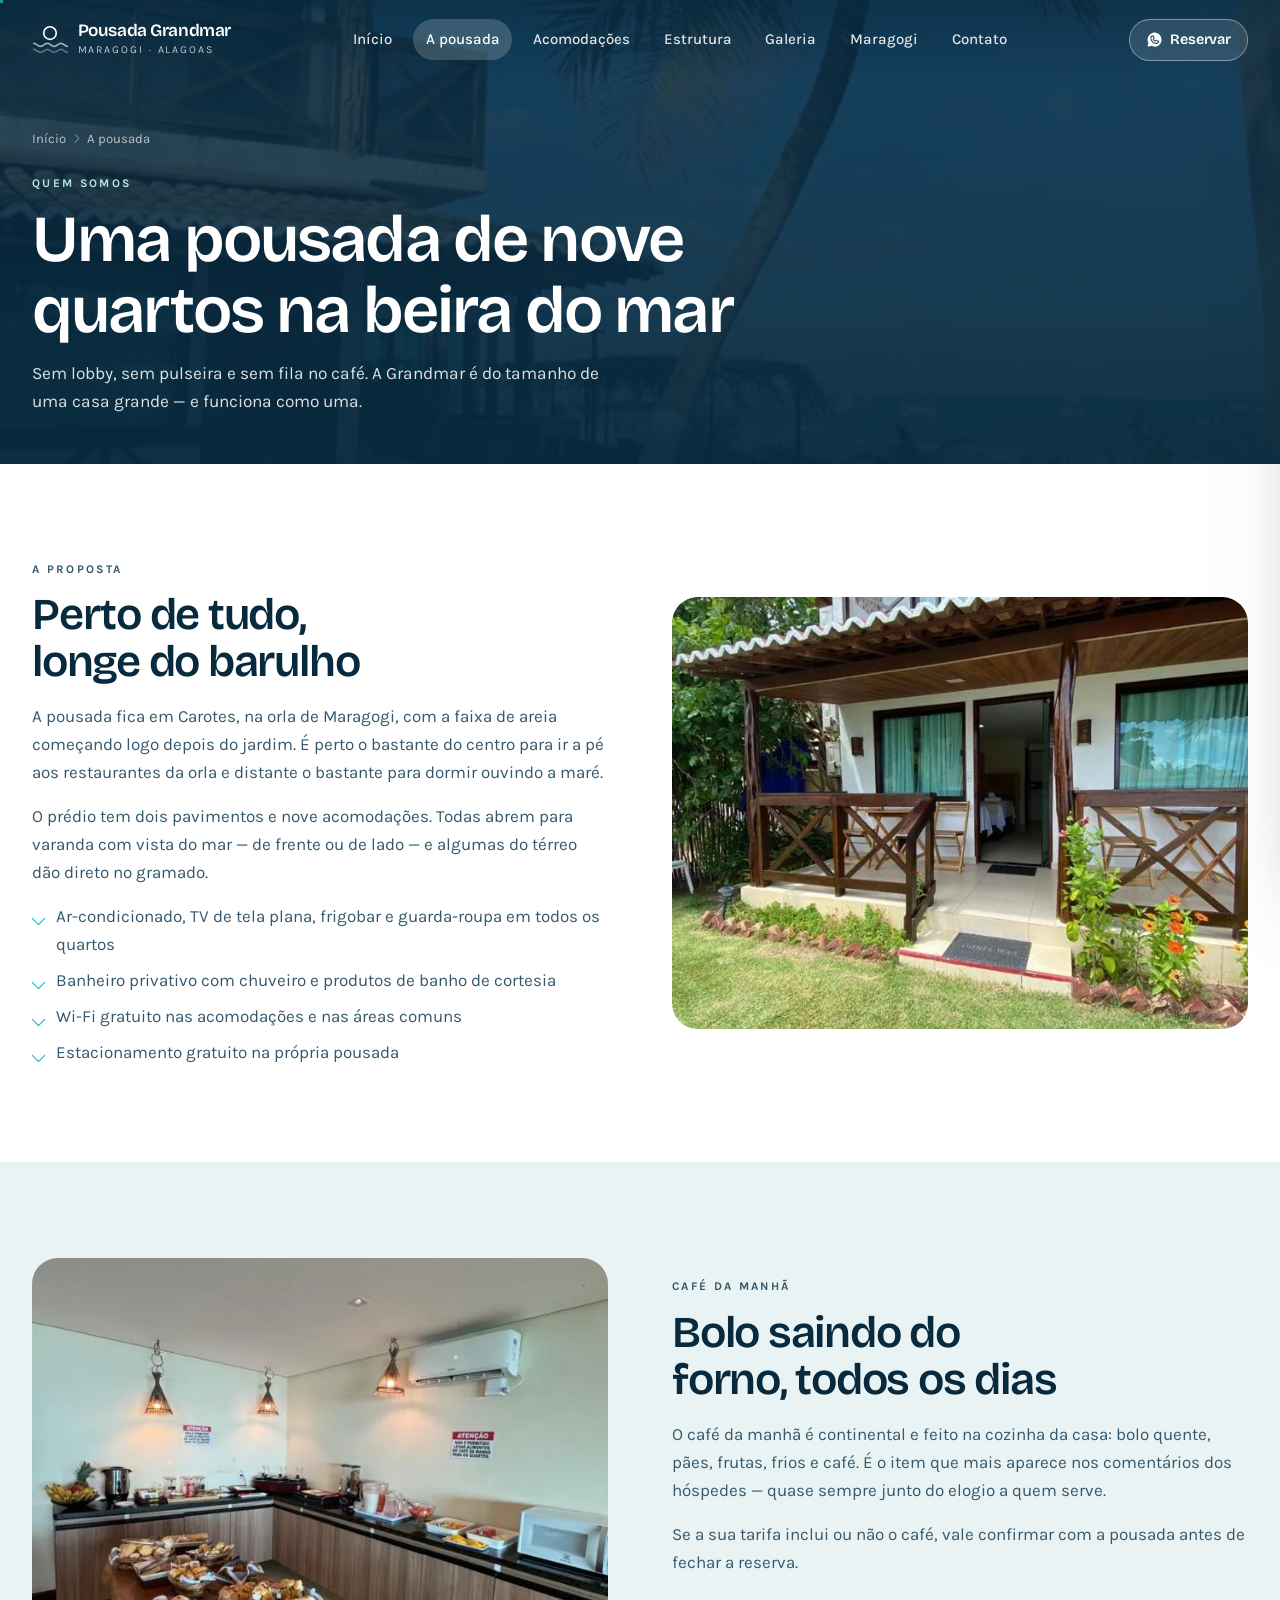
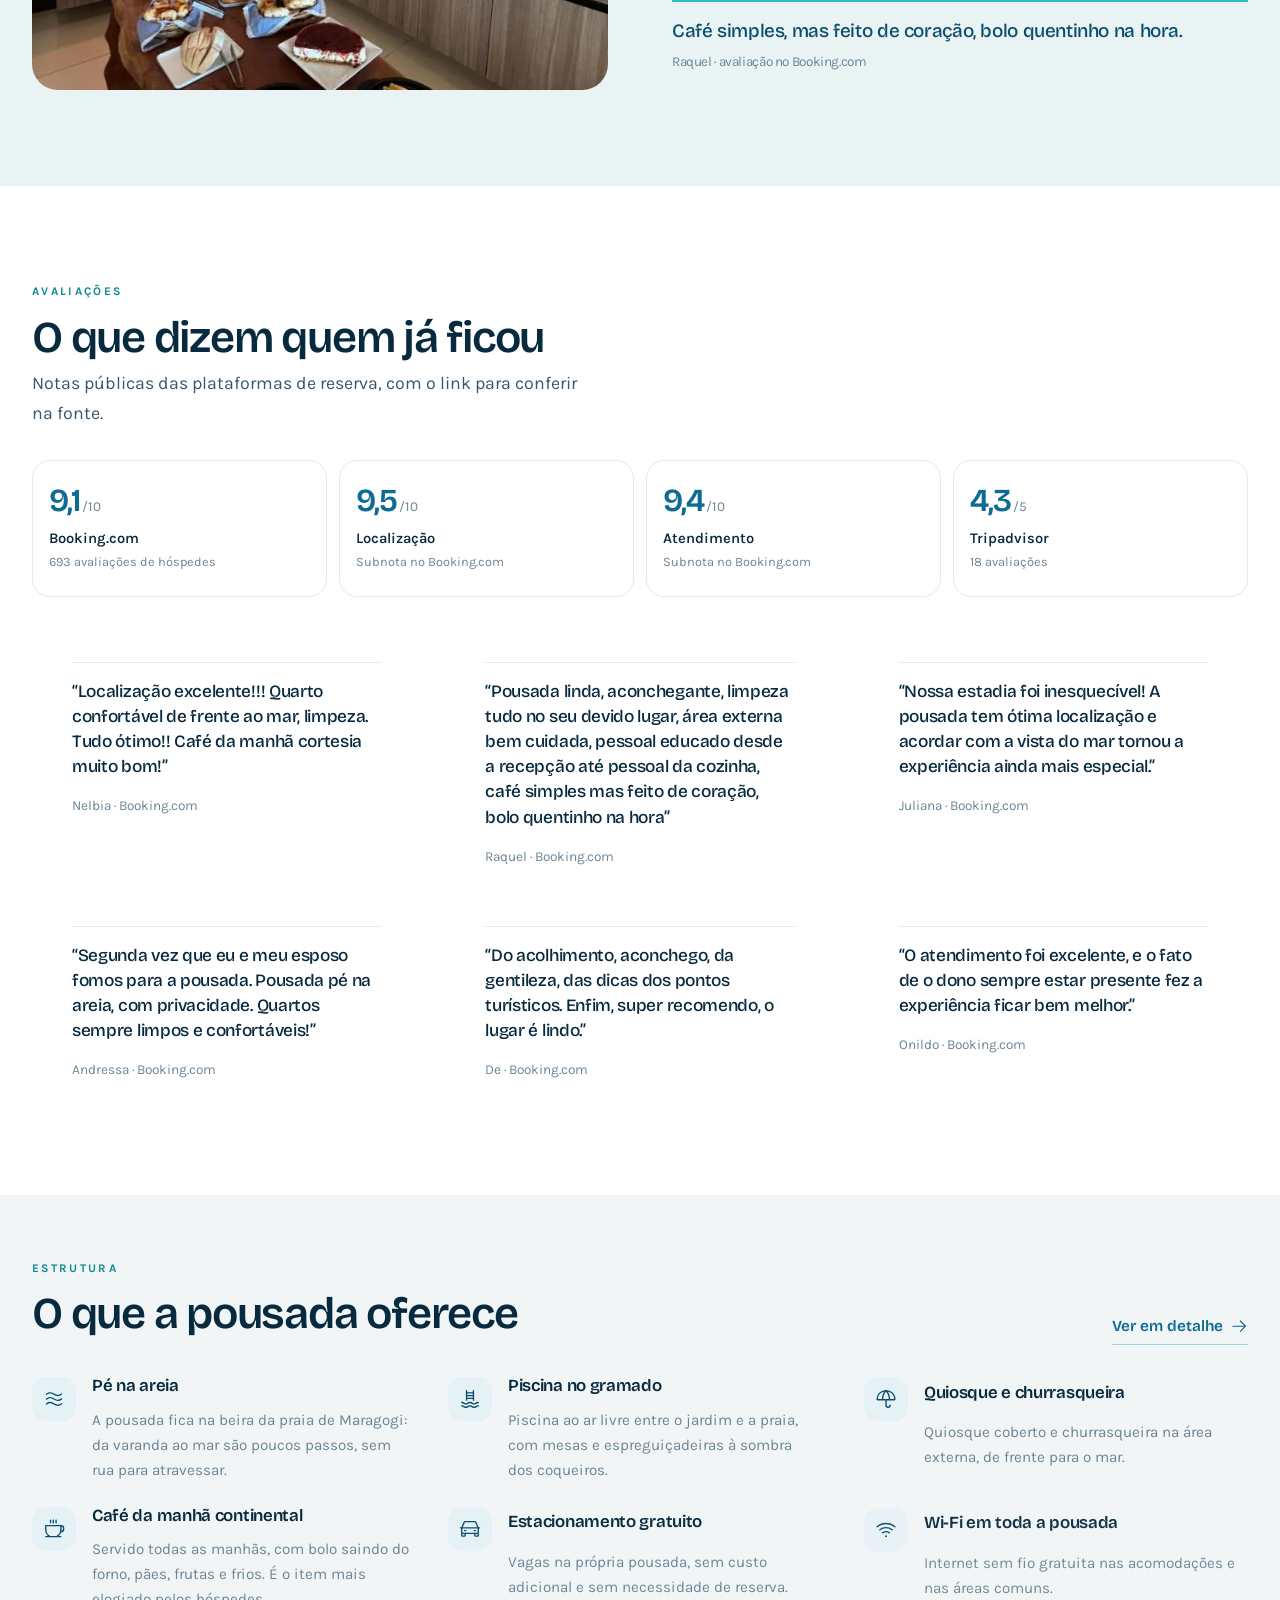
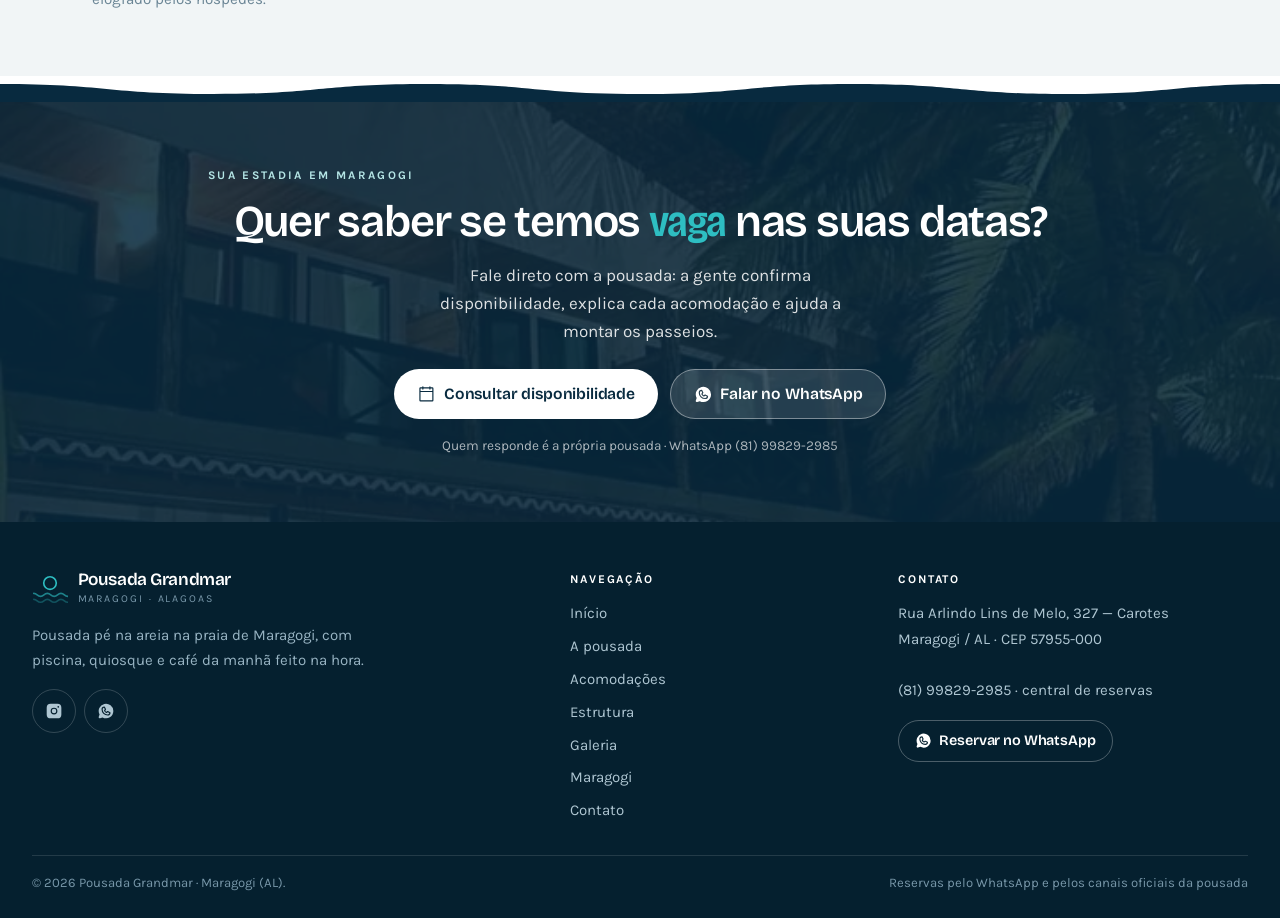
==== a-pousada.html @ 51398272 "Initial commit: site Pousada Grandmar Maragogi Site estático (HTML/CSS/JS) com build gerador de pági" ====
<!doctype html>
<html lang="pt-BR">
<head>
<meta charset="utf-8">
<meta name="viewport" content="width=device-width, initial-scale=1">
<title>A pousada — Pousada Grandmar, Maragogi (AL)</title>
<meta name="description" content="Conheça a Pousada Grandmar: nove acomodações pé na areia na praia de Maragogi, atendimento da própria família, café da manhã feito na hora e nota 9,1 no Booking.com.">
<meta name="theme-color" content="#06283F">
<link rel="canonical" href="https://pousadagrandmar.vercel.app/a-pousada">

<meta property="og:type" content="website">
<meta property="og:locale" content="pt_BR">
<meta property="og:site_name" content="Pousada Grandmar">
<meta property="og:title" content="A pousada — Pousada Grandmar, Maragogi (AL)">
<meta property="og:description" content="Conheça a Pousada Grandmar: nove acomodações pé na areia na praia de Maragogi, atendimento da própria família, café da manhã feito na hora e nota 9,1 no Booking.com.">
<meta property="og:url" content="https://pousadagrandmar.vercel.app/a-pousada">
<meta property="og:image" content="https://pousadagrandmar.vercel.app/img/praia-natureza-01.webp">
<meta name="twitter:card" content="summary_large_image">

<link rel="icon" href="img/favicon.svg" type="image/svg+xml">
<link rel="apple-touch-icon" href="img/apple-touch-icon.png">
<link rel="preconnect" href="https://fonts.googleapis.com">
<link rel="preconnect" href="https://fonts.gstatic.com" crossorigin>
<link href="https://fonts.googleapis.com/css2?family=Bricolage+Grotesque:opsz,wdth,wght@12..96,75..100,400..700&family=Karla:wght@400;500;600;700&display=swap" rel="stylesheet">
<link rel="stylesheet" href="assets/styles.css?v=bc57a34d">
<noscript><style>.reveal{opacity:1}</style></noscript>

</head>
<body data-page="a-pousada">
<svg xmlns="http://www.w3.org/2000/svg" width="0" height="0" style="position:absolute" aria-hidden="true" focusable="false">
<symbol id="i-whatsapp-logo-fill" viewBox="0 0 256 256" fill="currentColor"><path d="M152.58,145.23l23,11.48A24,24,0,0,1,152,176a72.08,72.08,0,0,1-72-72A24,24,0,0,1,99.29,80.46l11.48,23L101,118a8,8,0,0,0-.73,7.51,56.47,56.47,0,0,0,30.15,30.15A8,8,0,0,0,138,155ZM232,128A104,104,0,0,1,79.12,219.82L45.07,231.17a16,16,0,0,1-20.24-20.24l11.35-34.05A104,104,0,1,1,232,128Zm-40,24a8,8,0,0,0-4.42-7.16l-32-16a8,8,0,0,0-8,.5l-14.69,9.8a40.55,40.55,0,0,1-16-16l9.8-14.69a8,8,0,0,0,.5-8l-16-32A8,8,0,0,0,104,64a40,40,0,0,0-40,40,88.1,88.1,0,0,0,88,88A40,40,0,0,0,192,152Z"/></symbol>
<symbol id="i-instagram-logo-fill" viewBox="0 0 256 256" fill="currentColor"><path d="M176,24H80A56.06,56.06,0,0,0,24,80v96a56.06,56.06,0,0,0,56,56h96a56.06,56.06,0,0,0,56-56V80A56.06,56.06,0,0,0,176,24ZM128,176a48,48,0,1,1,48-48A48.05,48.05,0,0,1,128,176Zm60-96a12,12,0,1,1,12-12A12,12,0,0,1,188,80Zm-28,48a32,32,0,1,1-32-32A32,32,0,0,1,160,128Z"/></symbol>
<symbol id="i-caret-down" viewBox="0 0 256 256" fill="currentColor"><path d="M213.66,101.66l-80,80a8,8,0,0,1-11.32,0l-80-80A8,8,0,0,1,53.66,90.34L128,164.69l74.34-74.35a8,8,0,0,1,11.32,11.32Z"/></symbol>
<symbol id="i-sparkle" viewBox="0 0 256 256" fill="currentColor"><path d="M197.58,129.06,146,110l-19-51.62a15.92,15.92,0,0,0-29.88,0L78,110l-51.62,19a15.92,15.92,0,0,0,0,29.88L78,178l19,51.62a15.92,15.92,0,0,0,29.88,0L146,178l51.62-19a15.92,15.92,0,0,0,0-29.88ZM137,164.22a8,8,0,0,0-4.74,4.74L112,223.85,91.78,169A8,8,0,0,0,87,164.22L32.15,144,87,123.78A8,8,0,0,0,91.78,119L112,64.15,132.22,119a8,8,0,0,0,4.74,4.74L191.85,144ZM144,40a8,8,0,0,1,8-8h16V16a8,8,0,0,1,16,0V32h16a8,8,0,0,1,0,16H184V64a8,8,0,0,1-16,0V48H152A8,8,0,0,1,144,40ZM248,88a8,8,0,0,1-8,8h-8v8a8,8,0,0,1-16,0V96h-8a8,8,0,0,1,0-16h8V72a8,8,0,0,1,16,0v8h8A8,8,0,0,1,248,88Z"/></symbol>
<symbol id="i-bathtub" viewBox="0 0 256 256" fill="currentColor"><path d="M240,96H208a8,8,0,0,0-8-8H136a8,8,0,0,0-8,8H64V52A12,12,0,0,1,76,40a12.44,12.44,0,0,1,12.16,9.59,8,8,0,0,0,15.68-3.18A28.32,28.32,0,0,0,76,24,28,28,0,0,0,48,52V96H16a8,8,0,0,0-8,8v40a56.06,56.06,0,0,0,56,56v16a8,8,0,0,0,16,0V200h96v16a8,8,0,0,0,16,0V200a56.06,56.06,0,0,0,56-56V104A8,8,0,0,0,240,96Zm-48,8v32H144V104Zm40,40a40,40,0,0,1-40,40H64a40,40,0,0,1-40-40V112H128v32a8,8,0,0,0,8,8h64a8,8,0,0,0,8-8V112h24Z"/></symbol>
<symbol id="i-television" viewBox="0 0 256 256" fill="currentColor"><path d="M216,64H147.31l34.35-34.34a8,8,0,1,0-11.32-11.32L128,60.69,85.66,18.34A8,8,0,0,0,74.34,29.66L108.69,64H40A16,16,0,0,0,24,80V200a16,16,0,0,0,16,16H216a16,16,0,0,0,16-16V80A16,16,0,0,0,216,64ZM40,80H144V200H40ZM216,200H160V80h56V200Zm-16-84a12,12,0,1,1-12-12A12,12,0,0,1,200,116Zm0,48a12,12,0,1,1-12-12A12,12,0,0,1,200,164Z"/></symbol>
<symbol id="i-coffee" viewBox="0 0 256 256" fill="currentColor"><path d="M80,56V24a8,8,0,0,1,16,0V56a8,8,0,0,1-16,0Zm40,8a8,8,0,0,0,8-8V24a8,8,0,0,0-16,0V56A8,8,0,0,0,120,64Zm32,0a8,8,0,0,0,8-8V24a8,8,0,0,0-16,0V56A8,8,0,0,0,152,64Zm96,56v8a40,40,0,0,1-37.51,39.91,96.59,96.59,0,0,1-27,40.09H208a8,8,0,0,1,0,16H32a8,8,0,0,1,0-16H56.54A96.3,96.3,0,0,1,24,136V88a8,8,0,0,1,8-8H208A40,40,0,0,1,248,120ZM200,96H40v40a80.27,80.27,0,0,0,45.12,72h69.76A80.27,80.27,0,0,0,200,136Zm32,24a24,24,0,0,0-16-22.62V136a95.78,95.78,0,0,1-1.2,15A24,24,0,0,0,232,128Z"/></symbol>
<symbol id="i-car" viewBox="0 0 256 256" fill="currentColor"><path d="M240,104H229.2L201.42,41.5A16,16,0,0,0,186.8,32H69.2a16,16,0,0,0-14.62,9.5L26.8,104H16a8,8,0,0,0,0,16h8v80a16,16,0,0,0,16,16H64a16,16,0,0,0,16-16V184h96v16a16,16,0,0,0,16,16h24a16,16,0,0,0,16-16V120h8a8,8,0,0,0,0-16ZM69.2,48H186.8l24.89,56H44.31ZM64,200H40V184H64Zm128,0V184h24v16Zm24-32H40V120H216ZM56,144a8,8,0,0,1,8-8H80a8,8,0,0,1,0,16H64A8,8,0,0,1,56,144Zm112,0a8,8,0,0,1,8-8h16a8,8,0,0,1,0,16H176A8,8,0,0,1,168,144Z"/></symbol>
<symbol id="i-users" viewBox="0 0 256 256" fill="currentColor"><path d="M117.25,157.92a60,60,0,1,0-66.5,0A95.83,95.83,0,0,0,3.53,195.63a8,8,0,1,0,13.4,8.74,80,80,0,0,1,134.14,0,8,8,0,0,0,13.4-8.74A95.83,95.83,0,0,0,117.25,157.92ZM40,108a44,44,0,1,1,44,44A44.05,44.05,0,0,1,40,108Zm210.14,98.7a8,8,0,0,1-11.07-2.33A79.83,79.83,0,0,0,172,168a8,8,0,0,1,0-16,44,44,0,1,0-16.34-84.87,8,8,0,1,1-5.94-14.85,60,60,0,0,1,55.53,105.64,95.83,95.83,0,0,1,47.22,37.71A8,8,0,0,1,250.14,206.7Z"/></symbol>
<symbol id="i-map-pin" viewBox="0 0 256 256" fill="currentColor"><path d="M128,64a40,40,0,1,0,40,40A40,40,0,0,0,128,64Zm0,64a24,24,0,1,1,24-24A24,24,0,0,1,128,128Zm0-112a88.1,88.1,0,0,0-88,88c0,31.4,14.51,64.68,42,96.25a254.19,254.19,0,0,0,41.45,38.3,8,8,0,0,0,9.18,0A254.19,254.19,0,0,0,174,200.25c27.45-31.57,42-64.85,42-96.25A88.1,88.1,0,0,0,128,16Zm0,206c-16.53-13-72-60.75-72-118a72,72,0,0,1,144,0C200,161.23,144.53,209,128,222Z"/></symbol>
<symbol id="i-phone" viewBox="0 0 256 256" fill="currentColor"><path d="M222.37,158.46l-47.11-21.11-.13-.06a16,16,0,0,0-15.17,1.4,8.12,8.12,0,0,0-.75.56L134.87,160c-15.42-7.49-31.34-23.29-38.83-38.51l20.78-24.71c.2-.25.39-.5.57-.77a16,16,0,0,0,1.32-15.06l0-.12L97.54,33.64a16,16,0,0,0-16.62-9.52A56.26,56.26,0,0,0,32,80c0,79.4,64.6,144,144,144a56.26,56.26,0,0,0,55.88-48.92A16,16,0,0,0,222.37,158.46ZM176,208A128.14,128.14,0,0,1,48,80,40.2,40.2,0,0,1,82.87,40a.61.61,0,0,0,0,.12l21,47L83.2,111.86a6.13,6.13,0,0,0-.57.77,16,16,0,0,0-1,15.7c9.06,18.53,27.73,37.06,46.46,46.11a16,16,0,0,0,15.75-1.14,8.44,8.44,0,0,0,.74-.56L168.89,152l47,21.05h0s.08,0,.11,0A40.21,40.21,0,0,1,176,208Z"/></symbol>
<symbol id="i-envelope" viewBox="0 0 256 256" fill="currentColor"><path d="M224,48H32a8,8,0,0,0-8,8V192a16,16,0,0,0,16,16H216a16,16,0,0,0,16-16V56A8,8,0,0,0,224,48Zm-96,85.15L52.57,64H203.43ZM98.71,128,40,181.81V74.19Zm11.84,10.85,12,11.05a8,8,0,0,0,10.82,0l12-11.05,58,53.15H52.57ZM157.29,128,216,74.18V181.82Z"/></symbol>
<symbol id="i-whatsapp-logo" viewBox="0 0 256 256" fill="currentColor"><path d="M187.58,144.84l-32-16a8,8,0,0,0-8,.5l-14.69,9.8a40.55,40.55,0,0,1-16-16l9.8-14.69a8,8,0,0,0,.5-8l-16-32A8,8,0,0,0,104,64a40,40,0,0,0-40,40,88.1,88.1,0,0,0,88,88,40,40,0,0,0,40-40A8,8,0,0,0,187.58,144.84ZM152,176a72.08,72.08,0,0,1-72-72A24,24,0,0,1,99.29,80.46l11.48,23L101,118a8,8,0,0,0-.73,7.51,56.47,56.47,0,0,0,30.15,30.15A8,8,0,0,0,138,155l14.61-9.74,23,11.48A24,24,0,0,1,152,176ZM128,24A104,104,0,0,0,36.18,176.88L24.83,210.93a16,16,0,0,0,20.24,20.24l34.05-11.35A104,104,0,1,0,128,24Zm0,192a87.87,87.87,0,0,1-44.06-11.81,8,8,0,0,0-6.54-.67L40,216,52.47,178.6a8,8,0,0,0-.66-6.54A88,88,0,1,1,128,216Z"/></symbol>
<symbol id="i-instagram-logo" viewBox="0 0 256 256" fill="currentColor"><path d="M128,80a48,48,0,1,0,48,48A48.05,48.05,0,0,0,128,80Zm0,80a32,32,0,1,1,32-32A32,32,0,0,1,128,160ZM176,24H80A56.06,56.06,0,0,0,24,80v96a56.06,56.06,0,0,0,56,56h96a56.06,56.06,0,0,0,56-56V80A56.06,56.06,0,0,0,176,24Zm40,152a40,40,0,0,1-40,40H80a40,40,0,0,1-40-40V80A40,40,0,0,1,80,40h96a40,40,0,0,1,40,40ZM192,76a12,12,0,1,1-12-12A12,12,0,0,1,192,76Z"/></symbol>
<symbol id="i-arrow-right" viewBox="0 0 256 256" fill="currentColor"><path d="M221.66,133.66l-72,72a8,8,0,0,1-11.32-11.32L196.69,136H40a8,8,0,0,1,0-16H196.69L138.34,61.66a8,8,0,0,1,11.32-11.32l72,72A8,8,0,0,1,221.66,133.66Z"/></symbol>
<symbol id="i-caret-left" viewBox="0 0 256 256" fill="currentColor"><path d="M165.66,202.34a8,8,0,0,1-11.32,11.32l-80-80a8,8,0,0,1,0-11.32l80-80a8,8,0,0,1,11.32,11.32L91.31,128Z"/></symbol>
<symbol id="i-caret-right" viewBox="0 0 256 256" fill="currentColor"><path d="M181.66,133.66l-80,80a8,8,0,0,1-11.32-11.32L164.69,128,90.34,53.66a8,8,0,0,1,11.32-11.32l80,80A8,8,0,0,1,181.66,133.66Z"/></symbol>
<symbol id="i-x" viewBox="0 0 256 256" fill="currentColor"><path d="M205.66,194.34a8,8,0,0,1-11.32,11.32L128,139.31,61.66,205.66a8,8,0,0,1-11.32-11.32L116.69,128,50.34,61.66A8,8,0,0,1,61.66,50.34L128,116.69l66.34-66.35a8,8,0,0,1,11.32,11.32L139.31,128Z"/></symbol>
<symbol id="i-swimming-pool" viewBox="0 0 256 256" fill="currentColor"><path d="M88,149.39a8,8,0,0,0,8-8V128h64v15.29a8,8,0,0,0,16,0V32a8,8,0,0,0-16,0V48H96V32a8,8,0,0,0-16,0V141.39A8,8,0,0,0,88,149.39ZM96,112V96h64v16Zm64-48V80H96V64ZM24,168a8,8,0,0,1,8-8c14.42,0,22.19,5.18,28.44,9.34C66,173.06,70.42,176,80,176s14-2.94,19.56-6.66c6.24-4.16,14-9.34,28.43-9.34s22.2,5.18,28.44,9.34c5.58,3.72,10,6.66,19.57,6.66s14-2.94,19.56-6.66c6.25-4.16,14-9.34,28.44-9.34a8,8,0,0,1,0,16c-9.58,0-14,2.94-19.56,6.66-6.25,4.16-14,9.34-28.44,9.34s-22.2-5.18-28.44-9.34C142,178.94,137.57,176,128,176s-14,2.94-19.56,6.66c-6.24,4.16-14,9.34-28.43,9.34s-22.19-5.18-28.44-9.34C46,178.94,41.58,176,32,176A8,8,0,0,1,24,168Zm208,40a8,8,0,0,1-8,8c-9.58,0-14,2.94-19.56,6.66-6.25,4.16-14,9.34-28.44,9.34s-22.2-5.18-28.44-9.34C142,218.94,137.57,216,128,216s-14,2.94-19.56,6.66c-6.24,4.16-14,9.34-28.43,9.34s-22.19-5.18-28.44-9.34C46,218.94,41.58,216,32,216a8,8,0,0,1,0-16c14.42,0,22.19,5.18,28.44,9.34C66,213.06,70.42,216,80,216s14-2.94,19.56-6.66c6.24-4.16,14-9.34,28.43-9.34s22.2,5.18,28.44,9.34c5.58,3.72,10,6.66,19.57,6.66s14-2.94,19.56-6.66c6.25-4.16,14-9.34,28.44-9.34A8,8,0,0,1,232,208Z"/></symbol>
<symbol id="i-waves" viewBox="0 0 256 256" fill="currentColor"><path d="M222.16,177.25a8,8,0,0,1-1,11.25c-17.36,14.39-32.86,19.5-47,19.5-18.58,0-34.82-8.82-49.93-17-25.35-13.76-47.24-25.64-79.07.74a8,8,0,1,1-10.22-12.31c40.17-33.28,70.32-16.92,96.93-2.48,25.35,13.75,47.24,25.63,79.07-.74A8,8,0,0,1,222.16,177.25Zm-11.27-57c-31.83,26.38-53.72,14.5-79.07.74-26.61-14.43-56.76-30.79-96.93,2.49a8,8,0,0,0,10.22,12.31c31.83-26.38,53.72-14.5,79.07-.74,15.11,8.19,31.35,17,49.93,17,14.14,0,29.64-5.11,47-19.5a8,8,0,1,0-10.22-12.31ZM45.11,79.8c31.83-26.37,53.72-14.49,79.07-.74,15.11,8.2,31.35,17,49.93,17,14.14,0,29.64-5.12,47-19.5a8,8,0,1,0-10.22-12.31c-31.83,26.38-53.72,14.5-79.07.74C105.21,50.58,75.06,34.22,34.89,67.5A8,8,0,1,0,45.11,79.8Z"/></symbol>
<symbol id="i-wifi-high" viewBox="0 0 256 256" fill="currentColor"><path d="M140,204a12,12,0,1,1-12-12A12,12,0,0,1,140,204ZM237.08,87A172,172,0,0,0,18.92,87,8,8,0,0,0,29.08,99.37a156,156,0,0,1,197.84,0A8,8,0,0,0,237.08,87ZM205,122.77a124,124,0,0,0-153.94,0A8,8,0,0,0,61,135.31a108,108,0,0,1,134.06,0,8,8,0,0,0,11.24-1.3A8,8,0,0,0,205,122.77Zm-32.26,35.76a76.05,76.05,0,0,0-89.42,0,8,8,0,0,0,9.42,12.94,60,60,0,0,1,70.58,0,8,8,0,1,0,9.42-12.94Z"/></symbol>
<symbol id="i-thermometer-simple" viewBox="0 0 256 256" fill="currentColor"><path d="M136,153V88a8,8,0,0,0-16,0v65a32,32,0,1,0,16,0Zm-8,47a16,16,0,1,1,16-16A16,16,0,0,1,128,200Zm40-66V48a40,40,0,0,0-80,0v86a64,64,0,1,0,80,0Zm-40,98a48,48,0,0,1-27.42-87.4A8,8,0,0,0,104,138V48a24,24,0,0,1,48,0v90a8,8,0,0,0,3.42,6.56A48,48,0,0,1,128,232Z"/></symbol>
<symbol id="i-tree" viewBox="0 0 256 256" fill="currentColor"><path d="M198.1,62.59a76,76,0,0,0-140.2,0A71.71,71.71,0,0,0,16,127.8C15.9,166,48,199,86.14,200A72.09,72.09,0,0,0,120,192.47V232a8,8,0,0,0,16,0V192.47A72.17,72.17,0,0,0,168,200l1.82,0C208,199,240.11,166,240,127.8A71.71,71.71,0,0,0,198.1,62.59ZM169.45,184a56.08,56.08,0,0,1-33.45-10v-41l43.58-21.78a8,8,0,1,0-7.16-14.32L136,115.06V88a8,8,0,0,0-16,0v51.06L83.58,120.84a8,8,0,1,0-7.16,14.32L120,156.94v17a56,56,0,0,1-33.45,10C56.9,183.23,31.92,157.52,32,127.84A55.77,55.77,0,0,1,67.11,76a8,8,0,0,0,4.53-4.67,60,60,0,0,1,112.72,0A8,8,0,0,0,188.89,76,55.79,55.79,0,0,1,224,127.84C224.08,157.52,199.1,183.23,169.45,184Z"/></symbol>
<symbol id="i-path" viewBox="0 0 256 256" fill="currentColor"><path d="M200,168a32.06,32.06,0,0,0-31,24H72a32,32,0,0,1,0-64h96a40,40,0,0,0,0-80H72a8,8,0,0,0,0,16h96a24,24,0,0,1,0,48H72a48,48,0,0,0,0,96h97a32,32,0,1,0,31-40Zm0,48a16,16,0,1,1,16-16A16,16,0,0,1,200,216Z"/></symbol>
<symbol id="i-house-line" viewBox="0 0 256 256" fill="currentColor"><path d="M240,208H224V136l2.34,2.34A8,8,0,0,0,237.66,127L139.31,28.68a16,16,0,0,0-22.62,0L18.34,127a8,8,0,0,0,11.32,11.31L32,136v72H16a8,8,0,0,0,0,16H240a8,8,0,0,0,0-16ZM48,120l80-80,80,80v88H160V152a8,8,0,0,0-8-8H104a8,8,0,0,0-8,8v56H48Zm96,88H112V160h32Z"/></symbol>
<symbol id="i-calendar-blank" viewBox="0 0 256 256" fill="currentColor"><path d="M208,32H184V24a8,8,0,0,0-16,0v8H88V24a8,8,0,0,0-16,0v8H48A16,16,0,0,0,32,48V208a16,16,0,0,0,16,16H208a16,16,0,0,0,16-16V48A16,16,0,0,0,208,32ZM72,48v8a8,8,0,0,0,16,0V48h80v8a8,8,0,0,0,16,0V48h24V80H48V48ZM208,208H48V96H208V208Z"/></symbol>
<symbol id="i-clock" viewBox="0 0 256 256" fill="currentColor"><path d="M128,24A104,104,0,1,0,232,128,104.11,104.11,0,0,0,128,24Zm0,192a88,88,0,1,1,88-88A88.1,88.1,0,0,1,128,216Zm64-88a8,8,0,0,1-8,8H128a8,8,0,0,1-8-8V72a8,8,0,0,1,16,0v48h48A8,8,0,0,1,192,128Z"/></symbol>
<symbol id="i-plus" viewBox="0 0 256 256" fill="currentColor"><path d="M224,128a8,8,0,0,1-8,8H136v80a8,8,0,0,1-16,0V136H40a8,8,0,0,1,0-16h80V40a8,8,0,0,1,16,0v80h80A8,8,0,0,1,224,128Z"/></symbol>
<symbol id="i-drop" viewBox="0 0 256 256" fill="currentColor"><path d="M174,47.75a254.19,254.19,0,0,0-41.45-38.3,8,8,0,0,0-9.18,0A254.19,254.19,0,0,0,82,47.75C54.51,79.32,40,112.6,40,144a88,88,0,0,0,176,0C216,112.6,201.49,79.32,174,47.75ZM128,216a72.08,72.08,0,0,1-72-72c0-57.23,55.47-105,72-118,16.53,13,72,60.75,72,118A72.08,72.08,0,0,1,128,216Zm55.89-62.66a57.6,57.6,0,0,1-46.56,46.55A8.75,8.75,0,0,1,136,200a8,8,0,0,1-1.32-15.89c16.57-2.79,30.63-16.85,33.44-33.45a8,8,0,0,1,15.78,2.68Z"/></symbol>
<symbol id="i-sun" viewBox="0 0 256 256" fill="currentColor"><path d="M120,40V16a8,8,0,0,1,16,0V40a8,8,0,0,1-16,0Zm72,88a64,64,0,1,1-64-64A64.07,64.07,0,0,1,192,128Zm-16,0a48,48,0,1,0-48,48A48.05,48.05,0,0,0,176,128ZM58.34,69.66A8,8,0,0,0,69.66,58.34l-16-16A8,8,0,0,0,42.34,53.66Zm0,116.68-16,16a8,8,0,0,0,11.32,11.32l16-16a8,8,0,0,0-11.32-11.32ZM192,72a8,8,0,0,0,5.66-2.34l16-16a8,8,0,0,0-11.32-11.32l-16,16A8,8,0,0,0,192,72Zm5.66,114.34a8,8,0,0,0-11.32,11.32l16,16a8,8,0,0,0,11.32-11.32ZM48,128a8,8,0,0,0-8-8H16a8,8,0,0,0,0,16H40A8,8,0,0,0,48,128Zm80,80a8,8,0,0,0-8,8v24a8,8,0,0,0,16,0V216A8,8,0,0,0,128,208Zm112-88H216a8,8,0,0,0,0,16h24a8,8,0,0,0,0-16Z"/></symbol>
<symbol id="i-moon-stars" viewBox="0 0 256 256" fill="currentColor"><path d="M240,96a8,8,0,0,1-8,8H216v16a8,8,0,0,1-16,0V104H184a8,8,0,0,1,0-16h16V72a8,8,0,0,1,16,0V88h16A8,8,0,0,1,240,96ZM144,56h8v8a8,8,0,0,0,16,0V56h8a8,8,0,0,0,0-16h-8V32a8,8,0,0,0-16,0v8h-8a8,8,0,0,0,0,16Zm72.77,97a8,8,0,0,1,1.43,8A96,96,0,1,1,95.07,37.8a8,8,0,0,1,10.6,9.06A88.07,88.07,0,0,0,209.14,150.33,8,8,0,0,1,216.77,153Zm-19.39,14.88c-1.79.09-3.59.14-5.38.14A104.11,104.11,0,0,1,88,64c0-1.79,0-3.59.14-5.38A80,80,0,1,0,197.38,167.86Z"/></symbol>
<symbol id="i-sailboat" viewBox="0 0 256 256" fill="currentColor"><path d="M247.21,172.53A8,8,0,0,0,240,168H144V144h72a8,8,0,0,0,5.92-13.38L144,44.91V8a8,8,0,0,0-14.21-5l-104,128A8,8,0,0,0,32,144h96v24H16a8,8,0,0,0-6.25,13l29.6,37a15.93,15.93,0,0,0,12.49,6H204.16a15.93,15.93,0,0,0,12.49-6l29.6-37A8,8,0,0,0,247.21,172.53ZM197.92,128H144V68.69ZM48.81,128,128,30.53V128Zm155.35,80H51.84l-19.2-24H223.36Z"/></symbol>
<symbol id="i-bed" viewBox="0 0 256 256" fill="currentColor"><path d="M216,72H32V48a8,8,0,0,0-16,0V208a8,8,0,0,0,16,0V176H240v32a8,8,0,0,0,16,0V112A40,40,0,0,0,216,72ZM32,88h72v72H32Zm88,72V88h96a24,24,0,0,1,24,24v48Z"/></symbol>
<symbol id="i-martini" viewBox="0 0 256 256" fill="currentColor"><path d="M237.66,45.66A8,8,0,0,0,232,32H24a8,8,0,0,0-5.66,13.66L120,147.31V208H88a8,8,0,0,0,0,16h80a8,8,0,0,0,0-16H136V147.31ZM43.31,48H212.69l-16,16H59.31ZM128,132.69,75.31,80H180.69Z"/></symbol>
<symbol id="i-book-open" viewBox="0 0 256 256" fill="currentColor"><path d="M232,48H160a40,40,0,0,0-32,16A40,40,0,0,0,96,48H24a8,8,0,0,0-8,8V200a8,8,0,0,0,8,8H96a24,24,0,0,1,24,24,8,8,0,0,0,16,0,24,24,0,0,1,24-24h72a8,8,0,0,0,8-8V56A8,8,0,0,0,232,48ZM96,192H32V64H96a24,24,0,0,1,24,24V200A39.81,39.81,0,0,0,96,192Zm128,0H160a39.81,39.81,0,0,0-24,8V88a24,24,0,0,1,24-24h64Z"/></symbol>
<symbol id="i-umbrella" viewBox="0 0 256 256" fill="currentColor"><path d="M240,126.63A112.44,112.44,0,0,0,51.75,53.75a111.56,111.56,0,0,0-35.7,72.88A16,16,0,0,0,32,144h88v56a32,32,0,0,0,64,0,8,8,0,0,0-16,0,16,16,0,0,1-32,0V144h88a16,16,0,0,0,16-17.37ZM32,128l0,0a96.15,96.15,0,0,1,76.2-85.89C96.48,58,81.85,86.11,80.17,128Zm64.15,0c1.39-30.77,10.53-52.81,18.3-66.24A106.44,106.44,0,0,1,128,43.16a106.31,106.31,0,0,1,13.52,18.6C154.8,84.7,159,109.28,159.82,128Zm79.65,0c-1.68-41.89-16.31-70-28-85.94A96.07,96.07,0,0,1,224,128Z"/></symbol>
<symbol id="i-wind" viewBox="0 0 256 256" fill="currentColor"><path d="M184,184a32,32,0,0,1-32,32c-13.7,0-26.95-8.93-31.5-21.22a8,8,0,0,1,15-5.56C137.74,195.27,145,200,152,200a16,16,0,0,0,0-32H40a8,8,0,0,1,0-16H152A32,32,0,0,1,184,184Zm-64-80a32,32,0,0,0,0-64c-13.7,0-26.95,8.93-31.5,21.22a8,8,0,0,0,15,5.56C105.74,60.73,113,56,120,56a16,16,0,0,1,0,32H24a8,8,0,0,0,0,16Zm88-32c-13.7,0-26.95,8.93-31.5,21.22a8,8,0,0,0,15,5.56C193.74,92.73,201,88,208,88a16,16,0,0,1,0,32H32a8,8,0,0,0,0,16H208a32,32,0,0,0,0-64Z"/></symbol>
<symbol id="i-star" viewBox="0 0 256 256"><path d="M239.2,97.29a16,16,0,0,0-13.81-11L166,81.17,142.72,25.81h0a15.95,15.95,0,0,0-29.44,0L90.07,81.17,30.61,86.32a16,16,0,0,0-9.11,28.06L66.61,153.8,53.09,212.34a16,16,0,0,0,23.84,17.34l51-31,51.11,31a16,16,0,0,0,23.84-17.34l-13.51-58.6,45.1-39.36A16,16,0,0,0,239.2,97.29Z"/></symbol>
</svg>

<a class="skip" href="#main">Ir para o conteúdo</a>

<div class="tide" id="tide" aria-hidden="true"></div>

<header class="header" id="header">
  <div class="header__inner">
    <a class="brand" href="/">
      <svg class="brand__mark" viewBox="0 0 48 46" aria-hidden="true">
        <circle cx="24" cy="15" r="8.5" fill="none" stroke="currentColor" stroke-width="2.2"/>
        <path d="M2 29c4.6 0 4.6 4 9.2 4s4.6-4 9.2-4 4.6 4 9.2 4 4.6-4 9.2-4 4.6 4 9.2 4" fill="none" stroke="currentColor" stroke-width="2.2" stroke-linecap="round" opacity=".62"/>
        <path d="M2 37c4.6 0 4.6 4 9.2 4s4.6-4 9.2-4 4.6 4 9.2 4 4.6-4 9.2-4 4.6 4 9.2 4" fill="none" stroke="currentColor" stroke-width="2.2" stroke-linecap="round" opacity=".32"/>
      </svg>
      <span>
        <span class="brand__name">Pousada Grandmar</span>
        <span class="brand__sub">Maragogi · Alagoas</span>
      </span>
    </a>
    <nav class="nav" aria-label="Navegação principal">
      <a class="nav__link" href="/">Início</a>
      <a class="nav__link" href="/a-pousada" aria-current="page">A pousada</a>
      <a class="nav__link" href="/acomodacoes">Acomodações</a>
      <a class="nav__link" href="/estrutura">Estrutura</a>
      <a class="nav__link" href="/galeria">Galeria</a>
      <a class="nav__link" href="/maragogi">Maragogi</a>
      <a class="nav__link" href="/contato">Contato</a>
    </nav>
    <a class="btn btn--sm btn--onmedia header__cta" href="#" data-wa="Olá! Vim pelo site da Pousada Grandmar e gostaria de consultar disponibilidade.">
      <svg class="ico" aria-hidden="true"><use href="#i-whatsapp-logo-fill"></use></svg> Reservar
    </a>
    <button class="burger" type="button" id="burger" aria-expanded="false" aria-controls="drawer">
      <span class="burger__lines" aria-hidden="true"><i></i><i></i><i></i></span>
      <span class="sr-only">Abrir menu</span>
    </button>
  </div>
</header>

<div class="drawer" id="drawer" data-open="false" role="dialog" aria-modal="true" aria-label="Menu">
  <div class="drawer__top">
    <a class="brand" href="/">
      <svg class="brand__mark" viewBox="0 0 48 46" aria-hidden="true">
        <circle cx="24" cy="15" r="8.5" fill="none" stroke="currentColor" stroke-width="2.2"/>
        <path d="M2 29c4.6 0 4.6 4 9.2 4s4.6-4 9.2-4 4.6 4 9.2 4 4.6-4 9.2-4 4.6 4 9.2 4" fill="none" stroke="currentColor" stroke-width="2.2" stroke-linecap="round" opacity=".62"/>
        <path d="M2 37c4.6 0 4.6 4 9.2 4s4.6-4 9.2-4 4.6 4 9.2 4 4.6-4 9.2-4 4.6 4 9.2 4" fill="none" stroke="currentColor" stroke-width="2.2" stroke-linecap="round" opacity=".32"/>
      </svg>
      <span>
        <span class="brand__name" style="color:var(--brand-900)">Pousada Grandmar</span>
        <span class="brand__sub" style="color:var(--muted)">Maragogi · Alagoas</span>
      </span>
    </a>
    <button class="drawer__close" type="button" id="drawerClose" aria-label="Fechar menu"><svg class="ico" aria-hidden="true"><use href="#i-x"></use></svg></button>
  </div>
  <nav aria-label="Navegação">
    <a class="drawer__link" href="/">Início <svg class="ico" aria-hidden="true"><use href="#i-arrow-right"></use></svg></a>
      <a class="drawer__link" href="/a-pousada" aria-current="page">A pousada <svg class="ico" aria-hidden="true"><use href="#i-arrow-right"></use></svg></a>
      <a class="drawer__link" href="/acomodacoes">Acomodações <svg class="ico" aria-hidden="true"><use href="#i-arrow-right"></use></svg></a>
      <a class="drawer__link" href="/estrutura">Estrutura <svg class="ico" aria-hidden="true"><use href="#i-arrow-right"></use></svg></a>
      <a class="drawer__link" href="/galeria">Galeria <svg class="ico" aria-hidden="true"><use href="#i-arrow-right"></use></svg></a>
      <a class="drawer__link" href="/maragogi">Maragogi <svg class="ico" aria-hidden="true"><use href="#i-arrow-right"></use></svg></a>
      <a class="drawer__link" href="/contato">Contato <svg class="ico" aria-hidden="true"><use href="#i-arrow-right"></use></svg></a>
  </nav>
  <div class="drawer__actions">
    <a class="btn btn--whats btn--block" href="#" data-wa="Olá! Vim pelo site da Pousada Grandmar e gostaria de consultar disponibilidade."><svg class="ico" aria-hidden="true"><use href="#i-whatsapp-logo-fill"></use></svg> Falar no WhatsApp</a>
    <a class="btn btn--outline btn--block" href="https://www.instagram.com/pousadagrandmarmaragogi/" target="_blank" rel="noopener"><svg class="ico" aria-hidden="true"><use href="#i-instagram-logo-fill"></use></svg> Ver no Instagram</a>
    <p class="drawer__meta">Rua Arlindo Lins de Melo, 327 · Maragogi (AL)</p>
  </div>
</div>

<main id="main">
<section class="phead phead--img">
    <img class="phead__bg" src="img/praia-natureza-04.webp" alt="" fetchpriority="high">
    <div class="shell">
      <nav class="crumb" aria-label="Você está aqui"><a href="/">Início</a><svg class="ico" aria-hidden="true"><use href="#i-caret-right"></use></svg><span>A pousada</span></nav>
      <p class="eyebrow eyebrow--light">Quem somos</p>
      <h1>Uma pousada de nove quartos na beira do mar</h1>
      <p class="phead__lead">Sem lobby, sem pulseira e sem fila no café. A Grandmar é do tamanho de uma casa grande — e funciona como uma.</p>
    </div>
  </section>

<section class="sec">
  <div class="shell split">
    <div class="split__body">
      <p class="eyebrow">A proposta</p>
      <h2>Perto de tudo, longe do barulho</h2>
      <p>A pousada fica em Carotes, na orla de Maragogi, com a faixa de areia começando logo depois do jardim. É perto o bastante do centro para ir a pé aos restaurantes da orla e distante o bastante para dormir ouvindo a maré.</p>
      <p>O prédio tem dois pavimentos e nove acomodações. Todas abrem para varanda com vista do mar — de frente ou de lado — e algumas do térreo dão direto no gramado.</p>
      <ul class="ticks">
        <li>Ar-condicionado, TV de tela plana, frigobar e guarda-roupa em todos os quartos</li>
        <li>Banheiro privativo com chuveiro e produtos de banho de cortesia</li>
        <li>Wi-Fi gratuito nas acomodações e nas áreas comuns</li>
        <li>Estacionamento gratuito na própria pousada</li>
      </ul>
    </div>
    <div class="split__media">
      <img src="img/jardim-01.webp" alt="Fachada da Pousada Grandmar vista do jardim" width="1400" height="933" loading="lazy" decoding="async">
    </div>
  </div>
</section>

<section class="sec sec--shore">
  <div class="shell split split--flip">
    <div class="split__body">
      <p class="eyebrow">Café da manhã</p>
      <h2>Bolo saindo do forno, todos os dias</h2>
      <p>O café da manhã é continental e feito na cozinha da casa: bolo quente, pães, frutas, frios e café. É o item que mais aparece nos comentários dos hóspedes — quase sempre junto do elogio a quem serve.</p>
      <p>Se a sua tarifa inclui ou não o café, vale confirmar com a pousada antes de fechar a reserva.</p>
      <blockquote class="pull">Café simples, mas feito de coração, bolo quentinho na hora.<cite>Raquel · avaliação no Booking.com</cite></blockquote>
    </div>
    <div class="split__media">
      <img src="img/cafe-manha-03.webp" alt="Mesa do café da manhã montada na sala da pousada" width="1400" height="933" loading="lazy" decoding="async">
    </div>
  </div>
</section>

<section class="sec">
  <div class="shell">
    <div class="sechead">
      <div>
        <p class="eyebrow">Avaliações</p>
        <h2>O que dizem quem já ficou</h2>
        <p class="lead">Notas públicas das plataformas de reserva, com o link para conferir na fonte.</p>
      </div>
    </div>
    <div class="ratings" id="ratings" style="margin-bottom:var(--s7)"></div>
    <div class="quotes" id="quotes"></div>
  </div>
</section>

<section class="sec sec--tight sec--surface">
  <div class="shell">
    <div class="sechead">
      <div>
        <p class="eyebrow">Estrutura</p>
        <h2>O que a pousada oferece</h2>
      </div>
      <a class="tlink" href="/estrutura">Ver em detalhe <svg class="ico" aria-hidden="true"><use href="#i-arrow-right"></use></svg></a>
    </div>
    <div class="feats" id="feats" data-limit="6"></div>
  </div>
</section>

</main>

<svg class="wave-div" viewBox="0 0 1440 26" preserveAspectRatio="none" aria-hidden="true">
    <path d="M0 26V8c120 0 120 10 240 10S360 8 480 8s120 10 240 10S840 8 960 8s120 10 240 10 120-10 240-10v18Z" fill="currentColor"/>
  </svg>
<section class="prefooter" aria-label="Reservas">
  <img class="prefooter__bg" src="img/t/piscina-04.webp" alt="" loading="lazy" decoding="async">
  <div class="prefooter__inner">
    <p class="eyebrow eyebrow--light">Sua estadia em Maragogi</p>
    <h2>Quer saber se temos <span class="accent-i">vaga</span> nas suas datas?</h2>
    <p class="prefooter__lead">Fale direto com a pousada: a gente confirma disponibilidade, explica cada acomodação e ajuda a montar os passeios.</p>
    <div class="prefooter__actions">
      <a class="btn btn--light" href="#" data-wa="Olá! Vim pelo site da Pousada Grandmar e gostaria de consultar disponibilidade."><svg class="ico" aria-hidden="true"><use href="#i-calendar-blank"></use></svg> Consultar disponibilidade</a>
      <a class="btn btn--onmedia" href="#" data-wa="Olá! Vim pelo site da Pousada Grandmar e queria tirar uma dúvida."><svg class="ico" aria-hidden="true"><use href="#i-whatsapp-logo-fill"></use></svg> Falar no WhatsApp</a>
    </div>
    <p class="prefooter__note">Quem responde é a própria pousada · WhatsApp (81) 99829-2985</p>
  </div>
</section>
<footer class="footer">
  <div class="shell">
    <div class="footer__grid">
      <div>
        <a class="brand" href="/" style="margin-right:0">
          <svg class="brand__mark" viewBox="0 0 48 46" aria-hidden="true">
        <circle cx="24" cy="15" r="8.5" fill="none" stroke="currentColor" stroke-width="2.2"/>
        <path d="M2 29c4.6 0 4.6 4 9.2 4s4.6-4 9.2-4 4.6 4 9.2 4 4.6-4 9.2-4 4.6 4 9.2 4" fill="none" stroke="currentColor" stroke-width="2.2" stroke-linecap="round" opacity=".62"/>
        <path d="M2 37c4.6 0 4.6 4 9.2 4s4.6-4 9.2-4 4.6 4 9.2 4 4.6-4 9.2-4 4.6 4 9.2 4" fill="none" stroke="currentColor" stroke-width="2.2" stroke-linecap="round" opacity=".32"/>
      </svg>
          <span>
            <span class="brand__name">Pousada Grandmar</span>
            <span class="brand__sub">Maragogi · Alagoas</span>
          </span>
        </a>
        <p class="footer__about">Pousada pé na areia na praia de Maragogi, com piscina, quiosque e café da manhã feito na hora.</p>
        <div class="socials">
          <a href="https://www.instagram.com/pousadagrandmarmaragogi/" target="_blank" rel="noopener" aria-label="Instagram da Pousada Grandmar"><svg class="ico" aria-hidden="true"><use href="#i-instagram-logo-fill"></use></svg></a>
          <a href="#" data-wa="Olá! Vim pelo site da Pousada Grandmar." aria-label="WhatsApp da Pousada Grandmar"><svg class="ico" aria-hidden="true"><use href="#i-whatsapp-logo-fill"></use></svg></a>
        </div>
      </div>
      <div>
        <p class="footer__h">Navegação</p>
        <ul>
          <li><a href="/">Início</a></li>
          <li><a href="/a-pousada">A pousada</a></li>
          <li><a href="/acomodacoes">Acomodações</a></li>
          <li><a href="/estrutura">Estrutura</a></li>
          <li><a href="/galeria">Galeria</a></li>
          <li><a href="/maragogi">Maragogi</a></li>
          <li><a href="/contato">Contato</a></li>
        </ul>
      </div>
      <div>
        <p class="footer__h">Contato</p>
        <address>
          Rua Arlindo Lins de Melo, 327 — Carotes<br>
          Maragogi / AL · CEP 57955-000<br><br>
          <a href="https://wa.me/5581998292985" target="_blank" rel="noopener">(81) 99829-2985</a> · central de reservas
        </address>
        <a class="btn btn--outline btn--sm" style="margin-top:var(--s4);color:#fff;border-color:rgba(255,255,255,.28)" href="#" data-wa="Olá! Vim pelo site da Pousada Grandmar e gostaria de consultar disponibilidade."><svg class="ico" aria-hidden="true"><use href="#i-whatsapp-logo-fill"></use></svg> Reservar no WhatsApp</a>
      </div>
    </div>
    <div class="footer__bar">
      <span>© <span id="ano">2026</span> Pousada Grandmar · Maragogi (AL).</span>
      <span>Reservas pelo WhatsApp e pelos canais oficiais da pousada</span>
    </div>
  </div>
</footer>

<a class="fab" id="fab" href="#" data-wa="Olá! Vim pelo site da Pousada Grandmar e gostaria de consultar disponibilidade." target="_blank" rel="noopener" aria-label="Falar com a pousada no WhatsApp">
  <svg class="fab__ico" aria-hidden="true"><use href="#i-whatsapp-logo-fill"></use></svg>
  <span class="fab__label">Reservar no WhatsApp</span>
</a>

<button class="totop" id="totop" type="button" aria-label="Voltar ao topo"><svg class="ico" aria-hidden="true"><use href="#i-caret-down"></use></svg></button>

<div class="lightbox" id="lightbox" data-open="false" role="dialog" aria-modal="true" aria-label="Galeria de fotos">
  <div class="lightbox__top">
    <span class="lightbox__title" id="lbTitle"></span>
    <button class="lb-btn" type="button" id="lbClose" aria-label="Fechar galeria"><svg class="ico" aria-hidden="true"><use href="#i-x"></use></svg></button>
  </div>
  <div class="lightbox__stage" id="lbStage">
    <button class="lb-edge lb-edge--prev" type="button" id="lbPrev" aria-label="Foto anterior"><svg class="ico" aria-hidden="true"><use href="#i-caret-left"></use></svg></button>
    <img id="lbImg" alt="" hidden>
    <button class="lb-edge lb-edge--next" type="button" id="lbNext" aria-label="Próxima foto"><svg class="ico" aria-hidden="true"><use href="#i-caret-right"></use></svg></button>
  </div>
  <div class="lightbox__foot" aria-live="polite">
    <p class="lightbox__cap" id="lbCap"></p>
    <span class="lightbox__count" id="lbCount"></span>
  </div>
</div>

<script src="assets/vendor/gsap.min.js?v=9396f256"></script>
<script src="assets/vendor/ScrollTrigger.min.js?v=05ca5ad8"></script>
<script src="assets/data.js?v=171051f4"></script>
<script src="assets/app.js?v=827389bb"></script>
<script src="assets/motion.js?v=fe13a9f9"></script>
</body>
</html>
---- assets/styles.css ----
/* =========================================================================
   Pousada Grandmar — Praia de Maragogi (AL)
   Design system do projeto. Nenhum valor solto fora daqui.

   Direção: "maré alta". Fundo branco e limpo como as plataformas de reserva
   que o hóspede já conhece, mas com voz própria — azul da logo, turquesa das
   piscinas naturais das Galés e um grotesco de personalidade nos títulos, em
   vez da serifada que todo site de pousada usa.

   Assinatura do projeto: a linha de maré. Uma faixa turquesa fina no topo,
   que enche conforme a página rola, e o mesmo desenho de onda separando as
   seções claras das escuras. É o único elemento decorativo — e ele diz algo
   verdadeiro sobre uma pousada onde tudo depende da maré.
   ========================================================================= */

/* --------------------------------------------------------------- tokens */
:root {
  /* Azul da marca — mar aberto */
  --brand-900:#082A3F;
  --brand-800:#0A4E6D;
  --brand-700:#0E6B93;
  --brand-600:#1B8CBA;
  --brand-300:#A7D2E4;
  --brand-100:#E6F1F6;

  /* Turquesa das piscinas naturais — acento, nunca fundo de bloco inteiro */
  --aqua-700:#0E8A8F;
  --aqua-400:#2EBEC2;
  --aqua-200:#B4E5E5;
  --aqua-100:#E6F6F6;

  /* Areia dourada — só em selo de avaliação e estrelas */
  --sand:#E8A33D;

  /* Neutros frios */
  --ink:#082A3F;
  --ink-2:#35586C;
  --muted:#6A8595;
  --bg:#FFFFFF;
  --surface:#FFFFFF;
  --surface-2:#F1F5F6;
  --shore:#EAF3F4;
  --line:#E3EAEC;
  --line-strong:#C9D6DA;

  /* Superfície tingida: chips, tiles de ícone, contadores */
  --tint:#E6F1F6;
  --tint-fg:#0A4E6D;
  --tint-line:#CFE3EC;

  /* Ações */
  --cta:#0A4E6D; --cta-hover:#082A3F; --cta-fg:#FFFFFF;
  --whats:#12793F; --whats-hover:#0E6534;
  --on-media:#FFFFFF;
  --focus:#1B8CBA;

  /* Tipografia */
  --font-display:'Bricolage Grotesque', 'Segoe UI', system-ui, sans-serif;
  --font-text:'Karla', system-ui, -apple-system, 'Segoe UI', sans-serif;

  /* Escala de espaçamento (base 4) */
  --s1:.25rem; --s2:.5rem; --s3:.75rem; --s4:1rem; --s5:1.5rem;
  --s6:2rem; --s7:3rem; --s8:4rem; --s9:6rem;

  /* Raios — generosos nas fotos, discretos nos controles */
  --r-xs:6px; --r-sm:12px; --r-md:18px; --r-lg:26px; --r-full:999px;

  /* Elevação — três níveis frios e fracos */
  --e1:0 1px 2px rgba(8,42,63,.05), 0 8px 22px -18px rgba(8,42,63,.30);
  --e2:0 2px 4px rgba(8,42,63,.06), 0 26px 50px -32px rgba(8,42,63,.36);
  --e3:0 32px 74px -38px rgba(8,42,63,.5);

  /* Movimento */
  --ease:cubic-bezier(.22,1,.36,1);
  --t-fast:140ms var(--ease);
  --t:240ms var(--ease);
  --t-slow:620ms var(--ease);

  --shell:min(1220px, 100% - 2.5rem);
  --header-h:64px;
}

@media (min-width:900px){ :root{ --header-h:80px; --shell:min(1220px, 100% - 4rem); } }

/* Tema escuro: só troca valor de token, nenhum componente reescrito. */
@media (prefers-color-scheme: dark){
  :root:not([data-theme="light"]){
    --ink:#EAF2F5; --ink-2:#B4C8D2; --muted:#8AA3AF;
    --bg:#071C29; --surface:#0D2836; --surface-2:#123243; --shore:#0F2C3B;
    --line:#1C3E4F; --line-strong:#2C5266;
    --brand-100:#123243; --brand-300:#2C6178;
    --brand-600:#5CBEE8; --brand-700:#8AD3F0; --brand-800:#BCE6F8;
    --tint:#123243; --tint-fg:#BFE0EF; --tint-line:#245268;
    --cta:#2EBEC2; --cta-hover:#5AD2D5; --cta-fg:#062028;
    --e1:0 1px 2px rgba(0,0,0,.4), 0 8px 22px -18px rgba(0,0,0,.7);
    --e2:0 2px 4px rgba(0,0,0,.45), 0 26px 50px -32px rgba(0,0,0,.8);
  }
}

/* --------------------------------------------------------------- base */
*,*::before,*::after{ box-sizing:border-box; }
html{ -webkit-text-size-adjust:100%; scroll-behavior:smooth; }
@media (prefers-reduced-motion: reduce){ html{ scroll-behavior:auto; } }

body{
  margin:0;
  background:var(--bg);
  color:var(--ink);
  font-family:var(--font-text);
  font-size:1.0625rem;
  line-height:1.65;
  -webkit-font-smoothing:antialiased;
  overflow-x:hidden;
}
body.is-locked{ overflow:hidden; }

img{ max-width:100%; height:auto; display:block; }
a{ color:var(--brand-700); text-decoration-thickness:1px; text-underline-offset:3px; }
a:hover{ color:var(--brand-800); }
button{ font:inherit; color:inherit; }

h1,h2,h3,h4{
  font-family:var(--font-display);
  font-weight:600;
  font-variation-settings:'wdth' 100, 'opsz' 24;
  line-height:1.08;
  letter-spacing:-.028em;
  color:var(--ink);
  margin:0 0 var(--s4);
  text-wrap:balance;
}
h1{ font-size:clamp(2.35rem, 6.4vw, 4.1rem); }
h2{ font-size:clamp(1.85rem, 3.9vw, 2.75rem); }
h3{ font-size:clamp(1.15rem, 1.9vw, 1.35rem); letter-spacing:-.018em; }
p{ margin:0 0 var(--s4); text-wrap:pretty; }
p:last-child{ margin-bottom:0; }

/* palavra de acento: fica em turquesa e um grau mais estreita */
.accent-i{ color:var(--aqua-700); font-variation-settings:'wdth' 85; }
.on-dark .accent-i, .prefooter .accent-i, .phead .accent-i{ color:var(--aqua-400); }

:focus-visible{
  outline:3px solid var(--focus);
  outline-offset:3px;
  border-radius:var(--r-xs);
}
.prefooter :focus-visible, .footer :focus-visible,
.phead :focus-visible, .lightbox :focus-visible,
.sec--deep :focus-visible{ outline-color:#FFFFFF; }

.btn, .filter, .gallery button, .lb-btn, .lb-edge,
.burger, .drawer__close, .fab, .totop, .faq summary{ touch-action:manipulation; }

.shell{ width:var(--shell); margin-inline:auto; }
/* âncoras não podem parar embaixo do header fixo */
[id^="suite-"]{ scroll-margin-top:calc(var(--header-h) + 1.5rem); }
.sr-only{
  position:absolute; width:1px; height:1px; padding:0; margin:-1px;
  overflow:hidden; clip:rect(0 0 0 0); white-space:nowrap; border:0;
}
.skip{
  position:absolute; left:var(--s4); top:-100px; z-index:200;
  background:var(--surface); color:var(--ink); padding:var(--s3) var(--s4);
  border-radius:var(--r-sm); box-shadow:var(--e2);
}
.skip:focus{ top:var(--s3); }

.ico{ width:1.2em; height:1.2em; flex:none; fill:currentColor; }
.dot{ opacity:.4; margin-inline:.4em; }

/* ---------------------------------------------- assinatura: linha de maré */
.tide{
  position:fixed; inset:0 auto auto 0; z-index:100;
  height:3px; width:100%; transform:scaleX(0); transform-origin:0 50%;
  background:linear-gradient(90deg, var(--aqua-700), var(--aqua-400));
  pointer-events:none;
}
/* o mesmo desenho de onda usado como divisor entre claro e escuro */
.wave-div{ display:block; width:100%; height:26px; color:var(--brand-900); }
.wave-div--up{ transform:rotate(180deg); }

/* ------------------------------------------------------------ tipos de apoio */
.eyebrow{
  display:flex; align-items:center; gap:.6rem;
  font-size:.73rem; font-weight:700; letter-spacing:.2em; text-transform:uppercase;
  color:var(--aqua-700); margin:0 0 var(--s3);
}
.eyebrow .rule{ width:24px; height:1px; background:currentColor; opacity:.65; flex:none; }
.eyebrow--light{ color:var(--aqua-200); }
.lead{ font-size:1.11rem; color:var(--ink-2); max-width:62ch; }
.note{ font-size:.9rem; color:var(--muted); }

.sec{ padding:var(--s8) 0; }
.sec--tight{ padding:var(--s7) 0; }
.sec--shore{ background:var(--shore); }
.sec--surface{ background:var(--surface-2); }
.sec--deep{ background:var(--brand-900); color:#D8E6ED; }
.sec--deep h2, .sec--deep h3{ color:#FFFFFF; }
.sec--deep .lead{ color:#AEC7D4; }
@media (min-width:900px){ .sec{ padding:var(--s9) 0; } .sec--tight{ padding:var(--s8) 0; } }

.sechead{
  display:flex; flex-wrap:wrap; align-items:flex-end; justify-content:space-between;
  gap:var(--s4); margin-bottom:var(--s6);
}
.sechead > div{ max-width:56ch; }
.sechead h2{ margin-bottom:var(--s2); }

/* --------------------------------------------------------------- botões */
.btn{
  display:inline-flex; align-items:center; justify-content:center; gap:.5em;
  min-height:50px; padding:0 1.4rem;
  border:1px solid transparent; border-radius:var(--r-full);
  font-family:var(--font-display); font-weight:600; font-size:.98rem;
  letter-spacing:-.01em; text-decoration:none; cursor:pointer;
  transition:background var(--t-fast), color var(--t-fast), border-color var(--t-fast), transform var(--t-fast), box-shadow var(--t-fast);
}
.btn:active{ transform:translateY(1px); }
.btn--sm{ min-height:42px; padding:0 1rem; font-size:.9rem; }
.btn--block{ width:100%; }

.btn--primary{ background:var(--cta); color:var(--cta-fg); }
.btn--primary:hover{ background:var(--cta-hover); color:var(--cta-fg); box-shadow:var(--e1); }

.btn--whats{ background:var(--whats); color:#fff; }
.btn--whats:hover{ background:var(--whats-hover); color:#fff; box-shadow:var(--e1); }

.btn--outline{ background:transparent; color:var(--ink); border-color:var(--line-strong); }
.btn--outline:hover{ background:var(--surface-2); border-color:var(--brand-600); color:var(--brand-800); }

.btn--light{ background:var(--surface); color:var(--brand-900); }
.btn--light:hover{ background:var(--brand-100); color:var(--brand-900); }
.btn--onmedia{ background:rgba(255,255,255,.12); color:#fff; border-color:rgba(255,255,255,.4); }
.btn--onmedia:hover{ background:rgba(255,255,255,.22); color:#fff; border-color:#fff; }

.btn--ghost{ background:transparent; color:var(--brand-800); border-color:transparent; padding-inline:.6rem; }
.btn--ghost:hover{ background:var(--brand-100); }

.btn[aria-disabled="true"], .btn:disabled{ opacity:.5; pointer-events:none; }

.tlink{
  display:inline-flex; align-items:center; gap:.4em;
  font-family:var(--font-display); font-weight:600; font-size:.96rem;
  color:var(--brand-700); text-decoration:none; padding-block:.35em;
  border-bottom:1px solid var(--brand-300);
  transition:border-color var(--t-fast), color var(--t-fast);
}
.tlink:hover{ color:var(--brand-900); border-color:var(--brand-700); }
.tlink .ico{ transition:transform var(--t-fast); }
.tlink:hover .ico{ transform:translateX(3px); }

/* --------------------------------------------------------------- header
   Transparente sobre o hero escuro das páginas internas, sólido com blur ao
   rolar. Na home o hero é claro, então o header já nasce sólido. */
.header{
  position:fixed; inset:0 0 auto; z-index:90; height:var(--header-h);
  display:flex; align-items:center;
  border-bottom:1px solid transparent;
  transition:background var(--t), box-shadow var(--t), border-color var(--t);
}
.header::before{
  content:''; position:absolute; inset:0; z-index:-1;
  background:linear-gradient(180deg, rgba(8,42,63,.62), rgba(8,42,63,0));
  transition:opacity var(--t);
}
.header__inner{
  width:var(--shell); margin-inline:auto;
  display:flex; align-items:center; gap:var(--s4);
}
.header.is-stuck, .header--solid{
  background:color-mix(in srgb, var(--bg) 86%, transparent);
  backdrop-filter:blur(14px) saturate(1.4);
  -webkit-backdrop-filter:blur(14px) saturate(1.4);
  border-bottom-color:var(--line);
}
.header.is-stuck::before, .header--solid::before{ opacity:0; }

.brand{ display:flex; align-items:center; gap:.6rem; margin-right:auto; text-decoration:none; }
.brand__mark{ width:36px; height:34px; flex:none; }
.header .brand{ color:#fff; }
.header.is-stuck .brand, .header--solid .brand{ color:var(--brand-700); }
.footer .brand{ color:var(--aqua-400); }
.brand__name{
  display:block; font-family:var(--font-display); font-weight:600;
  font-size:1.08rem; line-height:1.1; color:#fff; letter-spacing:-.024em;
}
.brand__sub{
  display:block; font-size:.66rem; letter-spacing:.18em; text-transform:uppercase;
  color:rgba(255,255,255,.74); margin-top:1px;
}
.header.is-stuck .brand__name, .header--solid .brand__name{ color:var(--ink); }
.header.is-stuck .brand__sub, .header--solid .brand__sub{ color:var(--muted); }

/* menu centralizado, com pílula acompanhando o item ativo */
.nav{ display:none; gap:var(--s2); }
.nav__link{
  position:relative; padding:.5rem .8rem; border-radius:var(--r-full);
  font-size:.94rem; font-weight:500; color:rgba(255,255,255,.88); text-decoration:none;
  transition:background var(--t-fast), color var(--t-fast);
}
.nav__link:hover{ background:rgba(255,255,255,.14); color:#fff; }
.nav__link[aria-current]{ background:rgba(255,255,255,.18); color:#fff; }
.header.is-stuck .nav__link, .header--solid .nav__link{ color:var(--ink-2); }
.header.is-stuck .nav__link:hover, .header--solid .nav__link:hover{ background:var(--surface-2); color:var(--brand-800); }
.header.is-stuck .nav__link[aria-current], .header--solid .nav__link[aria-current]{ background:var(--brand-100); color:var(--brand-800); }

.header__cta{ display:none; }
.header.is-stuck .btn--onmedia, .header--solid .btn--onmedia{
  background:var(--cta); color:var(--cta-fg); border-color:transparent;
}
.header.is-stuck .btn--onmedia:hover, .header--solid .btn--onmedia:hover{ background:var(--cta-hover); }

.burger{
  display:grid; place-items:center; width:44px; height:44px;
  background:rgba(255,255,255,.1); border:1px solid rgba(255,255,255,.34);
  border-radius:var(--r-full); cursor:pointer;
  transition:background var(--t-fast), border-color var(--t-fast);
}
.header.is-stuck .burger, .header--solid .burger{ background:var(--surface-2); border-color:var(--line-strong); }
.burger__lines{ display:grid; gap:5px; width:17px; }
.burger__lines i{ height:1.5px; background:#fff; border-radius:2px; transition:background var(--t); }
.header.is-stuck .burger__lines i, .header--solid .burger__lines i{ background:var(--ink); }

@media (min-width:1040px){
  .nav{ display:flex; margin-inline:auto; }
  .brand{ margin-right:0; }
  .header__cta{ display:inline-flex; }
  .burger{ display:none; }
}

/* --------------------------------------------------------------- drawer */
.drawer{
  position:fixed; inset:0 0 0 auto; z-index:120; width:min(420px, 90vw);
  background:var(--bg); padding:var(--s5);
  display:flex; flex-direction:column; gap:var(--s5);
  transform:translateX(100%); transition:transform var(--t);
  box-shadow:var(--e3); overflow-y:auto;
}
.drawer[data-open="true"]{ transform:none; }
.drawer__top{ display:flex; align-items:center; justify-content:space-between; gap:var(--s4); }
.drawer .brand{ color:var(--brand-700); }
.drawer__close{
  display:grid; place-items:center; width:44px; height:44px;
  background:var(--surface-2); border:0; border-radius:var(--r-full); cursor:pointer;
  color:var(--ink); transition:background var(--t-fast);
}
.drawer__close:hover{ background:var(--line); }
.drawer nav{ display:grid; }
.drawer__link{
  display:flex; align-items:center; justify-content:space-between;
  padding:var(--s4) 0; border-bottom:1px solid var(--line);
  font-family:var(--font-display); font-weight:600; font-size:1.32rem;
  letter-spacing:-.024em; color:var(--ink); text-decoration:none;
}
.drawer__link .ico{ color:var(--brand-300); transition:transform var(--t-fast), color var(--t-fast); }
.drawer__link:hover .ico{ transform:translateX(3px); color:var(--brand-700); }
.drawer__link[aria-current]{ color:var(--aqua-700); }
.drawer__actions{ display:grid; gap:var(--s3); margin-top:auto; }
.drawer__meta{ font-size:.85rem; color:var(--muted); text-align:center; margin:0; }

/* --------------------------------------------------------------- hero
   Editorial dividido: texto à esquerda, colagem de fotos à direita. Nada de
   título centralizado por cima da imagem — o texto tem fundo próprio e o
   contraste não depende de máscara escura. */
.hero{
  position:relative;
  padding:calc(var(--header-h) + var(--s6)) 0 var(--s7);
  background:var(--bg);
}
.hero__inner{
  width:var(--shell); margin-inline:auto;
  display:grid; gap:var(--s6);
  grid-template-areas:"head" "media";
}
@media (min-width:960px){
  .hero{ padding:calc(var(--header-h) + var(--s7)) 0 var(--s8); }
  .hero__inner{
    grid-template-columns:1fr 1fr; column-gap:var(--s8);
    grid-template-areas:"head media"; align-items:center;
  }
}
.hero__head{ grid-area:head; }
.hero__media{ grid-area:media; }
.hero h1{ margin-bottom:var(--s4); max-width:14ch; }
.hero__lead{ font-size:1.12rem; color:var(--ink-2); max-width:46ch; margin-bottom:var(--s5); }
.hero__actions{ display:flex; flex-wrap:wrap; gap:var(--s3); }
.hero__actions .btn{ flex:1 1 100%; }
@media (min-width:460px){ .hero__actions .btn{ flex:0 0 auto; min-width:210px; } }

/* selo de avaliação: número grande, estrelas e a fonte do dado */
.trust{
  display:inline-flex; align-items:center; gap:.8rem;
  margin-top:var(--s5); text-decoration:none; color:var(--ink);
}
.trust__score{
  font-family:var(--font-display); font-weight:600; font-size:2rem; line-height:1;
  color:var(--brand-700); letter-spacing:-.03em;
}
.trust__stars{ display:flex; gap:1px; color:var(--sand); }
.trust__stars .ico{ width:14px; height:14px; }
.trust__txt{ font-size:.9rem; line-height:1.35; }
.trust__txt small{ display:block; color:var(--muted); font-size:.82rem; }
.trust:hover .trust__score{ text-decoration:underline; }

/* colagem: foto principal + foto sobreposta + etiqueta de distância */
.collage{ position:relative; }
.collage__main{ margin:0; border-radius:var(--r-lg); overflow:hidden; box-shadow:var(--e2); }
.collage__main img{ width:100%; aspect-ratio:5/4; object-fit:cover; }
@media (min-width:960px){ .collage__main img{ aspect-ratio:4/5; } }
.collage__inset{
  position:absolute; right:-6px; bottom:-24px; width:47%; margin:0;
  border:6px solid var(--bg); border-radius:var(--r-md); overflow:hidden;
  box-shadow:var(--e2);
}
.collage__inset img{ width:100%; aspect-ratio:4/3; object-fit:cover; }
@media (min-width:960px){ .collage__inset{ right:-28px; bottom:-32px; width:52%; } }
.collage__tag{
  position:absolute; left:var(--s3); top:var(--s3);
  display:inline-flex; align-items:center; gap:.4rem;
  padding:.45rem .8rem; border-radius:var(--r-full);
  background:rgba(8,42,63,.5); color:#fff; font-size:.82rem; font-weight:600;
  backdrop-filter:blur(8px); -webkit-backdrop-filter:blur(8px);
  border:1px solid rgba(255,255,255,.24);
}
.collage__tag .ico{ width:15px; height:15px; }

/* faixa de destaques sob o hero — ícone em tile, título e uma linha */
.strip{ background:var(--surface-2); border-block:1px solid var(--line); padding:var(--s5) 0; }
.strip__list{ list-style:none; margin:0; padding:0; display:grid; gap:var(--s4); }
@media (min-width:560px){ .strip__list{ grid-template-columns:repeat(2,1fr); gap:var(--s5); } }
@media (min-width:1000px){ .strip__list{ grid-template-columns:repeat(4,1fr); } }
.strip__list li{ display:flex; gap:var(--s3); align-items:center; }
.strip__ico{
  flex:none; width:46px; height:46px; border-radius:14px;
  background:var(--tint); color:var(--tint-fg); display:grid; place-items:center;
}
.strip__ico .ico{ width:22px; height:22px; }
.strip__list b{ display:block; font-family:var(--font-display); font-weight:600; font-size:1rem; letter-spacing:-.018em; color:var(--ink); }
.strip__list small{ display:block; font-size:.86rem; color:var(--muted); line-height:1.4; }

/* --------------------------------------------- cabeçalho de página interna */
.phead{
  position:relative; isolation:isolate; overflow:hidden;
  padding:calc(var(--header-h) + var(--s7)) 0 var(--s7);
  background:var(--brand-900); color:#fff;
}
.phead--img .phead__bg{
  position:absolute; inset:0; width:100%; height:100%; object-fit:cover; z-index:-2; opacity:.5;
}
.phead--img::after{
  content:''; position:absolute; inset:0; z-index:-1;
  background:linear-gradient(180deg, rgba(8,42,63,.66), rgba(8,42,63,.9));
}
.phead h1{ color:#fff; margin-bottom:var(--s3); max-width:18ch; }
.phead__lead{ color:rgba(255,255,255,.86); max-width:58ch; font-size:1.08rem; margin:0; }
.crumb{
  display:flex; align-items:center; gap:.25rem;
  font-size:.82rem; color:rgba(255,255,255,.68); margin-bottom:var(--s5);
}
.crumb a{ color:inherit; text-decoration:none; }
.crumb a:hover{ color:#fff; text-decoration:underline; }
.crumb .ico{ width:1em; height:1em; opacity:.6; }

/* --------------------------------------------------------------- split */
.split{ display:grid; gap:var(--s6); align-items:center; }
@media (min-width:900px){
  .split{ grid-template-columns:1fr 1fr; gap:var(--s8); }
  .split--wide-media{ grid-template-columns:.92fr 1.08fr; }
  .split--flip .split__media{ order:-1; }
}
.split__media{ position:relative; }
.split__media img{ width:100%; aspect-ratio:4/3; object-fit:cover; border-radius:var(--r-lg); }
.split__media--stack{ padding-bottom:var(--s7); padding-right:var(--s6); }
.split__media--stack .stack-b{
  display:none; position:absolute; right:0; bottom:0;
  width:50%; aspect-ratio:4/3; border:6px solid var(--bg);
  border-radius:var(--r-md); box-shadow:var(--e2);
}
@media (min-width:900px){ .split__media--stack .stack-b{ display:block; } }
.split__body p{ color:var(--ink-2); }
.split__actions{ display:flex; flex-wrap:wrap; gap:var(--s3); margin-top:var(--s5); }

.pull{
  margin:var(--s5) 0 0; padding:var(--s4) 0 0;
  border-top:2px solid var(--aqua-400);
  font-family:var(--font-display); font-weight:500; font-size:1.18rem;
  line-height:1.4; letter-spacing:-.02em; color:var(--brand-800);
}
.pull cite{
  display:block; margin-top:var(--s2); font-style:normal;
  font-family:var(--font-text); font-weight:400; font-size:.85rem; color:var(--muted);
}

/* --------------------------------------------------------------- listas */
.ticks{ list-style:none; margin:var(--s4) 0 0; padding:0; display:grid; gap:var(--s2); }
.ticks li{ position:relative; padding-left:1.5rem; color:var(--ink-2); }
.ticks li::before{
  content:''; position:absolute; left:0; top:.6em; width:.8rem; height:.8rem;
  border-left:2px solid var(--aqua-400); border-bottom:2px solid var(--aqua-400);
  transform:rotate(-45deg) scale(.8); border-radius:1px;
}

/* estrutura: tile de ícone + título + linha, sem moldura de card */
.feats{ display:grid; gap:var(--s5) var(--s6); }
@media (min-width:640px){ .feats{ grid-template-columns:repeat(2,1fr); } }
@media (min-width:960px){ .feats{ grid-template-columns:repeat(3,1fr); } }
.feat{ display:grid; grid-template-columns:auto 1fr; gap:var(--s3) var(--s4); align-items:start; }
.feat .ico{
  grid-row:span 2; width:44px; height:44px; padding:11px; border-radius:14px;
  background:var(--tint); color:var(--tint-fg); box-sizing:border-box;
}
.feat h3{ margin:0; align-self:center; font-size:1.06rem; }
.feat p{ font-size:.95rem; color:var(--muted); margin:0; grid-column:2; }
.sec--deep .feat .ico{ background:rgba(255,255,255,.1); color:var(--aqua-400); }
.sec--deep .feat p{ color:#A2BDCB; }

/* chips de comodidade */
.chips{ list-style:none; display:flex; flex-wrap:wrap; gap:var(--s2); margin:var(--s4) 0 0; padding:0; }
.chip{
  display:inline-flex; align-items:center; gap:.4em;
  padding:.3rem .7rem; border-radius:var(--r-full);
  background:var(--tint); color:var(--tint-fg); border:1px solid var(--tint-line);
  font-size:.82rem;
}
.chip .ico{ width:1em; height:1em; }
.chip--more{ background:transparent; color:var(--muted); border-style:dashed; }

/* --------------------------------------------------------- acomodações
   Cartão vertical: foto arredondada, categoria, nome, uma linha de dados e as
   comodidades. A foto inteira é o gatilho da galeria. */
.rooms{ display:grid; gap:var(--s6) var(--s5); }
@media (min-width:640px){ .rooms{ grid-template-columns:repeat(2,1fr); } }
@media (min-width:1080px){ .rooms{ grid-template-columns:repeat(3,1fr); } }

.suite{ display:flex; flex-direction:column; }
.suite__media{
  position:relative; display:block; width:100%; padding:0; border:0; cursor:zoom-in;
  background:var(--surface-2); border-radius:var(--r-md); overflow:hidden;
}
.suite__media img{ width:100%; aspect-ratio:4/3; object-fit:cover; transition:transform var(--t-slow); }
.suite__media:hover img{ transform:scale(1.04); }
.suite__zoom{
  position:absolute; right:var(--s3); bottom:var(--s3);
  display:inline-flex; align-items:center; gap:.35em;
  padding:.35rem .65rem; border-radius:var(--r-full);
  background:rgba(255,255,255,.92); color:var(--brand-900); font-size:.78rem; font-weight:600;
  opacity:0; transform:translateY(4px); transition:opacity var(--t), transform var(--t);
}
.suite__media:hover .suite__zoom, .suite__media:focus-visible .suite__zoom{ opacity:1; transform:none; }
@media (hover:none){ .suite__zoom{ opacity:1; transform:none; } }
.suite__body{ padding-top:var(--s4); display:flex; flex-direction:column; flex:1; }
.suite__kind{
  font-size:.72rem; font-weight:700; letter-spacing:.16em; text-transform:uppercase;
  color:var(--aqua-700); display:block; margin-bottom:var(--s2);
}
.suite__body h3{ margin-bottom:var(--s2); }
.suite__desc{ color:var(--ink-2); font-size:.96rem; }
.suite__meta{
  list-style:none; display:flex; flex-wrap:wrap; gap:var(--s2) var(--s4);
  margin:0 0 var(--s2); padding:0; font-size:.88rem; color:var(--ink-2);
}
.suite__meta li{ display:inline-flex; align-items:center; gap:.35em; }
.suite__meta .ico{ color:var(--brand-600); }
.suite__hl{
  display:flex; gap:.5rem; margin-top:var(--s3);
  font-size:.92rem; color:var(--brand-800);
}
.suite__hl .ico{ color:var(--aqua-700); margin-top:.2em; }
.suite__actions{ display:flex; flex-wrap:wrap; gap:var(--s2); margin-top:auto; padding-top:var(--s4); }

/* prévia compacta na Home */
.rooms--compact .mroom{ display:block; text-decoration:none; color:inherit; }
.mroom__media{ display:block; position:relative; overflow:hidden; border-radius:var(--r-md); background:var(--surface-2); }
.mroom__media img{ width:100%; aspect-ratio:4/3; object-fit:cover; transition:transform var(--t-slow); }
.mroom:hover .mroom__media img{ transform:scale(1.04); }
.mroom__body{ display:block; padding-top:var(--s3); }
.mroom__name{
  display:block; font-family:var(--font-display); font-weight:600; font-size:1.12rem;
  letter-spacing:-.022em; color:var(--ink);
}
.mroom__meta{ display:flex; flex-wrap:wrap; align-items:center; font-size:.85rem; color:var(--muted); }
.mroom__meta .ico{ width:1em; height:1em; margin-right:.3em; }

/* ------------------------------------------------------------- galeria */
.filters{ display:flex; flex-wrap:wrap; gap:var(--s2); margin-bottom:var(--s5); }
.filter{
  min-height:42px; padding:0 1rem; border-radius:var(--r-full);
  background:transparent; border:1px solid var(--line-strong); color:var(--ink-2);
  font-family:var(--font-display); font-weight:600; font-size:.88rem; cursor:pointer;
  transition:background var(--t-fast), color var(--t-fast), border-color var(--t-fast);
}
.filter:hover{ border-color:var(--brand-600); color:var(--brand-800); }
.filter[aria-pressed="true"]{ background:var(--ink); border-color:var(--ink); color:var(--bg); }

.gallery{ display:grid; gap:var(--s3); grid-template-columns:repeat(2,1fr); }
@media (min-width:760px){ .gallery{ grid-template-columns:repeat(3,1fr); gap:var(--s4); } }
@media (min-width:1080px){ .gallery{ grid-template-columns:repeat(4,1fr); } }
.gallery button{
  padding:0; border:0; background:var(--surface-2); cursor:zoom-in;
  border-radius:var(--r-md); overflow:hidden; display:block;
}
.gallery img{ width:100%; aspect-ratio:1; object-fit:cover; transition:transform var(--t-slow); }
.gallery button:hover img{ transform:scale(1.05); }
@media (min-width:760px){
  .gallery button:nth-child(7n+1){ grid-column:span 2; }
  .gallery button:nth-child(7n+1) img{ aspect-ratio:2/1; }
}

/* carrossel horizontal */
.carousel{
  display:flex; gap:var(--s3); overflow-x:auto; scroll-snap-type:x proximity;
  padding-bottom:var(--s3); margin-inline:calc(50% - 50vw);
  padding-inline:max(1.25rem, calc(50vw - var(--shell)/2));
  scrollbar-width:none;
}
.carousel::-webkit-scrollbar{ display:none; }
.carousel.is-drag{ cursor:grabbing; }
.pcard{
  flex:0 0 min(74vw, 320px); scroll-snap-align:start;
  position:relative; display:block; padding:0; border:0; background:var(--surface-2);
  border-radius:var(--r-md); overflow:hidden; text-decoration:none; cursor:pointer;
}
.pcard img{ width:100%; aspect-ratio:4/5; object-fit:cover; transition:transform var(--t-slow); }
.pcard:hover img{ transform:scale(1.04); }
.pcard__name{
  position:absolute; left:0; right:0; bottom:0; padding:var(--s5) var(--s4) var(--s3);
  color:#fff; font-family:var(--font-display); font-weight:600; font-size:1.05rem;
  background:linear-gradient(to top, rgba(8,42,63,.8), rgba(8,42,63,0));
}

/* -------------------------------------------------------------- avaliações */
.ratings{ display:grid; gap:var(--s3); grid-template-columns:repeat(2,1fr); }
@media (min-width:760px){ .ratings{ grid-template-columns:repeat(4,1fr); } }
.rating{
  display:block; padding:var(--s5) var(--s4); text-decoration:none;
  background:var(--surface); border:1px solid var(--line); border-radius:var(--r-md);
  transition:border-color var(--t-fast), transform var(--t-fast), box-shadow var(--t-fast);
}
.rating:hover{ border-color:var(--brand-600); transform:translateY(-3px); box-shadow:var(--e1); }
.rating b{
  font-family:var(--font-display); font-weight:600; font-size:2rem; line-height:1;
  letter-spacing:-.035em; color:var(--brand-700); display:inline-block;
}
.rating i{ font-style:normal; font-size:.85rem; color:var(--muted); margin-left:.2em; }
.rating span{ display:block; font-size:.92rem; font-weight:600; color:var(--ink); margin-top:var(--s2); }
.rating small{ display:block; font-size:.8rem; color:var(--muted); }
.sec--deep .rating{ background:rgba(255,255,255,.06); border-color:rgba(255,255,255,.14); }
.sec--deep .rating b{ color:var(--aqua-400); }
.sec--deep .rating span{ color:#fff; }
.sec--deep .rating small{ color:#93AFBE; }
.sec--deep .rating:hover{ border-color:var(--aqua-400); }

/* depoimentos */
.quotes{ display:grid; gap:var(--s5); }
@media (min-width:820px){ .quotes{ grid-template-columns:repeat(3,1fr); } }
.quote{ padding-top:var(--s4); border-top:1px solid var(--line); }
.quote p{
  font-family:var(--font-display); font-weight:500; font-size:1.08rem; line-height:1.45;
  letter-spacing:-.018em; color:var(--ink);
}
.quote footer{ font-size:.85rem; color:var(--muted); }
.sec--deep .quote{ border-color:rgba(255,255,255,.16); }
.sec--deep .quote p{ color:#EAF2F6; }
.sec--deep .quote footer{ color:#93AFBE; }

/* ---------------------------------------------------------------- faq */
.faq{ max-width:52rem; }
.faq details{ border-bottom:1px solid var(--line); }
.faq summary{
  display:flex; align-items:center; justify-content:space-between; gap:var(--s4);
  padding:var(--s4) 0; cursor:pointer; list-style:none;
  font-family:var(--font-display); font-weight:600; letter-spacing:-.018em; color:var(--ink);
}
.faq summary::-webkit-details-marker{ display:none; }
.faq summary .ico{ color:var(--brand-600); transition:transform var(--t); flex:none; }
.faq details[open] summary .ico{ transform:rotate(45deg); }
.faq p{ padding-bottom:var(--s4); margin:0; color:var(--ink-2); }

/* ------------------------------------------------------------ contato */
.contact{ display:grid; gap:var(--s6); }
@media (min-width:900px){ .contact{ grid-template-columns:1fr 1fr; gap:var(--s8); } }
.form-card{
  background:var(--surface); border:1px solid var(--line);
  border-radius:var(--r-lg); padding:var(--s5); box-shadow:var(--e1);
}
@media (min-width:560px){ .form-card{ padding:var(--s6); } }
.field{ display:grid; gap:var(--s2); margin-bottom:var(--s4); }
.field label{ font-size:.86rem; font-weight:600; color:var(--ink-2); }
.field input, .field select, .field textarea{
  font:inherit; font-size:1rem; color:var(--ink);
  padding:.75rem .9rem; background:var(--bg);
  border:1px solid var(--line-strong); border-radius:var(--r-sm);
  transition:border-color var(--t-fast), box-shadow var(--t-fast);
}
.field input:hover, .field select:hover, .field textarea:hover{ border-color:var(--brand-300); }
.field input:focus, .field select:focus, .field textarea:focus{
  outline:0; border-color:var(--brand-600); box-shadow:0 0 0 3px var(--brand-100);
}
.field textarea{ min-height:110px; resize:vertical; }
.field [aria-invalid="true"]{ border-color:#B3261E; }
.field-row{ display:grid; gap:var(--s4); }
@media (min-width:520px){ .field-row{ grid-template-columns:1fr 1fr; } }
.form-err{ display:none; color:#B3261E; font-size:.9rem; margin-bottom:var(--s3); }

.cinfo{ display:grid; gap:var(--s4); }
.cinfo__row{ display:flex; gap:.8rem; align-items:flex-start; margin:0; }
.cinfo__row .ico{
  flex:none; width:40px; height:40px; padding:10px; border-radius:12px;
  background:var(--tint); color:var(--tint-fg); box-sizing:border-box;
}
.cinfo__row b{ display:block; font-size:.76rem; letter-spacing:.14em; text-transform:uppercase; color:var(--muted); font-weight:700; }
.cinfo__row a, .cinfo__row span{ color:var(--ink); text-decoration:none; }
.cinfo__row a:hover{ color:var(--brand-700); text-decoration:underline; }

.map{ width:100%; border:0; aspect-ratio:16/10; border-radius:var(--r-lg); background:var(--surface-2); }
@media (min-width:900px){ .map{ aspect-ratio:16/9; } }

/* ----------------------------------------------------------- prefooter */
.prefooter{
  position:relative; isolation:isolate; background:var(--brand-900); color:#fff;
  padding:var(--s8) 0; text-align:center;
}
.prefooter__bg{ position:absolute; inset:0; width:100%; height:100%; object-fit:cover; z-index:-2; opacity:.34; }
.prefooter::after{ content:''; position:absolute; inset:0; z-index:-1; background:rgba(8,42,63,.62); }
.prefooter__inner{ width:var(--shell); margin-inline:auto; max-width:54rem; }
.prefooter h2{ color:#fff; margin-bottom:var(--s4); }
.prefooter__lead{ color:rgba(255,255,255,.86); margin:0 auto var(--s5); max-width:46ch; }
.prefooter__actions{ display:flex; flex-wrap:wrap; gap:var(--s3); justify-content:center; }
.prefooter__note{ margin-top:var(--s4); font-size:.85rem; color:rgba(255,255,255,.66); }

/* ------------------------------------------------------------- footer */
.footer{ background:#05202F; color:#AFC6D2; padding:var(--s7) 0 var(--s5); font-size:.94rem; }
.footer__grid{ display:grid; gap:var(--s6); }
@media (min-width:820px){ .footer__grid{ grid-template-columns:1.4fr .8fr 1fr; gap:var(--s7); } }
.footer .brand__name{ color:#fff; }
.footer .brand__sub{ color:#7897A9; }
.footer__about{ margin:var(--s4) 0; max-width:38ch; color:#98B4C3; }
.footer__h{ font-size:.74rem; letter-spacing:.16em; text-transform:uppercase; color:#fff; font-weight:700; margin:0 0 var(--s3); }
.footer ul{ list-style:none; margin:0; padding:0; display:grid; gap:var(--s2); }
.footer a{ color:#AFC6D2; text-decoration:none; }
.footer a:hover{ color:#fff; text-decoration:underline; }
.footer address{ font-style:normal; line-height:1.7; }
.socials{ display:flex; gap:var(--s2); }
.socials a{
  display:grid; place-items:center; width:44px; height:44px;
  border:1px solid rgba(255,255,255,.18); border-radius:var(--r-full);
  transition:background var(--t-fast), border-color var(--t-fast);
}
.socials a:hover{ background:rgba(255,255,255,.1); border-color:rgba(255,255,255,.4); }
.footer__bar{
  display:flex; flex-wrap:wrap; gap:var(--s3); justify-content:space-between;
  margin-top:var(--s6); padding-top:var(--s4);
  border-top:1px solid rgba(255,255,255,.12); font-size:.82rem; color:#7897A9;
}

/* ------------------------------------------------------- fab / to top */
.fab{
  position:fixed; right:var(--s4); bottom:var(--s4); z-index:80;
  display:inline-flex; align-items:center; gap:.5em;
  padding:.8rem 1.1rem; border-radius:var(--r-full);
  background:var(--whats); color:#fff; text-decoration:none;
  font-family:var(--font-display); font-weight:600; font-size:.92rem;
  box-shadow:var(--e2);
  opacity:0; transform:translateY(12px); pointer-events:none;
  transition:opacity var(--t), transform var(--t), background var(--t-fast);
}
.fab.is-on{ opacity:1; transform:none; pointer-events:auto; }
.fab:hover{ background:var(--whats-hover); color:#fff; }
.fab__ico{ width:1.35em; height:1.35em; }
@media (max-width:520px){ .fab__label{ display:none; } .fab{ padding:.9rem; } }

.totop{
  position:fixed; left:var(--s4); bottom:var(--s4); z-index:80;
  width:44px; height:44px; display:grid; place-items:center;
  background:var(--surface); color:var(--brand-800);
  border:1px solid var(--line); border-radius:var(--r-full); cursor:pointer;
  box-shadow:var(--e1);
  opacity:0; transform:translateY(12px); pointer-events:none;
  transition:opacity var(--t), transform var(--t);
}
.totop.is-on{ opacity:1; transform:none; pointer-events:auto; }
.totop .ico{ transform:rotate(180deg); }
@media (max-width:520px){ .totop{ display:none; } }

/* ----------------------------------------------------------- lightbox */
.lightbox{
  position:fixed; inset:0; z-index:150; background:rgba(4,20,30,.97);
  display:grid; grid-template-rows:auto 1fr auto; gap:var(--s3); padding:var(--s4);
  opacity:0; pointer-events:none; transition:opacity var(--t);
}
.lightbox[data-open="true"]{ opacity:1; pointer-events:auto; }
.lightbox__top{ display:flex; align-items:center; justify-content:space-between; color:#fff; }
.lightbox__title{ font-family:var(--font-display); font-weight:600; font-size:1.1rem; letter-spacing:-.02em; }
.lb-btn{
  display:grid; place-items:center; width:44px; height:44px; cursor:pointer;
  background:rgba(255,255,255,.1); border:0; border-radius:var(--r-full); color:#fff;
}
.lb-btn:hover{ background:rgba(255,255,255,.2); }
.lightbox__stage{ position:relative; display:grid; place-items:center; min-height:0; }
.lightbox__stage img{ max-width:100%; max-height:100%; object-fit:contain; border-radius:var(--r-sm); }
.lb-edge{
  position:absolute; top:50%; transform:translateY(-50%);
  width:44px; height:44px; display:grid; place-items:center; cursor:pointer;
  background:rgba(255,255,255,.12); border:0; border-radius:var(--r-full); color:#fff;
}
.lb-edge:hover{ background:rgba(255,255,255,.24); }
.lb-edge--prev{ left:0; }
.lb-edge--next{ right:0; }
.lightbox__foot{ display:flex; gap:var(--s4); justify-content:space-between; color:rgba(255,255,255,.8); font-size:.88rem; }
.lightbox__cap{ margin:0; }
.lightbox__count{ flex:none; }

/* ------------------------------------------------------------- reveal
   Estado inicial só para não haver piscada antes do motion.js. Assim que ele
   assume (ou desiste), .is-in devolve o elemento e quem anima é o GSAP. */
.reveal{ opacity:0; }
.reveal.is-in{ opacity:1; }
@media (prefers-reduced-motion: reduce){
  .reveal{ opacity:1; transform:none; transition:none; }
  .tide{ display:none; }
  *,*::before,*::after{ animation-duration:.001ms !important; transition-duration:.001ms !important; }
  .suite__media:hover img, .pcard:hover img, .gallery button:hover img,
  .mroom:hover .mroom__media img{ transform:none; }
}
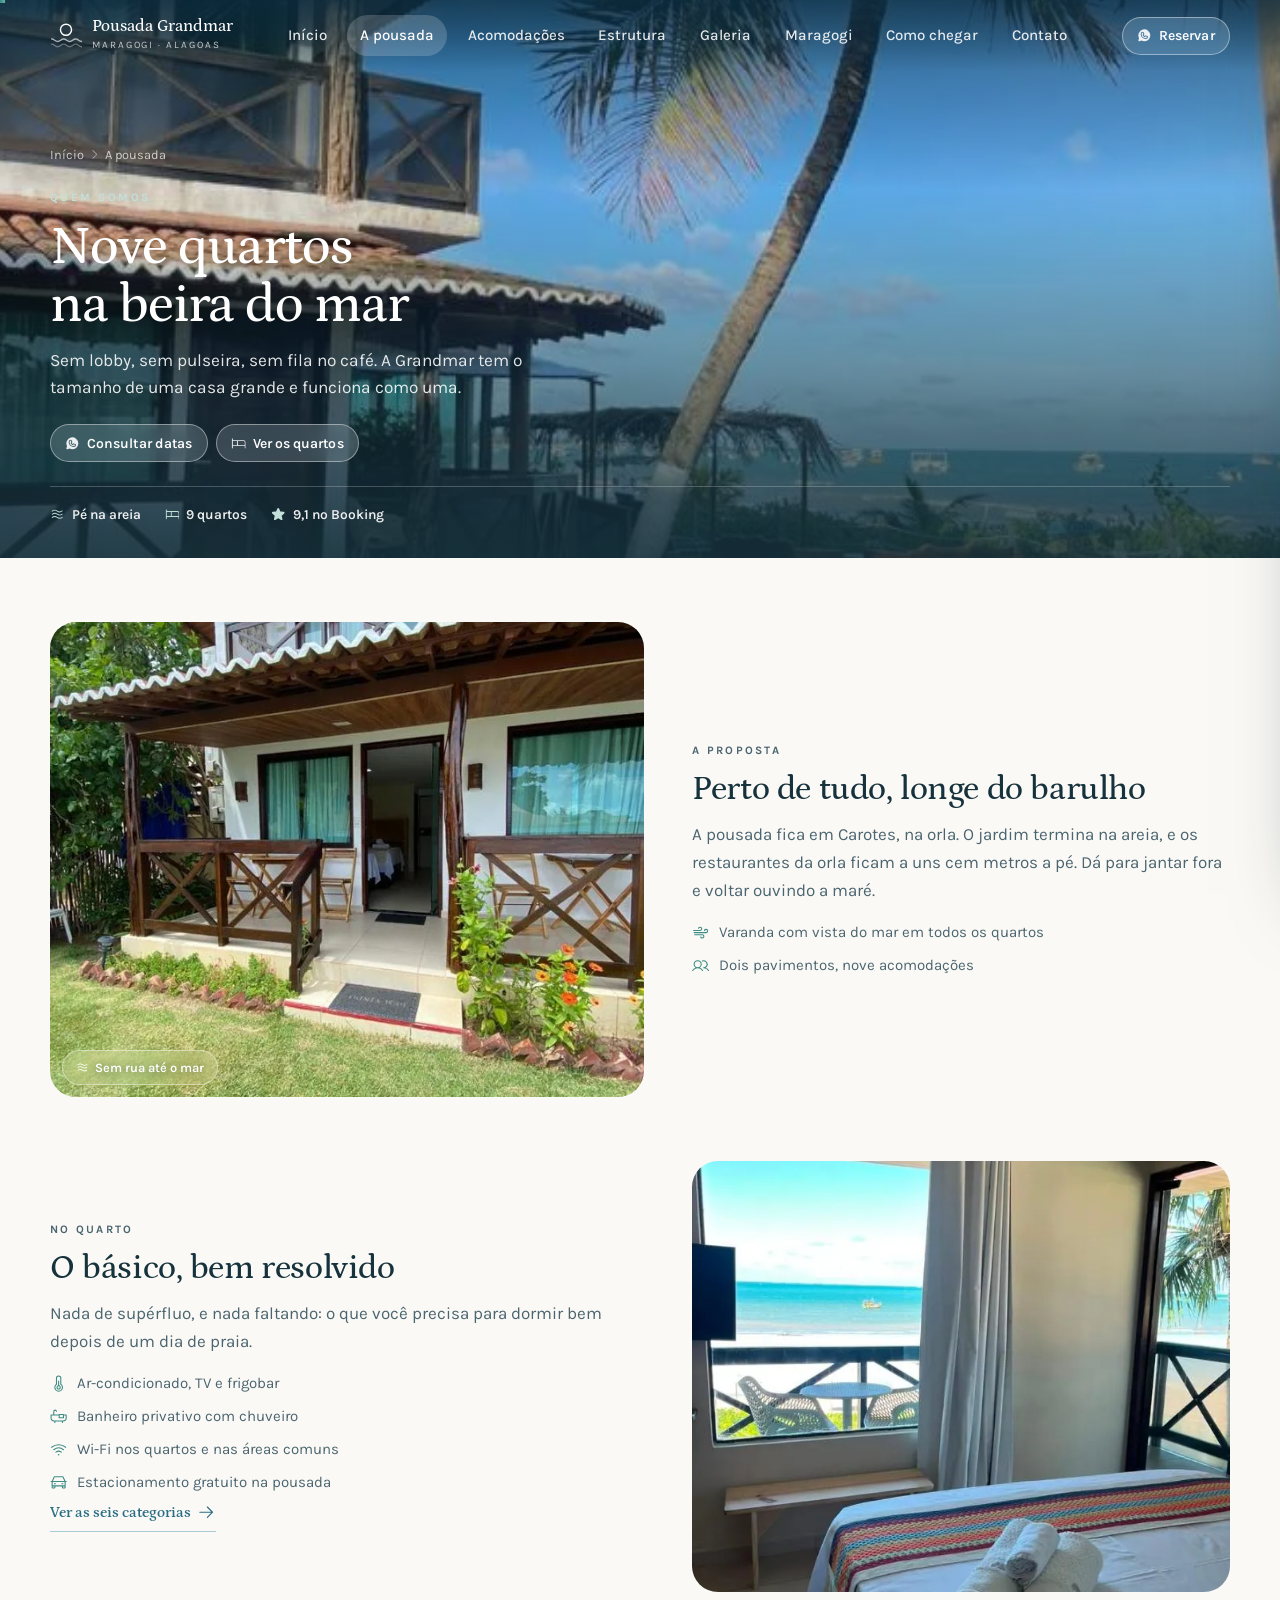
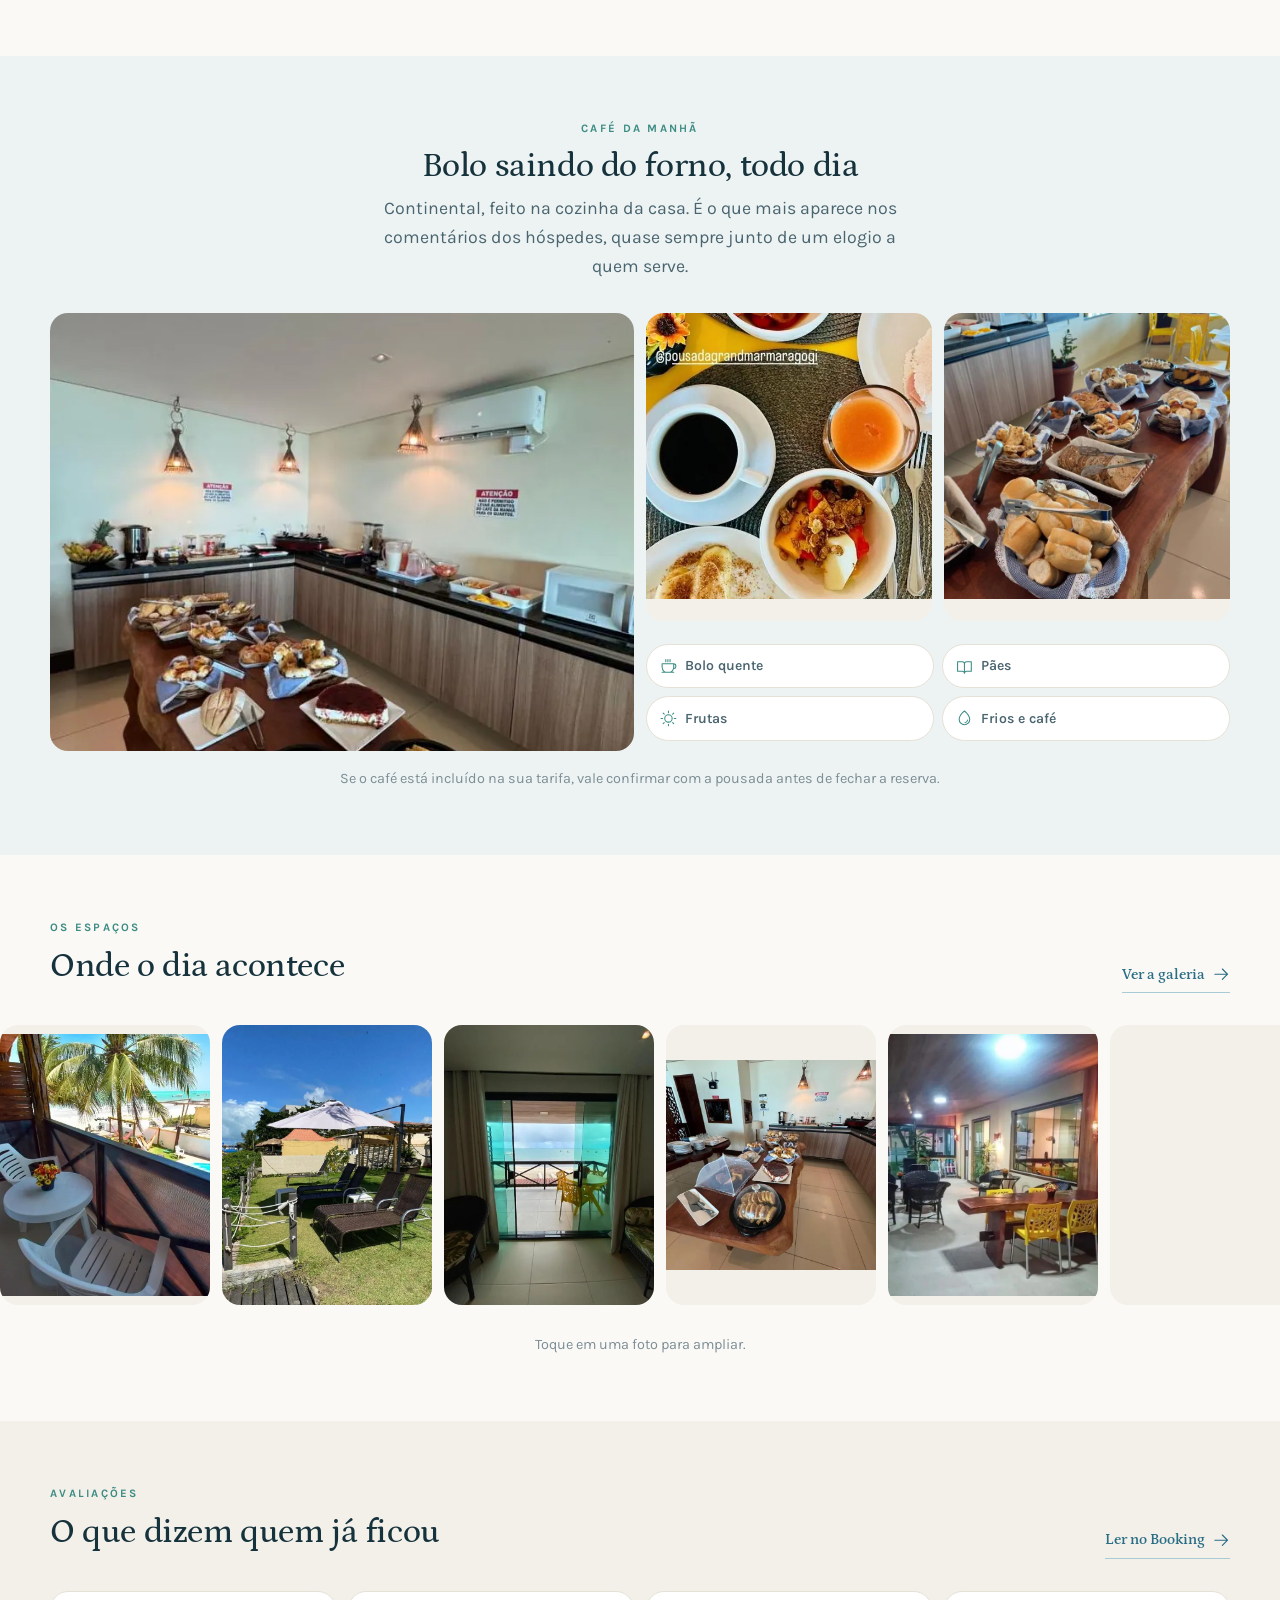
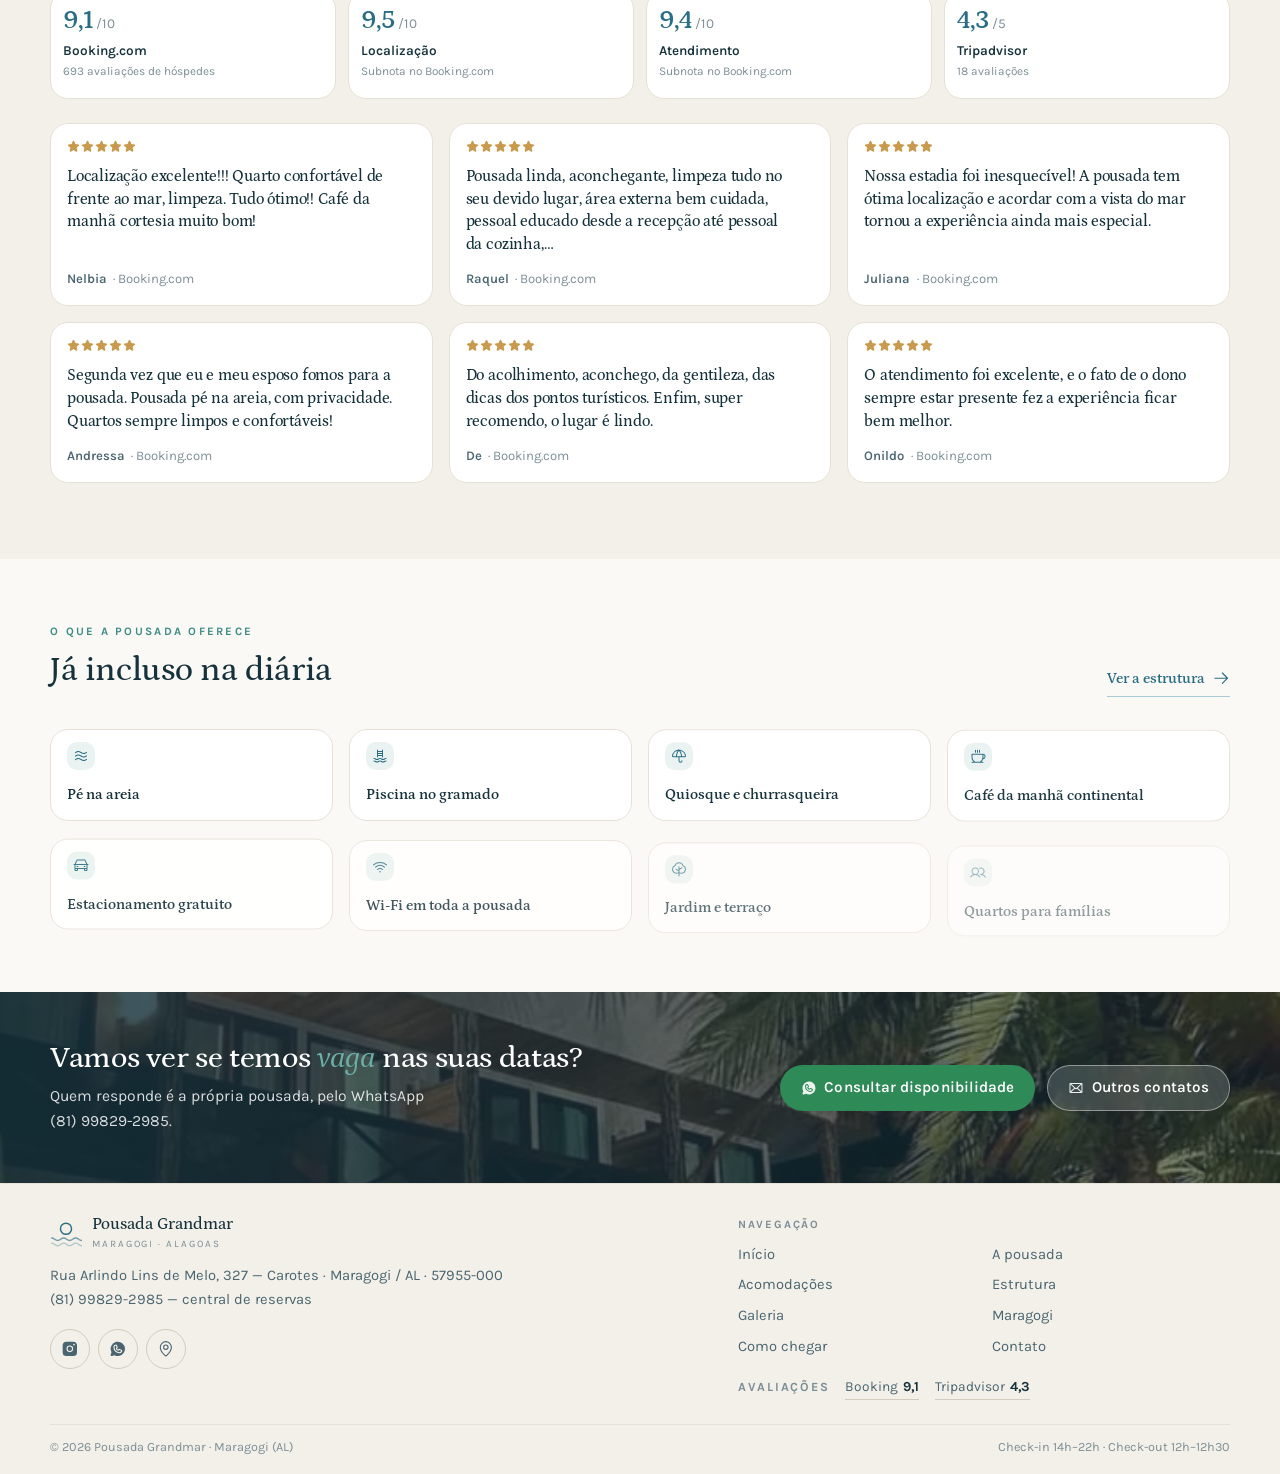
==== commit 3165913b: "feat: páginas internas, nova página /como-chegar e refino do design system - Separa o conteúdo das p" ====
--- a/a-pousada.html
+++ b/a-pousada.html
@@ -4,7 +4,7 @@
 <meta charset="utf-8">
 <meta name="viewport" content="width=device-width, initial-scale=1">
 <title>A pousada — Pousada Grandmar, Maragogi (AL)</title>
-<meta name="description" content="Conheça a Pousada Grandmar: nove acomodações pé na areia na praia de Maragogi, atendimento da própria família, café da manhã feito na hora e nota 9,1 no Booking.com.">
+<meta name="description" content="Nove quartos pé na areia na praia de Maragogi, atendimento da própria família, café da manhã feito na hora e nota 9,1 no Booking.com.">
 <meta name="theme-color" content="#06283F">
 <link rel="canonical" href="https://pousadagrandmar.vercel.app/a-pousada">
 
@@ -12,7 +12,7 @@
 <meta property="og:locale" content="pt_BR">
 <meta property="og:site_name" content="Pousada Grandmar">
 <meta property="og:title" content="A pousada — Pousada Grandmar, Maragogi (AL)">
-<meta property="og:description" content="Conheça a Pousada Grandmar: nove acomodações pé na areia na praia de Maragogi, atendimento da própria família, café da manhã feito na hora e nota 9,1 no Booking.com.">
+<meta property="og:description" content="Nove quartos pé na areia na praia de Maragogi, atendimento da própria família, café da manhã feito na hora e nota 9,1 no Booking.com.">
 <meta property="og:url" content="https://pousadagrandmar.vercel.app/a-pousada">
 <meta property="og:image" content="https://pousadagrandmar.vercel.app/img/praia-natureza-01.webp">
 <meta name="twitter:card" content="summary_large_image">
@@ -21,8 +21,9 @@
 <link rel="apple-touch-icon" href="img/apple-touch-icon.png">
 <link rel="preconnect" href="https://fonts.googleapis.com">
 <link rel="preconnect" href="https://fonts.gstatic.com" crossorigin>
-<link href="https://fonts.googleapis.com/css2?family=Bricolage+Grotesque:opsz,wdth,wght@12..96,75..100,400..700&family=Karla:wght@400;500;600;700&display=swap" rel="stylesheet">
-<link rel="stylesheet" href="assets/styles.css?v=bc57a34d">
+<link href="https://fonts.googleapis.com/css2?family=Petrona:ital,wght@0,300..600;1,300..600&family=Karla:wght@400;500;600;700&display=swap" rel="stylesheet">
+<link rel="stylesheet" href="assets/styles.css?v=8a1d5ba4">
+<link rel="stylesheet" href="assets/pages.css?v=b512af89">
 <noscript><style>.reveal{opacity:1}</style></noscript>
 
 </head>
@@ -92,6 +93,7 @@
       <a class="nav__link" href="/estrutura">Estrutura</a>
       <a class="nav__link" href="/galeria">Galeria</a>
       <a class="nav__link" href="/maragogi">Maragogi</a>
+      <a class="nav__link" href="/como-chegar">Como chegar</a>
       <a class="nav__link" href="/contato">Contato</a>
     </nav>
     <a class="btn btn--sm btn--onmedia header__cta" href="#" data-wa="Olá! Vim pelo site da Pousada Grandmar e gostaria de consultar disponibilidade.">
@@ -126,6 +128,7 @@
       <a class="drawer__link" href="/estrutura">Estrutura <svg class="ico" aria-hidden="true"><use href="#i-arrow-right"></use></svg></a>
       <a class="drawer__link" href="/galeria">Galeria <svg class="ico" aria-hidden="true"><use href="#i-arrow-right"></use></svg></a>
       <a class="drawer__link" href="/maragogi">Maragogi <svg class="ico" aria-hidden="true"><use href="#i-arrow-right"></use></svg></a>
+      <a class="drawer__link" href="/como-chegar">Como chegar <svg class="ico" aria-hidden="true"><use href="#i-arrow-right"></use></svg></a>
       <a class="drawer__link" href="/contato">Contato <svg class="ico" aria-hidden="true"><use href="#i-arrow-right"></use></svg></a>
   </nav>
   <div class="drawer__actions">
@@ -136,94 +139,131 @@
 </div>
 
 <main id="main">
-<section class="phead phead--img">
-    <img class="phead__bg" src="img/praia-natureza-04.webp" alt="" fetchpriority="high">
-    <div class="shell">
-      <nav class="crumb" aria-label="Você está aqui"><a href="/">Início</a><svg class="ico" aria-hidden="true"><use href="#i-caret-right"></use></svg><span>A pousada</span></nav>
-      <p class="eyebrow eyebrow--light">Quem somos</p>
-      <h1>Uma pousada de nove quartos na beira do mar</h1>
-      <p class="phead__lead">Sem lobby, sem pulseira e sem fila no café. A Grandmar é do tamanho de uma casa grande — e funciona como uma.</p>
-    </div>
-  </section>
-
-<section class="sec">
-  <div class="shell split">
-    <div class="split__body">
-      <p class="eyebrow">A proposta</p>
-      <h2>Perto de tudo, longe do barulho</h2>
-      <p>A pousada fica em Carotes, na orla de Maragogi, com a faixa de areia começando logo depois do jardim. É perto o bastante do centro para ir a pé aos restaurantes da orla e distante o bastante para dormir ouvindo a maré.</p>
-      <p>O prédio tem dois pavimentos e nove acomodações. Todas abrem para varanda com vista do mar — de frente ou de lado — e algumas do térreo dão direto no gramado.</p>
-      <ul class="ticks">
-        <li>Ar-condicionado, TV de tela plana, frigobar e guarda-roupa em todos os quartos</li>
-        <li>Banheiro privativo com chuveiro e produtos de banho de cortesia</li>
-        <li>Wi-Fi gratuito nas acomodações e nas áreas comuns</li>
-        <li>Estacionamento gratuito na própria pousada</li>
+<header class="phx">
+  <img class="phx__bg" src="img/praia-natureza-04.webp" alt="" fetchpriority="high" width="1400" height="933">
+  <div class="phx__veil" aria-hidden="true"></div>
+  <div class="shell phx__inner">
+    <nav class="phx__crumb" aria-label="Você está aqui">
+      <a href="/">Início</a><svg class="ico" aria-hidden="true"><use href="#i-caret-right"></use></svg><span>A pousada</span>
+    </nav>
+    <p class="phx__eyebrow">Quem somos</p>
+    <h1 class="phx__title">Nove quartos na beira do mar</h1>
+    <p class="phx__lead">Sem lobby, sem pulseira, sem fila no café. A Grandmar tem o tamanho de uma casa grande e funciona como uma.</p>
+    <div class="phx__actions"><a class="btn btn--onmedia btn--sm" href="#" data-wa="Olá! Vim pelo site da Pousada Grandmar e gostaria de consultar disponibilidade."><svg class="ico" aria-hidden="true"><use href="#i-whatsapp-logo-fill"></use></svg> Consultar datas</a>
+      <a class="btn btn--onmedia btn--sm" href="/acomodacoes"><svg class="ico" aria-hidden="true"><use href="#i-bed"></use></svg> Ver os quartos</a></div>
+  </div>
+  <ul class="phx__marks"><li><svg class="ico" aria-hidden="true"><use href="#i-waves"></use></svg><span>Pé na areia</span></li><li><svg class="ico" aria-hidden="true"><use href="#i-bed"></use></svg><span>9 quartos</span></li><li><svg class="ico" aria-hidden="true"><use href="#i-star"></use></svg><span>9,1 no Booking</span></li></ul>
+</header>
+
+<section class="sec sec--tight">
+  <div class="shell eblocos">
+    <article class="ebloco reveal">
+  <div class="ebloco__media">
+    <img src="img/jardim-01.webp" alt="Fachada da Pousada Grandmar vista do jardim" width="1400" height="933" loading="lazy" decoding="async">
+    <span class="ebloco__tag"><svg class="ico" aria-hidden="true"><use href="#i-waves"></use></svg>Sem rua até o mar</span>
+  </div>
+  <div class="ebloco__body">
+    <p class="kicker">A proposta</p>
+    <h2>Perto de tudo, longe do barulho</h2>
+    <p>A pousada fica em Carotes, na orla. O jardim termina na areia, e os restaurantes da orla ficam a uns cem metros a pé. Dá para jantar fora e voltar ouvindo a maré.</p>
+    <ul class="minilist"><li><svg class="ico" aria-hidden="true"><use href="#i-wind"></use></svg><span>Varanda com vista do mar em todos os quartos</span></li><li><svg class="ico" aria-hidden="true"><use href="#i-users"></use></svg><span>Dois pavimentos, nove acomodações</span></li></ul>
+    
+  </div>
+</article>
+    <article class="ebloco ebloco--flip reveal">
+  <div class="ebloco__media">
+    <img src="img/quarto-11.webp" alt="Quarto de casal com a janela voltada para o mar" width="1400" height="933" loading="lazy" decoding="async">
+    
+  </div>
+  <div class="ebloco__body">
+    <p class="kicker">No quarto</p>
+    <h2>O básico, bem resolvido</h2>
+    <p>Nada de supérfluo, e nada faltando: o que você precisa para dormir bem depois de um dia de praia.</p>
+    <ul class="minilist"><li><svg class="ico" aria-hidden="true"><use href="#i-thermometer-simple"></use></svg><span>Ar-condicionado, TV e frigobar</span></li><li><svg class="ico" aria-hidden="true"><use href="#i-bathtub"></use></svg><span>Banheiro privativo com chuveiro</span></li><li><svg class="ico" aria-hidden="true"><use href="#i-wifi-high"></use></svg><span>Wi-Fi nos quartos e nas áreas comuns</span></li><li><svg class="ico" aria-hidden="true"><use href="#i-car"></use></svg><span>Estacionamento gratuito na pousada</span></li></ul>
+    <a class="tlink" href="/acomodacoes">Ver as seis categorias <svg class="ico" aria-hidden="true"><use href="#i-arrow-right"></use></svg></a>
+  </div>
+</article>
+  </div>
+</section>
+
+<section class="sec sec--tight sec--shore" aria-labelledby="cafe-h">
+  <div class="shell">
+    <div class="sechead sechead--center">
+      <div>
+        <p class="kicker">Café da manhã</p>
+        <h2 id="cafe-h">Bolo saindo do forno, todo dia</h2>
+        <p class="lead">Continental, feito na cozinha da casa. É o que mais aparece nos comentários dos hóspedes, quase sempre junto de um elogio a quem serve.</p>
+      </div>
+    </div>
+    <div class="cafe">
+      <figure class="cafe__big">
+        <img src="img/cafe-manha-03.webp" alt="Mesa do café da manhã montada na sala da pousada" width="1400" height="933" loading="lazy" decoding="async">
+      </figure>
+      <figure><img src="img/t/cafe-manha-05.webp" alt="Prato do café da manhã servido na pousada" width="720" height="720" loading="lazy" decoding="async"></figure>
+      <figure><img src="img/t/cafe-manha-02.webp" alt="Pães e bolos na mesa do café da manhã" width="720" height="720" loading="lazy" decoding="async"></figure>
+      <ul class="cafe__items">
+        <li><svg class="ico" aria-hidden="true"><use href="#i-coffee"></use></svg>Bolo quente</li>
+        <li><svg class="ico" aria-hidden="true"><use href="#i-book-open"></use></svg>Pães</li>
+        <li><svg class="ico" aria-hidden="true"><use href="#i-sun"></use></svg>Frutas</li>
+        <li><svg class="ico" aria-hidden="true"><use href="#i-drop"></use></svg>Frios e café</li>
       </ul>
     </div>
-    <div class="split__media">
-      <img src="img/jardim-01.webp" alt="Fachada da Pousada Grandmar vista do jardim" width="1400" height="933" loading="lazy" decoding="async">
-    </div>
-  </div>
-</section>
-
-<section class="sec sec--shore">
-  <div class="shell split split--flip">
-    <div class="split__body">
-      <p class="eyebrow">Café da manhã</p>
-      <h2>Bolo saindo do forno, todos os dias</h2>
-      <p>O café da manhã é continental e feito na cozinha da casa: bolo quente, pães, frutas, frios e café. É o item que mais aparece nos comentários dos hóspedes — quase sempre junto do elogio a quem serve.</p>
-      <p>Se a sua tarifa inclui ou não o café, vale confirmar com a pousada antes de fechar a reserva.</p>
-      <blockquote class="pull">Café simples, mas feito de coração, bolo quentinho na hora.<cite>Raquel · avaliação no Booking.com</cite></blockquote>
-    </div>
-    <div class="split__media">
-      <img src="img/cafe-manha-03.webp" alt="Mesa do café da manhã montada na sala da pousada" width="1400" height="933" loading="lazy" decoding="async">
-    </div>
-  </div>
-</section>
-
-<section class="sec">
+    <p class="note note--center">Se o café está incluído na sua tarifa, vale confirmar com a pousada antes de fechar a reserva.</p>
+  </div>
+</section>
+
+<section class="sec sec--tight" aria-labelledby="espacos-h">
+  <div class="shell sechead">
+    <div>
+      <p class="kicker">Os espaços</p>
+      <h2 id="espacos-h">Onde o dia acontece</h2>
+    </div>
+    <a class="tlink" href="/galeria">Ver a galeria <svg class="ico" aria-hidden="true"><use href="#i-arrow-right"></use></svg></a>
+  </div>
+  <div class="carousel carousel--flow" id="photoCar" data-auto aria-label="Fotos dos espaços da pousada"></div>
+  <p class="note note--center shell">Toque em uma foto para ampliar.</p>
+</section>
+
+<section class="sec sec--tight sec--surface" aria-labelledby="aval-h">
   <div class="shell">
     <div class="sechead">
       <div>
-        <p class="eyebrow">Avaliações</p>
-        <h2>O que dizem quem já ficou</h2>
-        <p class="lead">Notas públicas das plataformas de reserva, com o link para conferir na fonte.</p>
-      </div>
-    </div>
-    <div class="ratings" id="ratings" style="margin-bottom:var(--s7)"></div>
-    <div class="quotes" id="quotes"></div>
-  </div>
-</section>
-
-<section class="sec sec--tight sec--surface">
+        <p class="kicker">Avaliações</p>
+        <h2 id="aval-h">O que dizem quem já ficou</h2>
+      </div>
+      <a class="tlink" href="https://www.booking.com/hotel/br/grandmarsuitesmaragogi.pt-br.html" target="_blank" rel="noopener">Ler no Booking <svg class="ico" aria-hidden="true"><use href="#i-arrow-right"></use></svg></a>
+    </div>
+    <div class="ratings ratings--slim" id="ratings"></div>
+    <div class="revrail" id="revrail" aria-label="Comentários de hóspedes"></div>
+  </div>
+</section>
+
+<section class="sec sec--tight">
   <div class="shell">
     <div class="sechead">
       <div>
-        <p class="eyebrow">Estrutura</p>
-        <h2>O que a pousada oferece</h2>
-      </div>
-      <a class="tlink" href="/estrutura">Ver em detalhe <svg class="ico" aria-hidden="true"><use href="#i-arrow-right"></use></svg></a>
-    </div>
-    <div class="feats" id="feats" data-limit="6"></div>
+        <p class="kicker">O que a pousada oferece</p>
+        <h2>Já incluso na diária</h2>
+      </div>
+      <a class="tlink" href="/estrutura">Ver a estrutura <svg class="ico" aria-hidden="true"><use href="#i-arrow-right"></use></svg></a>
+    </div>
+    <div class="icards icards--dense" id="ofertas"></div>
   </div>
 </section>
 
 </main>
 
-<svg class="wave-div" viewBox="0 0 1440 26" preserveAspectRatio="none" aria-hidden="true">
-    <path d="M0 26V8c120 0 120 10 240 10S360 8 480 8s120 10 240 10S840 8 960 8s120 10 240 10 120-10 240-10v18Z" fill="currentColor"/>
-  </svg>
 <section class="prefooter" aria-label="Reservas">
   <img class="prefooter__bg" src="img/t/piscina-04.webp" alt="" loading="lazy" decoding="async">
   <div class="prefooter__inner">
-    <p class="eyebrow eyebrow--light">Sua estadia em Maragogi</p>
-    <h2>Quer saber se temos <span class="accent-i">vaga</span> nas suas datas?</h2>
-    <p class="prefooter__lead">Fale direto com a pousada: a gente confirma disponibilidade, explica cada acomodação e ajuda a montar os passeios.</p>
+    <div>
+      <h2>Vamos ver se temos <span class="accent-i">vaga</span> nas suas datas?</h2>
+      <p class="prefooter__lead">Quem responde é a própria pousada, pelo WhatsApp (81) 99829-2985.</p>
+    </div>
     <div class="prefooter__actions">
-      <a class="btn btn--light" href="#" data-wa="Olá! Vim pelo site da Pousada Grandmar e gostaria de consultar disponibilidade."><svg class="ico" aria-hidden="true"><use href="#i-calendar-blank"></use></svg> Consultar disponibilidade</a>
-      <a class="btn btn--onmedia" href="#" data-wa="Olá! Vim pelo site da Pousada Grandmar e queria tirar uma dúvida."><svg class="ico" aria-hidden="true"><use href="#i-whatsapp-logo-fill"></use></svg> Falar no WhatsApp</a>
-    </div>
-    <p class="prefooter__note">Quem responde é a própria pousada · WhatsApp (81) 99829-2985</p>
+      <a class="btn btn--whats" href="#" data-wa="Olá! Vim pelo site da Pousada Grandmar e gostaria de consultar disponibilidade."><svg class="ico" aria-hidden="true"><use href="#i-whatsapp-logo-fill"></use></svg> Consultar disponibilidade</a>
+      <a class="btn btn--onmedia" href="/contato"><svg class="ico" aria-hidden="true"><use href="#i-envelope"></use></svg> Outros contatos</a>
+    </div>
   </div>
 </section>
 <footer class="footer">
@@ -241,37 +281,38 @@
             <span class="brand__sub">Maragogi · Alagoas</span>
           </span>
         </a>
-        <p class="footer__about">Pousada pé na areia na praia de Maragogi, com piscina, quiosque e café da manhã feito na hora.</p>
+        <address>
+          Rua Arlindo Lins de Melo, 327 — Carotes · Maragogi / AL · 57955-000<br>
+          <a href="https://wa.me/5581998292985" target="_blank" rel="noopener">(81) 99829-2985</a> — central de reservas
+        </address>
         <div class="socials">
           <a href="https://www.instagram.com/pousadagrandmarmaragogi/" target="_blank" rel="noopener" aria-label="Instagram da Pousada Grandmar"><svg class="ico" aria-hidden="true"><use href="#i-instagram-logo-fill"></use></svg></a>
           <a href="#" data-wa="Olá! Vim pelo site da Pousada Grandmar." aria-label="WhatsApp da Pousada Grandmar"><svg class="ico" aria-hidden="true"><use href="#i-whatsapp-logo-fill"></use></svg></a>
+          <a href="https://www.google.com/maps/search/?api=1&query=-9.01990964,-35.22438614" target="_blank" rel="noopener" aria-label="A pousada no mapa"><svg class="ico" aria-hidden="true"><use href="#i-map-pin"></use></svg></a>
         </div>
       </div>
       <div>
         <p class="footer__h">Navegação</p>
-        <ul>
+        <ul class="footer__nav">
           <li><a href="/">Início</a></li>
           <li><a href="/a-pousada">A pousada</a></li>
           <li><a href="/acomodacoes">Acomodações</a></li>
           <li><a href="/estrutura">Estrutura</a></li>
           <li><a href="/galeria">Galeria</a></li>
           <li><a href="/maragogi">Maragogi</a></li>
+          <li><a href="/como-chegar">Como chegar</a></li>
           <li><a href="/contato">Contato</a></li>
         </ul>
-      </div>
-      <div>
-        <p class="footer__h">Contato</p>
-        <address>
-          Rua Arlindo Lins de Melo, 327 — Carotes<br>
-          Maragogi / AL · CEP 57955-000<br><br>
-          <a href="https://wa.me/5581998292985" target="_blank" rel="noopener">(81) 99829-2985</a> · central de reservas
-        </address>
-        <a class="btn btn--outline btn--sm" style="margin-top:var(--s4);color:#fff;border-color:rgba(255,255,255,.28)" href="#" data-wa="Olá! Vim pelo site da Pousada Grandmar e gostaria de consultar disponibilidade."><svg class="ico" aria-hidden="true"><use href="#i-whatsapp-logo-fill"></use></svg> Reservar no WhatsApp</a>
+        <div class="plats">
+          <span>Avaliações</span>
+          <a href="https://www.booking.com/hotel/br/grandmarsuitesmaragogi.pt-br.html" target="_blank" rel="noopener">Booking <b>9,1</b></a>
+          <a href="https://www.tripadvisor.com/Hotel_Review-g644400-d23376530-Reviews-Grandmar_Suites_Maragogi-Maragogi_State_of_Alagoas.html" target="_blank" rel="noopener">Tripadvisor <b>4,3</b></a>
+        </div>
       </div>
     </div>
     <div class="footer__bar">
-      <span>© <span id="ano">2026</span> Pousada Grandmar · Maragogi (AL).</span>
-      <span>Reservas pelo WhatsApp e pelos canais oficiais da pousada</span>
+      <span>© <span id="ano">2026</span> Pousada Grandmar · Maragogi (AL)</span>
+      <span>Check-in 14h–22h · Check-out 12h–12h30</span>
     </div>
   </div>
 </footer>
@@ -302,7 +343,8 @@
 <script src="assets/vendor/gsap.min.js?v=9396f256"></script>
 <script src="assets/vendor/ScrollTrigger.min.js?v=05ca5ad8"></script>
 <script src="assets/data.js?v=171051f4"></script>
-<script src="assets/app.js?v=827389bb"></script>
+<script src="assets/app.js?v=feff517a"></script>
+<script src="assets/pages.js?v=e15dd030"></script>
 <script src="assets/motion.js?v=fe13a9f9"></script>
 </body>
 </html>
--- a/assets/styles.css
+++ b/assets/styles.css
@@ -15,47 +15,52 @@
 
 /* --------------------------------------------------------------- tokens */
 :root {
-  /* Azul da marca — mar aberto */
-  --brand-900:#082A3F;
-  --brand-800:#0A4E6D;
-  --brand-700:#0E6B93;
-  --brand-600:#1B8CBA;
-  --brand-300:#A7D2E4;
-  --brand-100:#E6F1F6;
-
-  /* Turquesa das piscinas naturais — acento, nunca fundo de bloco inteiro */
-  --aqua-700:#0E8A8F;
-  --aqua-400:#2EBEC2;
-  --aqua-200:#B4E5E5;
-  --aqua-100:#E6F6F6;
-
-  /* Areia dourada — só em selo de avaliação e estrelas */
-  --sand:#E8A33D;
-
-  /* Neutros frios */
-  --ink:#082A3F;
-  --ink-2:#35586C;
-  --muted:#6A8595;
-  --bg:#FFFFFF;
+  /* Azul da marca — mar aberto, dessaturado para não pesar */
+  --brand-900:#16323C;
+  --brand-800:#1F4E5F;
+  --brand-700:#2A6E86;
+  --brand-600:#4A8FA6;
+  --brand-300:#A9CBD5;
+  --brand-100:#E7F0F2;
+
+  /* Verde-água das piscinas naturais — acento, nunca fundo de bloco inteiro */
+  --aqua-700:#3C8C84;
+  --aqua-400:#6BAFA8;
+  --aqua-200:#C2DFDA;
+  --aqua-100:#EAF3F1;
+
+  /* Areia dourada — só em estrelas e selo de avaliação */
+  --sand:#C99A4E;
+
+  /* Neutros quentes — areia e cal */
+  --ink:#16323C;
+  --ink-2:#4A6570;
+  --muted:#7C8E96;
+  --bg:#FBF9F5;
   --surface:#FFFFFF;
-  --surface-2:#F1F5F6;
-  --shore:#EAF3F4;
-  --line:#E3EAEC;
-  --line-strong:#C9D6DA;
-
-  /* Superfície tingida: chips, tiles de ícone, contadores */
-  --tint:#E6F1F6;
-  --tint-fg:#0A4E6D;
-  --tint-line:#CFE3EC;
+  --surface-2:#F3F0E9;
+  --shore:#EDF3F2;
+  --line:#E6E1D7;
+  --line-strong:#D3CCBE;
+
+  /* Superfície tingida: chips, tiles de ícone */
+  --tint:#EAF3F1;
+  --tint-fg:#2A6E86;
+  --tint-line:#D5E6E3;
 
   /* Ações */
-  --cta:#0A4E6D; --cta-hover:#082A3F; --cta-fg:#FFFFFF;
-  --whats:#12793F; --whats-hover:#0E6534;
+  --cta:#1F4E5F; --cta-hover:#16323C; --cta-fg:#FFFFFF;
+  --whats:#2E8B57; --whats-hover:#267146;
   --on-media:#FFFFFF;
-  --focus:#1B8CBA;
+  --focus:#3C8C84;
+
+  /* Vidro — usado com parcimônia: header, etiquetas sobre foto, botão no hero */
+  --glass:rgba(255,255,255,.16);
+  --glass-line:rgba(255,255,255,.42);
+  --glass-blur:blur(14px) saturate(1.3);
 
   /* Tipografia */
-  --font-display:'Bricolage Grotesque', 'Segoe UI', system-ui, sans-serif;
+  --font-display:'Petrona', 'Iowan Old Style', Georgia, serif;
   --font-text:'Karla', system-ui, -apple-system, 'Segoe UI', sans-serif;
 
   /* Escala de espaçamento (base 4) */
@@ -76,11 +81,11 @@
   --t:240ms var(--ease);
   --t-slow:620ms var(--ease);
 
-  --shell:min(1220px, 100% - 2.5rem);
-  --header-h:64px;
-}
-
-@media (min-width:900px){ :root{ --header-h:80px; --shell:min(1220px, 100% - 4rem); } }
+  --shell:min(1180px, 100% - 2.25rem);
+  --header-h:60px;
+}
+
+@media (min-width:900px){ :root{ --header-h:72px; --shell:min(1180px, 100% - 4rem); } }
 
 /* Tema escuro: só troca valor de token, nenhum componente reescrito. */
 @media (prefers-color-scheme: dark){
@@ -99,7 +104,10 @@
 
 /* --------------------------------------------------------------- base */
 *,*::before,*::after{ box-sizing:border-box; }
-html{ -webkit-text-size-adjust:100%; scroll-behavior:smooth; }
+html{ -webkit-text-size-adjust:100%; scroll-behavior:smooth; overflow-x:hidden; }
+/* filhos de grid/flex não podem esticar o pai por causa de uma palavra longa */
+.strip__list li, .mroom__body, .suite__body, .sechead > div,
+.feat, .cinfo__row, .split__body{ min-width:0; }
 @media (prefers-reduced-motion: reduce){ html{ scroll-behavior:auto; } }
 
 body{
@@ -121,22 +129,21 @@
 
 h1,h2,h3,h4{
   font-family:var(--font-display);
-  font-weight:600;
-  font-variation-settings:'wdth' 100, 'opsz' 24;
-  line-height:1.08;
-  letter-spacing:-.028em;
+  font-weight:500;
+  line-height:1.14;
+  letter-spacing:-.012em;
   color:var(--ink);
   margin:0 0 var(--s4);
   text-wrap:balance;
 }
-h1{ font-size:clamp(2.35rem, 6.4vw, 4.1rem); }
-h2{ font-size:clamp(1.85rem, 3.9vw, 2.75rem); }
-h3{ font-size:clamp(1.15rem, 1.9vw, 1.35rem); letter-spacing:-.018em; }
+h1{ font-size:clamp(2rem, 4.6vw, 3.1rem); line-height:1.1; }
+h2{ font-size:clamp(1.6rem, 3vw, 2.15rem); }
+h3{ font-size:clamp(1.08rem, 1.6vw, 1.22rem); font-weight:600; }
 p{ margin:0 0 var(--s4); text-wrap:pretty; }
 p:last-child{ margin-bottom:0; }
 
-/* palavra de acento: fica em turquesa e um grau mais estreita */
-.accent-i{ color:var(--aqua-700); font-variation-settings:'wdth' 85; }
+/* palavra de acento: itálico da serifada, em verde-água */
+.accent-i{ color:var(--aqua-700); font-style:italic; font-weight:400; }
 .on-dark .accent-i, .prefooter .accent-i, .phead .accent-i{ color:var(--aqua-400); }
 
 :focus-visible{
@@ -175,9 +182,6 @@
   background:linear-gradient(90deg, var(--aqua-700), var(--aqua-400));
   pointer-events:none;
 }
-/* o mesmo desenho de onda usado como divisor entre claro e escuro */
-.wave-div{ display:block; width:100%; height:26px; color:var(--brand-900); }
-.wave-div--up{ transform:rotate(180deg); }
 
 /* ------------------------------------------------------------ tipos de apoio */
 .eyebrow{
@@ -207,33 +211,45 @@
 .sechead h2{ margin-bottom:var(--s2); }
 
 /* --------------------------------------------------------------- botões */
+/* Sistema de botões: o padrão é leve — borda fina e fundo quase ausente.
+   O preenchimento sólido fica reservado ao WhatsApp, que é a ação de reserva. */
 .btn{
   display:inline-flex; align-items:center; justify-content:center; gap:.5em;
-  min-height:50px; padding:0 1.4rem;
+  min-height:46px; padding:0 1.25rem;
   border:1px solid transparent; border-radius:var(--r-full);
-  font-family:var(--font-display); font-weight:600; font-size:.98rem;
-  letter-spacing:-.01em; text-decoration:none; cursor:pointer;
-  transition:background var(--t-fast), color var(--t-fast), border-color var(--t-fast), transform var(--t-fast), box-shadow var(--t-fast);
+  font-family:var(--font-text); font-weight:600; font-size:.95rem;
+  letter-spacing:.005em; text-decoration:none; cursor:pointer;
+  transition:background var(--t-fast), color var(--t-fast), border-color var(--t-fast), transform var(--t-fast);
 }
 .btn:active{ transform:translateY(1px); }
-.btn--sm{ min-height:42px; padding:0 1rem; font-size:.9rem; }
+.btn--sm{ min-height:38px; padding:0 .9rem; font-size:.875rem; }
 .btn--block{ width:100%; }
-
-.btn--primary{ background:var(--cta); color:var(--cta-fg); }
-.btn--primary:hover{ background:var(--cta-hover); color:var(--cta-fg); box-shadow:var(--e1); }
-
+.btn .ico{ width:1.05em; height:1.05em; opacity:.9; }
+
+/* primário: contorno firme em azul-petróleo, sem bloco de cor */
+.btn--primary{ background:transparent; color:var(--brand-800); border-color:var(--brand-800); }
+.btn--primary:hover{ background:var(--brand-800); color:#fff; }
+
+/* WhatsApp: o único sólido, e ainda assim num verde calmo */
 .btn--whats{ background:var(--whats); color:#fff; }
-.btn--whats:hover{ background:var(--whats-hover); color:#fff; box-shadow:var(--e1); }
-
-.btn--outline{ background:transparent; color:var(--ink); border-color:var(--line-strong); }
-.btn--outline:hover{ background:var(--surface-2); border-color:var(--brand-600); color:var(--brand-800); }
+.btn--whats:hover{ background:var(--whats-hover); color:#fff; }
+.btn--whats-soft{ background:transparent; color:var(--whats); border-color:color-mix(in srgb, var(--whats) 45%, transparent); }
+.btn--whats-soft:hover{ background:color-mix(in srgb, var(--whats) 8%, transparent); color:var(--whats-hover); border-color:var(--whats); }
+
+.btn--outline{ background:transparent; color:var(--ink-2); border-color:var(--line-strong); }
+.btn--outline:hover{ background:var(--surface); border-color:var(--brand-600); color:var(--brand-800); }
 
 .btn--light{ background:var(--surface); color:var(--brand-900); }
 .btn--light:hover{ background:var(--brand-100); color:var(--brand-900); }
-.btn--onmedia{ background:rgba(255,255,255,.12); color:#fff; border-color:rgba(255,255,255,.4); }
-.btn--onmedia:hover{ background:rgba(255,255,255,.22); color:#fff; border-color:#fff; }
-
-.btn--ghost{ background:transparent; color:var(--brand-800); border-color:transparent; padding-inline:.6rem; }
+
+/* sobre foto: vidro discreto, nunca bloco branco chapado */
+.btn--onmedia{
+  background:var(--glass); color:#fff; border-color:var(--glass-line);
+  backdrop-filter:var(--glass-blur); -webkit-backdrop-filter:var(--glass-blur);
+}
+.btn--onmedia:hover{ background:rgba(255,255,255,.28); color:#fff; border-color:#fff; }
+
+.btn--ghost{ background:transparent; color:var(--brand-800); border-color:transparent; padding-inline:.55rem; }
 .btn--ghost:hover{ background:var(--brand-100); }
 
 .btn[aria-disabled="true"], .btn:disabled{ opacity:.5; pointer-events:none; }
@@ -268,25 +284,25 @@
   display:flex; align-items:center; gap:var(--s4);
 }
 .header.is-stuck, .header--solid{
-  background:color-mix(in srgb, var(--bg) 86%, transparent);
-  backdrop-filter:blur(14px) saturate(1.4);
-  -webkit-backdrop-filter:blur(14px) saturate(1.4);
-  border-bottom-color:var(--line);
+  background:color-mix(in srgb, var(--bg) 78%, transparent);
+  backdrop-filter:var(--glass-blur);
+  -webkit-backdrop-filter:var(--glass-blur);
+  border-bottom-color:color-mix(in srgb, var(--line) 70%, transparent);
 }
 .header.is-stuck::before, .header--solid::before{ opacity:0; }
 
 .brand{ display:flex; align-items:center; gap:.6rem; margin-right:auto; text-decoration:none; }
-.brand__mark{ width:36px; height:34px; flex:none; }
+.brand__mark{ width:32px; height:30px; flex:none; }
 .header .brand{ color:#fff; }
 .header.is-stuck .brand, .header--solid .brand{ color:var(--brand-700); }
 .footer .brand{ color:var(--aqua-400); }
 .brand__name{
-  display:block; font-family:var(--font-display); font-weight:600;
-  font-size:1.08rem; line-height:1.1; color:#fff; letter-spacing:-.024em;
+  display:block; font-family:var(--font-display); font-weight:500;
+  font-size:1.05rem; line-height:1.1; color:#fff; letter-spacing:-.008em;
 }
 .brand__sub{
-  display:block; font-size:.66rem; letter-spacing:.18em; text-transform:uppercase;
-  color:rgba(255,255,255,.74); margin-top:1px;
+  display:block; font-size:.62rem; letter-spacing:.2em; text-transform:uppercase;
+  color:rgba(255,255,255,.72); margin-top:1px;
 }
 .header.is-stuck .brand__name, .header--solid .brand__name{ color:var(--ink); }
 .header.is-stuck .brand__sub, .header--solid .brand__sub{ color:var(--muted); }
@@ -362,81 +378,90 @@
    Editorial dividido: texto à esquerda, colagem de fotos à direita. Nada de
    título centralizado por cima da imagem — o texto tem fundo próprio e o
    contraste não depende de máscara escura. */
+/* No mobile a ordem é título curto → imagem → ações: a foto aparece já na
+   primeira tela, sem parede de texto antes dela. No desktop vira duas colunas. */
 .hero{
   position:relative;
-  padding:calc(var(--header-h) + var(--s6)) 0 var(--s7);
+  padding:calc(var(--header-h) + var(--s5)) 0 var(--s6);
   background:var(--bg);
 }
 .hero__inner{
   width:var(--shell); margin-inline:auto;
-  display:grid; gap:var(--s6);
-  grid-template-areas:"head" "media";
+  display:grid; gap:var(--s4);
+  grid-template-areas:"head" "media" "cta";
 }
 @media (min-width:960px){
-  .hero{ padding:calc(var(--header-h) + var(--s7)) 0 var(--s8); }
+  .hero{ padding:calc(var(--header-h) + var(--s6)) 0 var(--s7); }
   .hero__inner{
-    grid-template-columns:1fr 1fr; column-gap:var(--s8);
-    grid-template-areas:"head media"; align-items:center;
+    grid-template-columns:1.02fr 1fr; column-gap:var(--s7); row-gap:var(--s5);
+    grid-template-areas:"head media" "cta media"; align-items:start;
   }
-}
-.hero__head{ grid-area:head; }
+  .hero__media{ grid-row:1 / span 2; align-self:stretch; }
+}
+.hero__head{ grid-area:head; align-self:end; }
+.hero__cta{ grid-area:cta; align-self:start; }
 .hero__media{ grid-area:media; }
-.hero h1{ margin-bottom:var(--s4); max-width:14ch; }
-.hero__lead{ font-size:1.12rem; color:var(--ink-2); max-width:46ch; margin-bottom:var(--s5); }
-.hero__actions{ display:flex; flex-wrap:wrap; gap:var(--s3); }
-.hero__actions .btn{ flex:1 1 100%; }
-@media (min-width:460px){ .hero__actions .btn{ flex:0 0 auto; min-width:210px; } }
+.hero h1{ margin-bottom:var(--s3); max-width:15ch; }
+.hero__lead{ font-size:1.04rem; color:var(--ink-2); max-width:44ch; margin:0; }
+@media (min-width:960px){ .hero__lead{ font-size:1.12rem; } }
+.hero__lead strong{ font-weight:600; color:var(--ink); }
+.hero__actions{ display:grid; gap:var(--s2); }
+@media (min-width:460px){ .hero__actions{ grid-auto-flow:column; justify-content:start; gap:var(--s3); } }
 
 /* selo de avaliação: número grande, estrelas e a fonte do dado */
 .trust{
-  display:inline-flex; align-items:center; gap:.8rem;
-  margin-top:var(--s5); text-decoration:none; color:var(--ink);
+  display:inline-flex; align-items:center; gap:.65rem;
+  margin-top:var(--s4); text-decoration:none; color:var(--ink);
 }
 .trust__score{
-  font-family:var(--font-display); font-weight:600; font-size:2rem; line-height:1;
-  color:var(--brand-700); letter-spacing:-.03em;
+  font-family:var(--font-display); font-weight:500; font-size:1.6rem; line-height:1;
+  color:var(--brand-700);
 }
 .trust__stars{ display:flex; gap:1px; color:var(--sand); }
-.trust__stars .ico{ width:14px; height:14px; }
-.trust__txt{ font-size:.9rem; line-height:1.35; }
-.trust__txt small{ display:block; color:var(--muted); font-size:.82rem; }
+.trust__stars .ico{ width:13px; height:13px; }
+.trust__txt{ font-size:.86rem; line-height:1.3; color:var(--ink-2); }
+.trust__txt small{ display:block; color:var(--muted); font-size:.78rem; }
 .trust:hover .trust__score{ text-decoration:underline; }
 
-/* colagem: foto principal + foto sobreposta + etiqueta de distância */
+/* colagem: foto principal + foto sobreposta + etiqueta de vidro */
 .collage{ position:relative; }
-.collage__main{ margin:0; border-radius:var(--r-lg); overflow:hidden; box-shadow:var(--e2); }
-.collage__main img{ width:100%; aspect-ratio:5/4; object-fit:cover; }
+.collage__main{ margin:0; border-radius:var(--r-lg); overflow:hidden; }
+.collage__main img{ width:100%; aspect-ratio:4/3; object-fit:cover; }
+@media (min-width:560px){ .collage__main img{ aspect-ratio:16/11; } }
 @media (min-width:960px){ .collage__main img{ aspect-ratio:4/5; } }
 .collage__inset{
-  position:absolute; right:-6px; bottom:-24px; width:47%; margin:0;
-  border:6px solid var(--bg); border-radius:var(--r-md); overflow:hidden;
-  box-shadow:var(--e2);
+  position:absolute; right:-4px; bottom:-18px; width:42%; margin:0;
+  border:5px solid var(--bg); border-radius:var(--r-md); overflow:hidden;
+  box-shadow:var(--e1);
 }
 .collage__inset img{ width:100%; aspect-ratio:4/3; object-fit:cover; }
-@media (min-width:960px){ .collage__inset{ right:-28px; bottom:-32px; width:52%; } }
+@media (min-width:960px){ .collage__inset{ right:-22px; bottom:-24px; width:48%; } }
 .collage__tag{
   position:absolute; left:var(--s3); top:var(--s3);
   display:inline-flex; align-items:center; gap:.4rem;
-  padding:.45rem .8rem; border-radius:var(--r-full);
-  background:rgba(8,42,63,.5); color:#fff; font-size:.82rem; font-weight:600;
-  backdrop-filter:blur(8px); -webkit-backdrop-filter:blur(8px);
-  border:1px solid rgba(255,255,255,.24);
-}
-.collage__tag .ico{ width:15px; height:15px; }
-
-/* faixa de destaques sob o hero — ícone em tile, título e uma linha */
-.strip{ background:var(--surface-2); border-block:1px solid var(--line); padding:var(--s5) 0; }
-.strip__list{ list-style:none; margin:0; padding:0; display:grid; gap:var(--s4); }
-@media (min-width:560px){ .strip__list{ grid-template-columns:repeat(2,1fr); gap:var(--s5); } }
-@media (min-width:1000px){ .strip__list{ grid-template-columns:repeat(4,1fr); } }
-.strip__list li{ display:flex; gap:var(--s3); align-items:center; }
-.strip__ico{
-  flex:none; width:46px; height:46px; border-radius:14px;
-  background:var(--tint); color:var(--tint-fg); display:grid; place-items:center;
-}
-.strip__ico .ico{ width:22px; height:22px; }
-.strip__list b{ display:block; font-family:var(--font-display); font-weight:600; font-size:1rem; letter-spacing:-.018em; color:var(--ink); }
-.strip__list small{ display:block; font-size:.86rem; color:var(--muted); line-height:1.4; }
+  padding:.4rem .75rem; border-radius:var(--r-full);
+  background:var(--glass); color:#fff; font-size:.8rem; font-weight:600;
+  backdrop-filter:var(--glass-blur); -webkit-backdrop-filter:var(--glass-blur);
+  border:1px solid var(--glass-line);
+  text-shadow:0 1px 8px rgba(20,40,50,.45);
+}
+.collage__tag .ico{ width:14px; height:14px; }
+
+/* faixa de destaques sob o hero — compacta: ícone pequeno, rótulo, uma linha */
+.strip{ background:transparent; border-block:1px solid var(--line); padding:var(--s4) 0; }
+.strip__list{
+  list-style:none; margin:0; padding:0;
+  display:grid; gap:var(--s3) var(--s4); grid-template-columns:repeat(2,1fr);
+}
+@media (min-width:900px){ .strip__list{ grid-template-columns:repeat(4,1fr); gap:var(--s5); } }
+.strip__list li{ display:flex; gap:.6rem; align-items:flex-start; }
+.strip__list .ico{ flex:none; width:19px; height:19px; color:var(--aqua-700); margin-top:.15em; }
+.strip__list b{ display:block; font-size:.92rem; font-weight:600; color:var(--ink); line-height:1.3; }
+.strip__list small{ display:block; font-size:.8rem; color:var(--muted); line-height:1.35; }
+/* filete vertical separando as colunas no desktop */
+@media (min-width:900px){
+  .strip__list li + li{ padding-left:var(--s5); border-left:1px solid var(--line); }
+}
 
 /* --------------------------------------------- cabeçalho de página interna */
 .phead{
@@ -500,19 +525,22 @@
   transform:rotate(-45deg) scale(.8); border-radius:1px;
 }
 
-/* estrutura: tile de ícone + título + linha, sem moldura de card */
-.feats{ display:grid; gap:var(--s5) var(--s6); }
-@media (min-width:640px){ .feats{ grid-template-columns:repeat(2,1fr); } }
-@media (min-width:960px){ .feats{ grid-template-columns:repeat(3,1fr); } }
-.feat{ display:grid; grid-template-columns:auto 1fr; gap:var(--s3) var(--s4); align-items:start; }
+/* estrutura: ícone pequeno + título + uma linha. Sem moldura, sem parágrafo. */
+.feats{ display:grid; gap:var(--s4) var(--s6); grid-template-columns:repeat(2,1fr); }
+@media (min-width:900px){ .feats{ grid-template-columns:repeat(3,1fr); gap:var(--s5) var(--s7); } }
+.feat{ display:grid; grid-template-columns:auto 1fr; gap:.15rem var(--s3); align-items:start; }
 .feat .ico{
-  grid-row:span 2; width:44px; height:44px; padding:11px; border-radius:14px;
-  background:var(--tint); color:var(--tint-fg); box-sizing:border-box;
-}
-.feat h3{ margin:0; align-self:center; font-size:1.06rem; }
-.feat p{ font-size:.95rem; color:var(--muted); margin:0; grid-column:2; }
-.sec--deep .feat .ico{ background:rgba(255,255,255,.1); color:var(--aqua-400); }
-.sec--deep .feat p{ color:#A2BDCB; }
+  grid-row:span 2; width:34px; height:34px; padding:8px; border-radius:11px;
+  background:var(--tint); color:var(--tint-fg); box-sizing:border-box; margin-top:2px;
+}
+.feat h3{ margin:0; font-size:.97rem; font-weight:600; letter-spacing:0; }
+.feat p{ font-size:.85rem; color:var(--muted); margin:0; grid-column:2; line-height:1.45; }
+.sec--deep .feat .ico{ background:rgba(255,255,255,.1); color:var(--aqua-200); }
+.sec--deep .feat p{ color:#A7BDC4; }
+
+/* variante ainda mais enxuta: só ícone e rótulo, para listas longas */
+.feats--tight .feat{ grid-template-columns:auto 1fr; align-items:center; }
+.feats--tight .feat .ico{ grid-row:auto; width:30px; height:30px; padding:7px; border-radius:10px; margin:0; }
 
 /* chips de comodidade */
 .chips{ list-style:none; display:flex; flex-wrap:wrap; gap:var(--s2); margin:var(--s4) 0 0; padding:0; }
@@ -568,18 +596,37 @@
 .suite__hl .ico{ color:var(--aqua-700); margin-top:.2em; }
 .suite__actions{ display:flex; flex-wrap:wrap; gap:var(--s2); margin-top:auto; padding-top:var(--s4); }
 
-/* prévia compacta na Home */
-.rooms--compact .mroom{ display:block; text-decoration:none; color:inherit; }
-.mroom__media{ display:block; position:relative; overflow:hidden; border-radius:var(--r-md); background:var(--surface-2); }
-.mroom__media img{ width:100%; aspect-ratio:4/3; object-fit:cover; transition:transform var(--t-slow); }
+/* Prévia da Home: cartão horizontal compacto — miniatura à esquerda, dados à
+   direita. Ocupa pouca altura e deixa comparar as categorias de relance. */
+.rooms--compact{ display:grid; gap:var(--s3); }
+@media (min-width:760px){ .rooms--compact{ grid-template-columns:repeat(3,1fr); gap:var(--s4); } }
+.mroom{
+  display:grid; grid-template-columns:34% 1fr; align-items:stretch;
+  background:var(--surface); border:1px solid var(--line); border-radius:var(--r-md);
+  overflow:hidden; text-decoration:none; color:inherit;
+  transition:border-color var(--t-fast), transform var(--t-fast), box-shadow var(--t-fast);
+}
+@media (min-width:760px){ .mroom{ grid-template-columns:none; grid-template-rows:auto 1fr; } }
+.mroom:hover{ border-color:var(--brand-300); transform:translateY(-2px); box-shadow:var(--e1); }
+.mroom__media{ position:relative; overflow:hidden; background:var(--surface-2); }
+.mroom__media img{ width:100%; height:100%; min-height:112px; object-fit:cover; transition:transform var(--t-slow); }
+@media (min-width:760px){ .mroom__media img{ height:auto; aspect-ratio:16/10; min-height:0; } }
 .mroom:hover .mroom__media img{ transform:scale(1.04); }
-.mroom__body{ display:block; padding-top:var(--s3); }
+.mroom__badge{
+  position:absolute; left:var(--s2); top:var(--s2);
+  padding:.2rem .55rem; border-radius:var(--r-full);
+  background:var(--glass); border:1px solid var(--glass-line);
+  backdrop-filter:var(--glass-blur); -webkit-backdrop-filter:var(--glass-blur);
+  color:#fff; font-size:.62rem; font-weight:700; letter-spacing:.12em; text-transform:uppercase;
+  text-shadow:0 1px 6px rgba(20,40,50,.5);
+}
+.mroom__body{ padding:var(--s3) var(--s4); display:flex; flex-direction:column; justify-content:center; gap:.3rem; }
 .mroom__name{
-  display:block; font-family:var(--font-display); font-weight:600; font-size:1.12rem;
-  letter-spacing:-.022em; color:var(--ink);
-}
-.mroom__meta{ display:flex; flex-wrap:wrap; align-items:center; font-size:.85rem; color:var(--muted); }
-.mroom__meta .ico{ width:1em; height:1em; margin-right:.3em; }
+  font-family:var(--font-display); font-weight:500; font-size:1.02rem;
+  line-height:1.25; color:var(--ink);
+}
+.mroom__meta{ display:flex; flex-wrap:wrap; align-items:center; font-size:.8rem; color:var(--muted); }
+.mroom__meta .ico{ width:.95em; height:.95em; margin-right:.28em; color:var(--aqua-700); }
 
 /* ------------------------------------------------------------- galeria */
 .filters{ display:flex; flex-wrap:wrap; gap:var(--s2); margin-bottom:var(--s5); }
@@ -616,11 +663,11 @@
 .carousel::-webkit-scrollbar{ display:none; }
 .carousel.is-drag{ cursor:grabbing; }
 .pcard{
-  flex:0 0 min(74vw, 320px); scroll-snap-align:start;
+  flex:0 0 min(58vw, 250px); scroll-snap-align:start;
   position:relative; display:block; padding:0; border:0; background:var(--surface-2);
   border-radius:var(--r-md); overflow:hidden; text-decoration:none; cursor:pointer;
 }
-.pcard img{ width:100%; aspect-ratio:4/5; object-fit:cover; transition:transform var(--t-slow); }
+.pcard img{ width:100%; aspect-ratio:1; object-fit:cover; transition:transform var(--t-slow); }
 .pcard:hover img{ transform:scale(1.04); }
 .pcard__name{
   position:absolute; left:0; right:0; bottom:0; padding:var(--s5) var(--s4) var(--s3);
@@ -716,58 +763,88 @@
 @media (min-width:900px){ .map{ aspect-ratio:16/9; } }
 
 /* ----------------------------------------------------------- prefooter */
+/* Chamada final de reserva: faixa baixa, foto ao fundo e texto de um lado só.
+   Aparece em todas as páginas, então não pode roubar uma tela inteira. */
 .prefooter{
-  position:relative; isolation:isolate; background:var(--brand-900); color:#fff;
-  padding:var(--s8) 0; text-align:center;
-}
-.prefooter__bg{ position:absolute; inset:0; width:100%; height:100%; object-fit:cover; z-index:-2; opacity:.34; }
-.prefooter::after{ content:''; position:absolute; inset:0; z-index:-1; background:rgba(8,42,63,.62); }
-.prefooter__inner{ width:var(--shell); margin-inline:auto; max-width:54rem; }
-.prefooter h2{ color:#fff; margin-bottom:var(--s4); }
-.prefooter__lead{ color:rgba(255,255,255,.86); margin:0 auto var(--s5); max-width:46ch; }
-.prefooter__actions{ display:flex; flex-wrap:wrap; gap:var(--s3); justify-content:center; }
-.prefooter__note{ margin-top:var(--s4); font-size:.85rem; color:rgba(255,255,255,.66); }
+  position:relative; isolation:isolate; color:#fff;
+  padding:var(--s6) 0;
+}
+.prefooter__bg{ position:absolute; inset:0; width:100%; height:100%; object-fit:cover; z-index:-2; }
+.prefooter::after{
+  content:''; position:absolute; inset:0; z-index:-1;
+  background:linear-gradient(90deg, rgba(22,50,60,.86), rgba(22,50,60,.55));
+}
+.prefooter__inner{
+  width:var(--shell); margin-inline:auto;
+  display:grid; gap:var(--s4); align-items:center;
+}
+@media (min-width:820px){
+  .prefooter{ padding:var(--s7) 0; }
+  .prefooter__inner{ grid-template-columns:1fr auto; gap:var(--s7); }
+}
+.prefooter h2{ color:#fff; margin:0 0 var(--s2); font-size:clamp(1.5rem, 2.6vw, 1.95rem); }
+.prefooter__lead{ color:rgba(255,255,255,.84); margin:0; max-width:44ch; font-size:.98rem; }
+.prefooter__actions{ display:grid; gap:var(--s2); }
+@media (min-width:460px){ .prefooter__actions{ grid-auto-flow:column; justify-content:start; gap:var(--s3); } }
 
 /* ------------------------------------------------------------- footer */
-.footer{ background:#05202F; color:#AFC6D2; padding:var(--s7) 0 var(--s5); font-size:.94rem; }
-.footer__grid{ display:grid; gap:var(--s6); }
-@media (min-width:820px){ .footer__grid{ grid-template-columns:1.4fr .8fr 1fr; gap:var(--s7); } }
-.footer .brand__name{ color:#fff; }
-.footer .brand__sub{ color:#7897A9; }
-.footer__about{ margin:var(--s4) 0; max-width:38ch; color:#98B4C3; }
-.footer__h{ font-size:.74rem; letter-spacing:.16em; text-transform:uppercase; color:#fff; font-weight:700; margin:0 0 var(--s3); }
-.footer ul{ list-style:none; margin:0; padding:0; display:grid; gap:var(--s2); }
-.footer a{ color:#AFC6D2; text-decoration:none; }
-.footer a:hover{ color:#fff; text-decoration:underline; }
-.footer address{ font-style:normal; line-height:1.7; }
-.socials{ display:flex; gap:var(--s2); }
+/* Rodapé enxuto: marca e contato de um lado, navegação do outro, e uma barra
+   com as plataformas onde a pousada é avaliada. Sem colunas vazias. */
+.footer{
+  background:var(--surface-2); color:var(--ink-2);
+  border-top:1px solid var(--line);
+  padding:var(--s6) 0 var(--s4); font-size:.92rem;
+}
+.footer__grid{ display:grid; gap:var(--s5); }
+@media (min-width:760px){ .footer__grid{ grid-template-columns:1.3fr 1fr; gap:var(--s7); align-items:start; } }
+.footer .brand{ color:var(--brand-700); margin-bottom:var(--s3); }
+.footer .brand__name{ color:var(--ink); }
+.footer .brand__sub{ color:var(--muted); }
+.footer address{ font-style:normal; line-height:1.65; color:var(--ink-2); }
+.footer a{ color:var(--ink-2); text-decoration:none; }
+.footer a:hover{ color:var(--brand-700); text-decoration:underline; }
+.footer__h{ font-size:.7rem; letter-spacing:.16em; text-transform:uppercase; color:var(--muted); font-weight:700; margin:0 0 var(--s2); }
+.footer__nav{ list-style:none; margin:0; padding:0; display:grid; grid-template-columns:1fr 1fr; gap:.4rem var(--s4); }
+.socials{ display:flex; gap:var(--s2); margin-top:var(--s4); }
 .socials a{
-  display:grid; place-items:center; width:44px; height:44px;
-  border:1px solid rgba(255,255,255,.18); border-radius:var(--r-full);
-  transition:background var(--t-fast), border-color var(--t-fast);
-}
-.socials a:hover{ background:rgba(255,255,255,.1); border-color:rgba(255,255,255,.4); }
+  display:grid; place-items:center; width:40px; height:40px;
+  border:1px solid var(--line-strong); border-radius:var(--r-full); color:var(--ink-2);
+  transition:background var(--t-fast), border-color var(--t-fast), color var(--t-fast);
+}
+.socials a:hover{ background:var(--surface); border-color:var(--brand-600); color:var(--brand-700); }
+
+/* onde a pousada é avaliada — discreto, uma linha */
+.plats{ display:flex; flex-wrap:wrap; gap:var(--s2) var(--s4); align-items:center; margin-top:var(--s4); }
+.plats span{ font-size:.78rem; letter-spacing:.14em; text-transform:uppercase; color:var(--muted); font-weight:700; }
+.plats a{
+  display:inline-flex; align-items:center; gap:.35em;
+  font-size:.86rem; color:var(--ink-2); text-decoration:none;
+  border-bottom:1px solid var(--line-strong); padding-bottom:1px;
+  transition:color var(--t-fast), border-color var(--t-fast);
+}
+.plats a:hover{ color:var(--brand-700); border-color:var(--brand-600); text-decoration:none; }
+.plats b{ font-weight:700; color:var(--ink); }
+
 .footer__bar{
-  display:flex; flex-wrap:wrap; gap:var(--s3); justify-content:space-between;
-  margin-top:var(--s6); padding-top:var(--s4);
-  border-top:1px solid rgba(255,255,255,.12); font-size:.82rem; color:#7897A9;
+  display:flex; flex-wrap:wrap; gap:var(--s2) var(--s4); justify-content:space-between;
+  margin-top:var(--s5); padding-top:var(--s3);
+  border-top:1px solid var(--line); font-size:.79rem; color:var(--muted);
 }
 
 /* ------------------------------------------------------- fab / to top */
+/* Botão flutuante: só o ícone, discreto. Não deve competir com o conteúdo. */
 .fab{
   position:fixed; right:var(--s4); bottom:var(--s4); z-index:80;
-  display:inline-flex; align-items:center; gap:.5em;
-  padding:.8rem 1.1rem; border-radius:var(--r-full);
-  background:var(--whats); color:#fff; text-decoration:none;
-  font-family:var(--font-display); font-weight:600; font-size:.92rem;
-  box-shadow:var(--e2);
-  opacity:0; transform:translateY(12px); pointer-events:none;
+  display:grid; place-items:center; width:52px; height:52px;
+  border-radius:var(--r-full); background:var(--whats); color:#fff;
+  text-decoration:none; box-shadow:var(--e1);
+  opacity:0; transform:translateY(10px) scale(.92); pointer-events:none;
   transition:opacity var(--t), transform var(--t), background var(--t-fast);
 }
 .fab.is-on{ opacity:1; transform:none; pointer-events:auto; }
-.fab:hover{ background:var(--whats-hover); color:#fff; }
-.fab__ico{ width:1.35em; height:1.35em; }
-@media (max-width:520px){ .fab__label{ display:none; } .fab{ padding:.9rem; } }
+.fab:hover{ background:var(--whats-hover); color:#fff; transform:scale(1.05); }
+.fab__ico{ width:24px; height:24px; }
+.fab__label{ position:absolute; width:1px; height:1px; overflow:hidden; clip:rect(0 0 0 0); }
 
 .totop{
   position:fixed; left:var(--s4); bottom:var(--s4); z-index:80;
--- a/assets/pages.css
+++ b/assets/pages.css
@@ -0,0 +1,488 @@
+/* =========================================================================
+   Pousada Grandmar — páginas internas
+   Complemento do assets/styles.css: só o que é específico das internas.
+   Nenhum token novo é inventado aqui; tudo vem das variáveis do :root.
+
+   Critério das internas: a foto entra antes do texto, os blocos são baixos,
+   o texto é curto e nada ocupa uma tela inteira sem necessidade.
+   ========================================================================= */
+
+/* ------------------------------------------------- cabeçalho de página */
+/* Foto grande de entrada com o texto apoiado embaixo. Altura em clamp para
+   não virar hero de home nem sumir no desktop. */
+.phx{
+  position:relative; isolation:isolate; overflow:hidden;
+  display:flex; flex-direction:column; justify-content:flex-end;
+  min-height:clamp(380px, 66vh, 560px);
+  padding:calc(var(--header-h) + var(--s6)) 0 var(--s5);
+  background:var(--brand-900); color:#fff;
+}
+@media (min-width:900px){
+  .phx{ min-height:clamp(420px, 62vh, 600px); padding-bottom:var(--s6); }
+}
+.phx--tall{ min-height:clamp(440px, 76vh, 660px); }
+.phx__bg{
+  position:absolute; inset:0; z-index:-2;
+  width:100%; height:100%; object-fit:cover;
+  transform:scale(1.04);
+}
+/* máscara de leitura: só o necessário para o texto ficar legível na foto */
+.phx__veil{
+  position:absolute; inset:0; z-index:-1;
+  background:
+    linear-gradient(180deg, rgba(22,50,60,.62) 0%, rgba(22,50,60,.12) 34%, rgba(22,50,60,.86) 100%);
+}
+.phx__inner{ position:relative; }
+.phx__crumb{
+  display:flex; align-items:center; gap:.25rem;
+  font-size:.8rem; color:rgba(255,255,255,.72); margin-bottom:var(--s4);
+}
+.phx__crumb a{ color:inherit; text-decoration:none; }
+.phx__crumb a:hover{ color:#fff; text-decoration:underline; }
+.phx__crumb .ico{ width:1em; height:1em; opacity:.6; }
+.phx__eyebrow{
+  display:inline-flex; align-items:center;
+  font-size:.7rem; font-weight:700; letter-spacing:.22em; text-transform:uppercase;
+  color:var(--aqua-200); margin:0 0 var(--s3);
+}
+.phx__title{
+  color:#fff; margin:0 0 var(--s3); max-width:16ch;
+  font-size:clamp(2rem, 7.4vw, 3.4rem); line-height:1.06; letter-spacing:-.02em;
+}
+.phx__lead{
+  color:rgba(255,255,255,.88); max-width:52ch; margin:0;
+  font-size:1rem; line-height:1.55;
+}
+@media (min-width:900px){ .phx__lead{ font-size:1.08rem; } }
+.phx__actions{ display:flex; flex-wrap:wrap; gap:var(--s2); margin-top:var(--s5); }
+
+/* marcas rápidas na base da foto: três dados, uma linha, sem virar card */
+.phx__marks{
+  position:relative; list-style:none; margin:var(--s5) 0 0; padding:0;
+  width:var(--shell); margin-inline:auto;
+  display:flex; flex-wrap:wrap; gap:var(--s3) var(--s5);
+  padding-top:var(--s4); border-top:1px solid rgba(255,255,255,.22);
+}
+.phx__marks li{
+  display:inline-flex; align-items:center; gap:.45rem;
+  font-size:.86rem; font-weight:600; color:rgba(255,255,255,.92);
+}
+.phx__marks .ico{ width:1.05em; height:1.05em; color:var(--aqua-200); }
+
+/* transição da foto para o conteúdo: a primeira seção sobe sobre o header */
+.phx + .sec{ position:relative; }
+
+/* Grades com conteúdo largo (formulário, mapa, foto) precisam de min-width:0 —
+   sem isso o item usa a largura intrínseca e vaza para fora da coluna. */
+.contactx > *, .duo > *, .ebloco > *, .gales > *, .eblocos > *{ min-width:0; }
+
+/* ------------------------------------------------------ tipos de apoio */
+/* mesmo papel do .eyebrow, sem o filete — as internas usam esta versão */
+.kicker{
+  font-size:.71rem; font-weight:700; letter-spacing:.2em; text-transform:uppercase;
+  color:var(--aqua-700); margin:0 0 var(--s2);
+}
+/* No celular o "ver todas" desce para a própria linha: lado a lado com o
+   título ele espreme os dois. */
+@media (max-width:719px){
+  .sec .sechead{ display:block; margin-bottom:var(--s5); }
+  .sec .sechead > div{ max-width:none; }
+  .sec .sechead .tlink{ margin-top:var(--s3); }
+}
+.sechead--center{ justify-content:center; text-align:center; }
+.sechead--center > div{ margin-inline:auto; }
+.sechead--center .lead{ margin-inline:auto; }
+.note--center{ text-align:center; margin-top:var(--s4); }
+.addr{
+  font-style:normal; font-size:1.02rem; color:var(--ink-2);
+  margin:0 0 var(--s4); max-width:34ch;
+}
+
+/* ------------------------------------------------------ bloco editorial */
+.eblocos{ display:grid; gap:var(--s7); }
+.ebloco{ display:grid; gap:var(--s4); align-items:center; }
+@media (min-width:860px){
+  .eblocos{ gap:var(--s8); }
+  .ebloco{ grid-template-columns:1.05fr .95fr; gap:var(--s7); }
+  .ebloco--flip .ebloco__media{ order:2; }
+}
+.ebloco__media{ position:relative; }
+.ebloco__media img{
+  width:100%; aspect-ratio:4/3; object-fit:cover; border-radius:var(--r-lg);
+}
+@media (min-width:860px){ .ebloco__media img{ aspect-ratio:5/4; } }
+.ebloco__tag{
+  position:absolute; left:var(--s3); bottom:var(--s3);
+  display:inline-flex; align-items:center; gap:.4rem;
+  padding:.4rem .8rem; border-radius:var(--r-full);
+  background:var(--glass); border:1px solid var(--glass-line);
+  backdrop-filter:var(--glass-blur); -webkit-backdrop-filter:var(--glass-blur);
+  color:#fff; font-size:.8rem; font-weight:600;
+  text-shadow:0 1px 8px rgba(20,40,50,.5);
+}
+.ebloco__tag .ico{ width:1em; height:1em; }
+.ebloco__body h2{ margin-bottom:var(--s3); }
+.ebloco__body p{ color:var(--ink-2); }
+
+/* lista curta com ícone — substitui os parágrafos longos */
+.minilist{ list-style:none; margin:var(--s4) 0 0; padding:0; display:grid; gap:var(--s2); }
+.minilist li{ display:flex; gap:.6rem; align-items:flex-start; font-size:.94rem; color:var(--ink-2); }
+.minilist .ico{ flex:none; width:1.15em; height:1.15em; color:var(--aqua-700); margin-top:.25em; }
+.minilist--lg li{ font-size:1rem; }
+
+/* ---------------------------------------------------- café da manhã */
+/* uma foto grande e duas pequenas, sem virar galeria inteira */
+.cafe{ display:grid; gap:var(--s3); grid-template-columns:repeat(2,1fr); }
+@media (min-width:860px){ .cafe{ grid-template-columns:repeat(4,1fr); } }
+.cafe figure{ margin:0; border-radius:var(--r-md); overflow:hidden; background:var(--surface-2); }
+.cafe figure img{ width:100%; aspect-ratio:1; object-fit:cover; transition:transform var(--t-slow); }
+.cafe figure:hover img{ transform:scale(1.03); }
+.cafe__big{ grid-column:span 2; }
+.cafe__big img{ aspect-ratio:4/3 !important; height:100%; }
+@media (min-width:860px){ .cafe__big{ grid-row:span 2; grid-column:span 2; } }
+.cafe__items{
+  grid-column:span 2; list-style:none; margin:0; padding:0;
+  display:grid; grid-template-columns:repeat(2,1fr); gap:var(--s2);
+  align-content:center;
+}
+@media (min-width:860px){ .cafe__items{ grid-column:span 2; grid-template-columns:repeat(2,1fr); } }
+.cafe__items li{
+  display:flex; align-items:center; gap:.5rem;
+  padding:.6rem .8rem; border:1px solid var(--line); border-radius:var(--r-full);
+  background:var(--surface); font-size:.88rem; font-weight:600; color:var(--ink-2);
+}
+.cafe__items .ico{ color:var(--aqua-700); }
+
+/* ------------------------------------------------- cartões de informação */
+.icards{ display:grid; gap:var(--s3); grid-template-columns:repeat(2,1fr); }
+@media (min-width:760px){ .icards{ grid-template-columns:repeat(4,1fr); gap:var(--s4); } }
+.icard{
+  padding:var(--s4); border:1px solid var(--line); border-radius:var(--r-md);
+  background:var(--surface);
+  transition:border-color var(--t-fast), transform var(--t-fast), box-shadow var(--t-fast);
+}
+.icard:hover{ border-color:var(--brand-300); transform:translateY(-2px); box-shadow:var(--e1); }
+.icard .ico{
+  width:32px; height:32px; padding:7px; border-radius:10px; box-sizing:border-box;
+  background:var(--tint); color:var(--tint-fg); margin-bottom:var(--s3);
+}
+.icard h3{ margin:0 0 var(--s1); font-size:.95rem; font-weight:600; letter-spacing:0; }
+.icard p{ margin:0; font-size:.84rem; line-height:1.45; color:var(--muted); }
+/* variante enxuta: ícone e rótulo, para listas de 8 itens */
+.icards--dense .icard{ padding:var(--s3) var(--s4); }
+.icards--dense .icard .ico{ width:28px; height:28px; padding:6px; margin-bottom:var(--s2); }
+
+/* ------------------------------------------------------ acomodações */
+/* Cartão baixo: foto 4:3, dados essenciais e duas ações. Comparável de
+   relance, sem parágrafo dentro. */
+.rcards{ display:grid; gap:var(--s4); }
+@media (min-width:620px){ .rcards{ grid-template-columns:repeat(2,1fr); gap:var(--s5); } }
+@media (min-width:1040px){ .rcards{ grid-template-columns:repeat(3,1fr); } }
+.rcard{
+  display:flex; flex-direction:column; overflow:hidden;
+  background:var(--surface); border:1px solid var(--line); border-radius:var(--r-lg);
+  transition:border-color var(--t-fast), transform var(--t-fast), box-shadow var(--t-fast);
+}
+.rcard:hover{ border-color:var(--brand-300); transform:translateY(-3px); box-shadow:var(--e2); }
+.rcard__media{
+  position:relative; display:block; width:100%; padding:0; border:0;
+  background:var(--surface-2); cursor:zoom-in; overflow:hidden;
+}
+.rcard__media img{ width:100%; aspect-ratio:4/3; object-fit:cover; transition:transform var(--t-slow); }
+.rcard:hover .rcard__media img{ transform:scale(1.045); }
+.rcard__badge{
+  position:absolute; left:var(--s3); top:var(--s3);
+  padding:.25rem .65rem; border-radius:var(--r-full);
+  background:var(--glass); border:1px solid var(--glass-line);
+  backdrop-filter:var(--glass-blur); -webkit-backdrop-filter:var(--glass-blur);
+  color:#fff; font-size:.66rem; font-weight:700; letter-spacing:.12em; text-transform:uppercase;
+  text-shadow:0 1px 6px rgba(20,40,50,.5);
+}
+.rcard__zoom{
+  position:absolute; right:var(--s3); bottom:var(--s3);
+  display:inline-flex; align-items:center; gap:.35em;
+  padding:.3rem .6rem; border-radius:var(--r-full);
+  background:rgba(255,255,255,.92); color:var(--brand-900);
+  font-size:.75rem; font-weight:600;
+  opacity:0; transform:translateY(4px); transition:opacity var(--t), transform var(--t);
+}
+.rcard__media:hover .rcard__zoom, .rcard__media:focus-visible .rcard__zoom{ opacity:1; transform:none; }
+@media (hover:none){ .rcard__zoom{ opacity:1; transform:none; } }
+.rcard__body{ display:flex; flex-direction:column; flex:1; padding:var(--s4); }
+.rcard__body h3{
+  margin:0 0 var(--s2); font-size:1.06rem; line-height:1.2; letter-spacing:-.015em;
+}
+.rcard__beds{
+  display:flex; align-items:center; gap:.4rem; margin:0;
+  font-size:.86rem; color:var(--ink-2);
+}
+.rcard__beds .ico{ color:var(--brand-600); }
+.rcard .chips{ margin-top:var(--s3); gap:var(--s1) var(--s2); }
+.rcard .chip{ font-size:.76rem; padding:.25rem .6rem; }
+.rcard__actions{
+  display:flex; flex-wrap:wrap; gap:var(--s2);
+  margin-top:auto; padding-top:var(--s4);
+}
+.rcard__actions .btn{ flex:1 1 auto; }
+
+/* ------------------------------------------------------- avaliações */
+.ratings--slim{ margin-bottom:var(--s5); }
+.ratings--slim .rating{ padding:var(--s4) var(--s3); }
+.ratings--slim .rating b{ font-size:1.6rem; }
+.ratings--slim .rating span{ font-size:.85rem; margin-top:var(--s1); }
+.ratings--slim .rating small{ font-size:.74rem; }
+
+/* trilho horizontal no mobile; grade no desktop */
+.revrail{
+  display:grid; grid-auto-flow:column; grid-auto-columns:min(78vw, 300px);
+  gap:var(--s3); overflow-x:auto; scroll-snap-type:x proximity;
+  padding-bottom:var(--s3); scrollbar-width:none;
+  margin-inline:calc(50% - 50vw);
+  padding-inline:max(1.125rem, calc(50vw - var(--shell)/2));
+}
+.revrail::-webkit-scrollbar{ display:none; }
+@media (min-width:900px){
+  .revrail{
+    grid-auto-flow:row; grid-template-columns:repeat(3,1fr); grid-auto-columns:auto;
+    overflow:visible; margin-inline:0; padding-inline:0; gap:var(--s4);
+  }
+}
+.rev{
+  scroll-snap-align:start; margin:0;
+  display:flex; flex-direction:column;
+  padding:var(--s4); border:1px solid var(--line); border-radius:var(--r-md);
+  background:var(--surface);
+}
+.rev__stars{ display:flex; gap:1px; margin:0 0 var(--s3); color:var(--sand); }
+.rev__stars .ico{ width:13px; height:13px; }
+.rev__txt{
+  margin:0; font-family:var(--font-display); font-weight:500;
+  font-size:1rem; line-height:1.42; letter-spacing:-.012em; color:var(--ink);
+}
+.rev footer{
+  margin-top:auto; padding-top:var(--s3);
+  display:flex; flex-wrap:wrap; gap:.4rem; align-items:baseline;
+  font-size:.82rem; color:var(--muted);
+}
+.rev footer b{ color:var(--ink-2); font-weight:600; }
+.rev footer span::before{ content:'· '; }
+
+/* ------------------------------------------------- perto da pousada */
+.nearrail{
+  display:grid; grid-auto-flow:column; grid-auto-columns:min(62vw, 232px);
+  gap:var(--s3); overflow-x:auto; scroll-snap-type:x proximity;
+  padding-bottom:var(--s3); scrollbar-width:none;
+  margin-inline:calc(50% - 50vw);
+  padding-inline:max(1.125rem, calc(50vw - var(--shell)/2));
+}
+.nearrail::-webkit-scrollbar{ display:none; }
+@media (min-width:900px){
+  .nearrail{
+    grid-auto-flow:row; grid-template-columns:repeat(3,1fr); grid-auto-columns:auto;
+    overflow:visible; margin-inline:0; padding-inline:0; gap:var(--s4);
+  }
+}
+.near{
+  scroll-snap-align:start;
+  padding:var(--s4); border:1px solid var(--line); border-radius:var(--r-md);
+  background:var(--surface);
+  transition:border-color var(--t-fast), transform var(--t-fast), box-shadow var(--t-fast);
+}
+.near:hover{ border-color:var(--brand-300); transform:translateY(-2px); box-shadow:var(--e1); }
+.near__ico{ display:inline-grid; place-items:center; margin-bottom:var(--s2); }
+.near__ico .ico{
+  width:30px; height:30px; padding:6px; border-radius:10px; box-sizing:border-box;
+  background:var(--tint); color:var(--tint-fg);
+}
+.near__dist{
+  margin:0; font-family:var(--font-display); font-weight:500;
+  font-size:1.5rem; line-height:1; letter-spacing:-.02em; color:var(--brand-700);
+}
+.near h3{ margin:var(--s1) 0 var(--s1); font-size:.98rem; }
+.near__time{
+  display:flex; align-items:center; gap:.35rem; margin:0 0 var(--s2);
+  font-size:.78rem; color:var(--aqua-700); font-weight:600;
+}
+.near__time .ico{ width:1em; height:1em; }
+.near__txt{ margin:0; font-size:.83rem; line-height:1.45; color:var(--muted); }
+
+/* --------------------------------------------------------- as Galés */
+.gales{ display:grid; gap:var(--s5); }
+@media (min-width:900px){ .gales{ grid-template-columns:1fr 1.1fr; gap:var(--s7); align-items:center; } }
+.gales__body h2{ margin-bottom:var(--s3); }
+.gales__body p{ color:var(--ink-2); }
+.gales__actions{ display:flex; flex-wrap:wrap; gap:var(--s2); margin-top:var(--s5); }
+.gales__media{ display:grid; gap:var(--s3); grid-template-columns:1fr; }
+@media (min-width:560px){ .gales__media{ grid-template-columns:1.6fr 1fr; align-items:start; } }
+.gales__media figure{ margin:0; }
+.gales__media img{ width:100%; aspect-ratio:4/3; object-fit:cover; border-radius:var(--r-md); }
+.gales__media figcaption{ margin-top:var(--s2); font-size:.78rem; color:var(--muted); line-height:1.4; }
+@media (min-width:560px){ .gales__media figure:last-child img{ aspect-ratio:1; } }
+
+/* ------------------------------------------------- duas colunas de apoio */
+.duo{ display:grid; gap:var(--s5); }
+@media (min-width:900px){
+  .duo{ grid-template-columns:1.15fr .85fr; gap:var(--s7); align-items:start; }
+  .duo--map{ grid-template-columns:1fr 1fr; align-items:stretch; }
+  .duo--map .map{ height:100%; aspect-ratio:auto; min-height:340px; }
+}
+
+/* --------------------------------------------------------- etapas */
+.steps{ list-style:none; margin:0; padding:0; display:grid; gap:0; counter-reset:etapa; }
+.step{
+  position:relative; display:grid; grid-template-columns:auto 1fr; gap:var(--s4);
+  padding-bottom:var(--s5);
+}
+.step:last-child{ padding-bottom:0; }
+/* fio ligando as etapas — a linha do tempo, sem seta nenhuma */
+.step:not(:last-child)::before{
+  content:''; position:absolute; left:17px; top:38px; bottom:6px;
+  width:1px; background:var(--line-strong);
+}
+.step__n{
+  display:grid; place-items:center; width:34px; height:34px; flex:none;
+  border-radius:var(--r-full); border:1px solid var(--aqua-400);
+  background:var(--surface); color:var(--aqua-700);
+  font-family:var(--font-display); font-weight:600; font-size:.95rem; line-height:1;
+}
+.step h3{ margin:.35rem 0 var(--s1); font-size:1rem; }
+.step p{ margin:0; font-size:.92rem; color:var(--ink-2); line-height:1.55; }
+
+/* ------------------------------------------- cartão de regras / dicas */
+.rulecards, .tipcard{
+  padding:var(--s5); border:1px solid var(--line); border-radius:var(--r-lg);
+  background:var(--surface); box-shadow:var(--e1);
+}
+.rulecards__h, .tipcard__h{
+  display:flex; align-items:center; gap:.45rem; margin:0 0 var(--s4);
+  font-family:var(--font-display); font-weight:600; font-size:1.05rem;
+  letter-spacing:-.015em; color:var(--ink);
+}
+.tipcard__h .ico{ color:var(--aqua-700); }
+.rulecards ul, .tipcard ul{ list-style:none; margin:0 0 var(--s5); padding:0; display:grid; gap:var(--s3); }
+.rulecards li{ display:flex; gap:.6rem; align-items:flex-start; font-size:.9rem; color:var(--ink-2); }
+.rulecards .ico{ flex:none; width:1.1em; height:1.1em; color:var(--aqua-700); margin-top:.25em; }
+.tipcard li{
+  position:relative; padding-left:1.2rem; font-size:.9rem; color:var(--ink-2); line-height:1.5;
+}
+.tipcard li::before{
+  content:''; position:absolute; left:0; top:.62em;
+  width:6px; height:6px; border-radius:var(--r-full); background:var(--aqua-400);
+}
+
+/* ------------------------------------------------------------ rotas */
+.routes{ display:grid; gap:var(--s4); }
+@media (min-width:760px){ .routes{ grid-template-columns:repeat(3,1fr); } }
+.route{
+  padding:var(--s5); border:1px solid var(--line); border-radius:var(--r-lg);
+  background:var(--surface);
+  transition:border-color var(--t-fast), transform var(--t-fast), box-shadow var(--t-fast);
+}
+.route:hover{ border-color:var(--brand-300); transform:translateY(-2px); box-shadow:var(--e1); }
+.route__from{
+  display:flex; align-items:center; gap:.45rem; margin:0 0 var(--s3);
+  font-size:.72rem; font-weight:700; letter-spacing:.16em; text-transform:uppercase;
+  color:var(--aqua-700);
+}
+.route__from .ico{ width:1.2em; height:1.2em; }
+.route__num{
+  margin:0; font-family:var(--font-display); font-weight:500;
+  font-size:1.9rem; line-height:1; letter-spacing:-.025em; color:var(--brand-700);
+}
+.route__time{
+  display:flex; align-items:center; gap:.35rem; margin:var(--s2) 0 var(--s3);
+  font-size:.84rem; color:var(--ink-2);
+}
+.route__time .ico{ width:1em; height:1em; color:var(--muted); }
+.route p:last-child{ margin:0; font-size:.88rem; line-height:1.5; color:var(--muted); }
+
+/* --------------------------------------------------- carrossel de fotos */
+/* Mais baixo que o da home e com proporção retrato — cabe mais foto na
+   tela do celular sem empurrar o conteúdo seguinte para longe. */
+.carousel--flow .pcard{ flex:0 0 min(52vw, 210px); border-radius:var(--r-md); }
+.carousel--flow .pcard img{ aspect-ratio:3/4; }
+/* alternância de altura, para o trilho não virar uma régua de quadrados */
+.carousel--flow .pcard:nth-child(3n+2) img{ aspect-ratio:1; }
+.carousel--flow .pcard:nth-child(4n+3) img{ aspect-ratio:4/5; }
+.carousel--flow .pcard:focus-visible{ outline-offset:2px; }
+
+/* --------------------------------------------------------- galeria */
+.filters--rail{
+  display:flex; flex-wrap:nowrap; overflow-x:auto; scrollbar-width:none;
+  margin-inline:calc(50% - 50vw); padding-inline:max(1.125rem, calc(50vw - var(--shell)/2));
+  padding-bottom:var(--s2);
+}
+.filters--rail::-webkit-scrollbar{ display:none; }
+.filters--rail .filter{ flex:none; min-height:38px; font-size:.84rem; }
+@media (min-width:760px){
+  .filters--rail{ flex-wrap:wrap; overflow:visible; margin-inline:0; padding-inline:0; }
+}
+
+/* grade editorial: a cada bloco de sete, uma foto larga e uma alta */
+.gallery--editorial{ gap:var(--s2); }
+@media (min-width:760px){ .gallery--editorial{ gap:var(--s3); } }
+.gallery--editorial img{ aspect-ratio:1; }
+.gallery--editorial button:nth-child(6n+1){ grid-column:span 2; }
+.gallery--editorial button:nth-child(6n+1) img{ aspect-ratio:16/11; }
+@media (min-width:760px){
+  .gallery--editorial button:nth-child(6n+1){ grid-column:span 2; grid-row:span 2; }
+  .gallery--editorial button:nth-child(6n+1) img{ aspect-ratio:1; }
+  .gallery--editorial button:nth-child(6n+4) img{ aspect-ratio:3/4; }
+}
+
+/* --------------------------------------------------------- contato */
+.contactx{ display:grid; gap:var(--s7); }
+@media (min-width:960px){ .contactx{ grid-template-columns:1.05fr .95fr; gap:var(--s8); align-items:start; } }
+.form-card--slim{ padding:var(--s5); border-radius:var(--r-lg); box-shadow:var(--e1); }
+@media (min-width:560px){ .form-card--slim{ padding:var(--s6); } }
+.form-card--slim .field label{ font-size:.8rem; letter-spacing:.02em; }
+.form-card--slim .field input,
+.form-card--slim .field select,
+.form-card--slim .field textarea{
+  width:100%; min-width:0; min-height:46px; border-radius:var(--r-sm);
+}
+.form-card--slim .field textarea{ min-height:92px; }
+.form-card--slim .field ::placeholder{ color:var(--muted); opacity:.8; }
+/* no celular os campos nunca ficam lado a lado, exceto as duas datas */
+.form-card--slim .field-row{ grid-template-columns:1fr 1fr; gap:var(--s3); }
+.form-foot{ margin:var(--s3) 0 0; font-size:.78rem; color:var(--muted); text-align:center; }
+
+.cinfo--cards{ gap:var(--s2); margin-top:var(--s4); }
+.cinfo--cards .cinfo__row{
+  align-items:center; padding:var(--s3);
+  border:1px solid var(--line); border-radius:var(--r-md); background:var(--surface);
+  text-decoration:none;
+  transition:border-color var(--t-fast), background var(--t-fast);
+}
+a.cinfo__row:hover{ border-color:var(--brand-300); background:var(--brand-100); }
+.cinfo--cards .cinfo__row .ico{ width:36px; height:36px; padding:9px; border-radius:10px; }
+.cinfo--cards .cinfo__row span{ display:block; font-size:.94rem; color:var(--ink); }
+.cinfo--cards .cinfo__row b{ margin-bottom:1px; }
+.cinfo--cards + .split__actions{ margin-top:var(--s4); }
+
+.faq--center{ margin-inline:auto; }
+
+/* --------------------------------------------------------- tema escuro */
+/* O verde do WhatsApp fica escuro demais contra a superfície do tema escuro.
+   Só o botão de contorno precisa clarear; o sólido já tem fundo próprio. */
+@media (prefers-color-scheme: dark){
+  :root:not([data-theme="light"]) .rcard .btn--whats-soft,
+  :root:not([data-theme="light"]) .rulecards .btn--whats-soft,
+  :root:not([data-theme="light"]) .duo .btn--whats-soft,
+  :root:not([data-theme="light"]) .contactx .btn--whats-soft{
+    color:#69D496; border-color:rgba(105,212,150,.5);
+  }
+  :root:not([data-theme="light"]) .rcard .btn--whats-soft:hover,
+  :root:not([data-theme="light"]) .rulecards .btn--whats-soft:hover,
+  :root:not([data-theme="light"]) .duo .btn--whats-soft:hover,
+  :root:not([data-theme="light"]) .contactx .btn--whats-soft:hover{
+    color:#8FE3B5; border-color:#69D496; background:rgba(105,212,150,.1);
+  }
+}
+
+/* ------------------------------------------------------ movimento */
+@media (prefers-reduced-motion: reduce){
+  .icard:hover, .near:hover, .route:hover, .rcard:hover{ transform:none; }
+  .rcard:hover .rcard__media img, .cafe figure:hover img{ transform:none; }
+  .phx__bg{ transform:none; }
+}
